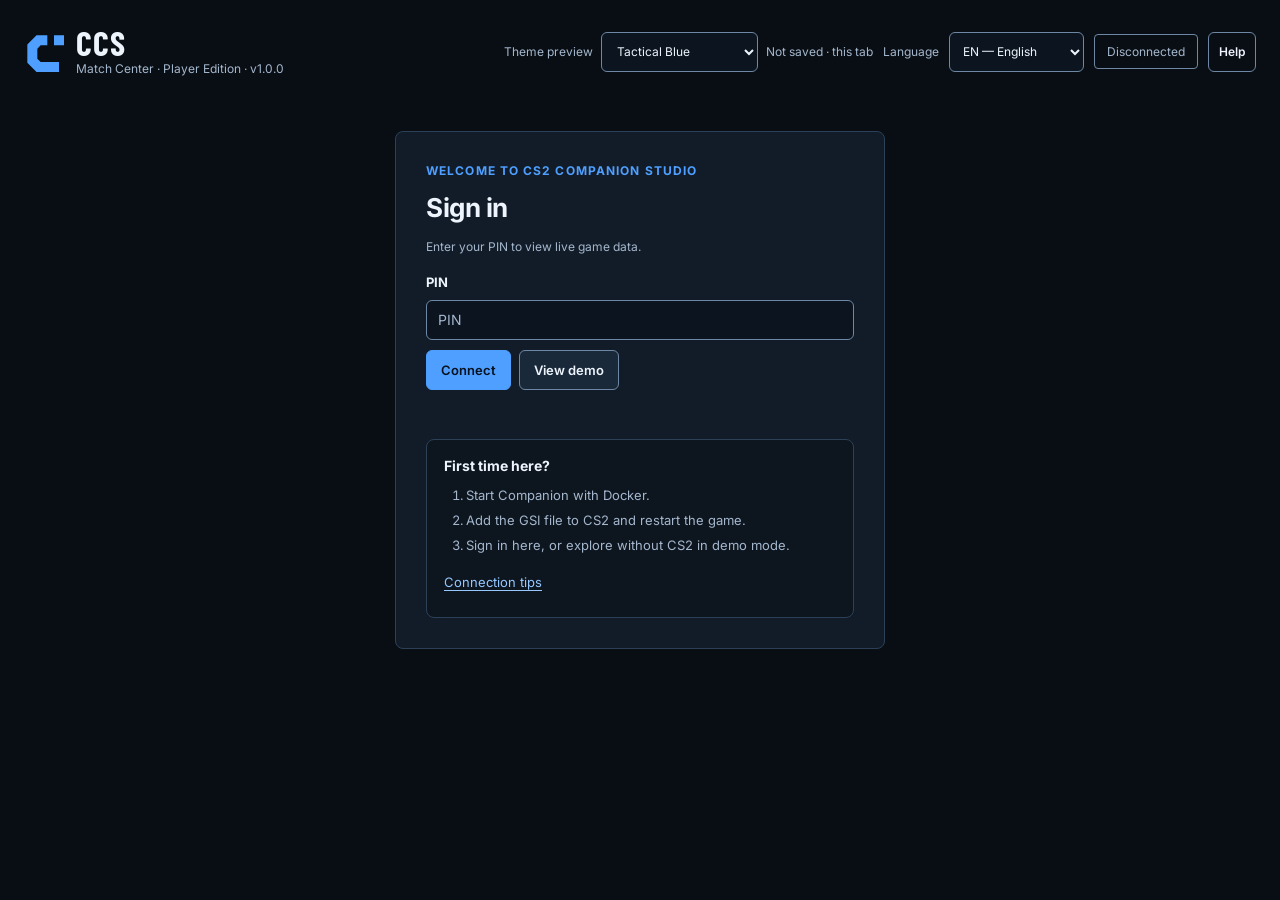
==== static/index.html @ 5b730c85 "P7: shared Standard Compact and Minimal presentations for all 29 widgets" ====
<!doctype html>
<html lang="en" data-theme="tactical-blue"><head><meta charset="utf-8"><meta name="viewport" content="width=device-width,initial-scale=1,viewport-fit=cover"><meta name="theme-color" content="#090E14"><title>CS2 Companion Studio</title>
<link rel="preload" href="/static/fonts/inter-400-700-latin.woff2" as="font" type="font/woff2" crossorigin>
<link rel="preload" href="/static/fonts/barlow-condensed-700-latin.woff2" as="font" type="font/woff2" crossorigin>
<link rel="icon" type="image/svg+xml" href="/static/branding/repere.svg">
<link rel="stylesheet" href="/static/css/tokens.css?v=1.0.0">
<link rel="stylesheet" href="/static/css/themes.css?v=1.0.0">
<link rel="stylesheet" href="/static/css/styles.css?v=1.0.0"><link rel="stylesheet" href="/static/css/dashboard.css?v=1.0.0"><link rel="stylesheet" href="/static/css/widget-presentation.css?v=1.0.0"></head>
<body><a class="skip-link" href="#main-content">Aller au contenu principal</a><main class="app" id="main-content"><header class="topbar"><div class="brand"><div class="brandmark" aria-hidden="true"></div><div><div class="brand-name" aria-label="CS2 Companion Studio" translate="no">CCS</div><div class="sub" translate="no">Match Center · Player Edition · v1.0.0</div></div></div><div class="header-controls"><div class="theme-preview"><label for="theme-preview">Thème d’aperçu</label><select id="theme-preview" class="select" aria-label="Thème d’aperçu" aria-describedby="theme-preview-hint"><option value="tactical-blue">Tactical Blue</option><option value="competitive-red">Competitive Red</option><option value="performance-green">Performance Green</option><option value="creator-purple">Creator Purple</option></select><span id="theme-preview-hint" class="tiny">Non enregistré · cet onglet</span></div><label for="locale-select" class="language-label">Language</label><select id="locale-select" class="select language-select" aria-label="Language / Langue"><option value="EN">EN — English</option><option value="FR">FR — Français</option></select><span id="status" class="badge" role="status" aria-live="polite" aria-atomic="true">Non connecté</span><button type="button" id="open-help" class="btn small ghost" aria-haspopup="dialog">Aide</button></div></header>
<section id="login" class="login" aria-labelledby="login-title"><div class="login-eyebrow">Bienvenue dans CS2 Companion Studio</div><h1 id="login-title">Connexion</h1><p class="hint" id="pin-help">Entre ton code PIN pour afficher les données du jeu.</p><label class="form-label" for="pin">Code PIN</label><input class="input" id="pin" type="password" inputmode="numeric" autocomplete="off" placeholder="Code PIN" aria-describedby="pin-help loginerror" aria-invalid="false"><div class="login-actions"><button class="btn primary" id="connect">Se connecter</button><button class="btn" id="demo">Voir la démo</button></div><p id="loginerror" class="error" role="alert"></p><div class="welcome-steps" aria-label="Pour commencer"><div class="welcome-title">Première utilisation ?</div><ol><li>Démarre le serveur Companion avec Docker.</li><li>Ajoute le fichier GSI à CS2 et redémarre le jeu.</li><li>Connecte-toi ici ou explore sans CS2 avec la démo.</li></ol><button type="button" id="help-from-login" class="text-link">Voir les conseils de connexion</button></div></section>
<div id="view" class="hidden"><div class="session-banner" id="session-banner" role="status" aria-live="polite"><div class="session-marker" aria-hidden="true">●</div><div class="session-copy"><strong id="session-title">État de la connexion</strong><span id="session-description">Chargement des données…</span></div></div><div class="workspace-head"><div class="tabs" role="tablist" aria-label="Choisir le dashboard"><button class="tab active" type="button" role="tab" id="tab-default" aria-selected="true" aria-controls="board" tabindex="0">Vue par défaut</button><button class="tab" type="button" role="tab" id="tab-custom" aria-selected="false" aria-controls="board" tabindex="-1">Mon dashboard ✦</button></div><div class="head-actions"><button class="btn small hidden" id="edit">✎ Personnaliser</button><button class="btn small hidden" id="add">＋ Widget</button><button class="btn small ghost" id="demoagain">Démo</button></div></div>
<div id="custom-tools" class="custom-tools hidden"><div class="toolgroup"><label for="profile-select">Profil</label><select class="select" id="profile-select" aria-label="Profil de dashboard"></select><button class="btn small" id="new-profile">Nouveau</button><button class="btn small" id="rename-profile">Renommer</button><button class="btn small" id="duplicate-profile">Dupliquer</button><button class="btn small danger" id="delete-profile">Supprimer</button></div><div class="toolgroup"><label for="template-select">Modèles</label><select class="select" id="template-select" aria-label="Modèles de dashboard"><option value="competitive">Compétitif compact</option><option value="mobile">Essentiel mobile</option><option value="match">Vue du match</option><option value="stream">Streaming / statistiques</option><option value="blank">Page vide</option></select><button class="btn small" id="create-template">Créer un profil</button></div><div class="toolgroup"><label for="density">Densité</label><select class="select" id="density"><option value="normal">Normale</option><option value="compact">Compacte</option></select></div><div class="toolgroup"><label for="accent">Accent</label><input id="accent" type="color" value="#f3ac52" aria-label="Couleur principale"><button class="btn small" id="export">Exporter</button><button class="btn small" id="import">Importer</button><input id="import-file" type="file" accept="application/json,.json" class="hidden"><button class="btn small ghost" id="reset">Réinitialiser</button></div></div>
<section id="catalog" class="catalog hidden"><div class="catalog-head"><h3>Bibliothèque de widgets</h3><div class="rowgap"><select class="select" id="catalog-category" aria-label="Catégorie"><option value="all">Toutes catégories</option><option value="Partie">Partie</option><option value="Armement">Armement</option><option value="Économie">Économie</option><option value="Statistiques">Statistiques</option><option value="Joueur">Joueur</option><option value="Bombe">Bombe</option><option value="Système">Système</option></select><input id="search-widgets" class="input catalog-search" type="search" placeholder="Rechercher un widget…" aria-label="Rechercher"><button id="close-catalog" class="btn small">Fermer</button></div></div><div class="catalog-grid" id="catalog-items"></div></section>
<div id="edit-hint" class="edit-hint hidden">En mode édition : déplace les cartes, tire la poignée ⇲ pour ajuster leur largeur ou utilise les flèches du clavier. Les tailles sont adaptées à l’écran ; sur mobile les cartes occupent toute la largeur.</div><div id="board" class="board" aria-label="Widgets du dashboard" aria-live="off"></div><div id="empty-board" class="empty-board hidden">Ton dashboard est vide. Ouvre Customization Studio pour ajouter des widgets.</div>
<div id="notice" class="notice hidden"></div><div class="foot-actions"><button id="logout" class="btn ghost small">Déconnexion</button><button id="demo-stop" class="btn ghost small hidden">Quitter la démo</button></div><section class="diagnostics-footer"><div class="diagnostics-footer-controls"><button type="button" class="btn small ghost" id="diagnostics-toggle" aria-expanded="false" aria-controls="diagnostics-panel">Diagnostic</button><button type="button" class="btn small ghost hidden" id="download-support">Télécharger le diagnostic</button></div><section class="diagnostics hidden" id="diagnostics-panel" aria-label="Diagnostic de connexion"><div class="diagnostics-heading"><h2>Diagnostic de connexion</h2><button type="button" class="btn small" id="diagnostics-refresh">Actualiser</button></div><div class="diagnostics-grid"><div class="diagnostic-line"><span id="diag-http-icon" aria-hidden="true">○</span><div><strong>Serveur Companion</strong><p id="diag-http">Non vérifié</p></div></div><div class="diagnostic-line"><span id="diag-ws-icon" aria-hidden="true">○</span><div><strong>Connexion en direct</strong><p id="diag-ws">En attente</p></div></div><div class="diagnostic-line"><span id="diag-gsi-icon" aria-hidden="true">○</span><div><strong>CS2 / GSI</strong><p id="diag-gsi">En attente de données</p></div></div></div><p class="diag-help">Si CS2 n'est pas détecté : vérifie le fichier GSI dans le dossier cfg du jeu et redémarre CS2. Aucun match FACEIT n'est nécessaire pour tester.</p></section></section><div class="infofoot">Profils sauvegardés dans cette instance · Connexion par PIN · Sans injection dans CS2</div></div></main><dialog id="help-dialog" class="help-dialog" aria-labelledby="help-title"><div class="help-shell"><div class="help-heading"><div><div class="help-eyebrow">CS2 COMPANION STUDIO</div><h2 id="help-title">Guide de démarrage</h2></div><button type="button" id="help-close" class="btn small" aria-label="Fermer l'aide">✕</button></div><div class="help-body"><section><h3>Comment commencer</h3><ol><li>Lance Docker et l'installation du Companion.</li><li>Installe le fichier GSI dans CS2, puis redémarre le jeu.</li><li>Sur le même Wi-Fi, ouvre l'adresse de ton PC sur ton téléphone et saisis le PIN.</li></ol><p>Tu peux aussi choisir « Voir la démo » : aucun jeu ni PIN requis.</p></section><section><h3>Personnaliser</h3><p>Ouvre Customization Studio pour ajouter, déplacer et redimensionner tes widgets avec l’éditeur actuel. La sauvegarde automatique et le partage des profils entre appareils restent actifs. Tu peux aussi exporter un JSON.</p></section><section><h3>En cas de problème</h3><ul><li>Le PIN est refusé : vérifie celui de ton installation actuelle.</li><li>Pas de données : vérifie le fichier GSI et redémarre CS2.</li><li>Le téléphone ne voit rien : vérifie que les deux appareils sont sur le même réseau privé et que l'accès LAN est autorisé.</li></ul></section><section class="help-caution"><h3>FACEIT et confidentialité</h3><p>Le Companion lit les données officielles GSI. Cela ne garantit pas que tous les widgets soient autorisés par FACEIT. Le minuteur de bombe est une estimation et nécessite une autorisation avant usage compétitif. N'ouvre pas ton port 8080 sur Internet.</p></section><section class="help-caution"><h3>Projet indépendant — non affilié</h3><p>CS2 Companion Studio est un projet indépendant, développé et partagé par une personne de la communauté. Il n’est ni créé, ni sponsorisé, ni approuvé par Valve, Counter-Strike 2 ou FACEIT. Les noms et marques appartiennent à leurs propriétaires respectifs. L’utilisation de certains modules en compétition peut être soumise aux règles des plateformes concernées.</p><p>Projet personnel réalisé avec une aide importante de ChatGPT (OpenAI) pour le code, l’interface, les tests et la documentation. Aucune affiliation avec OpenAI.</p></section></div><div class="help-footer"><button type="button" id="help-done" class="btn primary">J'ai compris</button></div></div></dialog><div id="toast" class="toast hidden" role="status" aria-live="polite"></div>
<script defer src="/static/js/theme-preview.js?v=1.0.0"></script><script defer src="/static/js/i18n.js?v=1.0.0"></script><script defer src="/static/js/widgets.js?v=1.0.0"></script><script defer src="/static/js/profile-sync.js?v=1.0.0"></script><script defer src="/static/js/reconnect.js?v=1.0.0"></script><script defer src="/static/js/display-format.js?v=1.0.0"></script><script defer src="/static/js/widget-presentation.js?v=1.0.0"></script><script defer src="/static/js/widget-renderer.js?v=1.0.0"></script><script defer src="/static/js/dashboard-client.js?v=1.0.0"></script><script defer src="/static/js/studio.js?v=1.0.0"></script><script defer src="/static/js/experience.js?v=1.0.0"></script><script defer src="/static/js/dashboard-layout.js?v=1.0.0"></script><script defer src="/static/js/dashboard-grid.js?v=1.0.0"></script><script defer src="/static/js/dashboard-shell.js?v=1.0.0"></script></body></html>
---- static/css/tokens.css ----
/* Local licensed typefaces; no network font service is used at runtime. */
@font-face {
  font-family:Inter;
  font-style:normal;
  font-weight:400 700;
  font-display:swap;
  src:url('../fonts/inter-400-700-latin.woff2') format('woff2');
}
@font-face {
  font-family:'Barlow Condensed';
  font-style:normal;
  font-weight:600;
  font-display:swap;
  src:url('../fonts/barlow-condensed-600-latin.woff2') format('woff2');
}
@font-face {
  font-family:'Barlow Condensed';
  font-style:normal;
  font-weight:700;
  font-display:swap;
  src:url('../fonts/barlow-condensed-700-latin.woff2') format('woff2');
}
:root {
  color-scheme:dark;
  --font-ui:Inter,system-ui,-apple-system,'Segoe UI',sans-serif;
  --font-brand:'Barlow Condensed','Arial Narrow',sans-serif;
  --space-1:4px;
  --space-2:8px;
  --space-3:12px;
  --space-4:16px;
  --space-6:24px;
  --space-8:32px;
  --radius-control:6px;
  --radius-card:8px;
  --radius-dialog:10px;
  --motion-fast:120ms;
  --motion-normal:160ms;
  --shadow-menu:0 8px 24px #0006;
  --shadow-dialog:0 20px 64px #0009;
  --dialog-backdrop:#000b;
  --success:#77DDAA;
  --success-bg:#153126;
  --error:#FF8E98;
  --error-bg:#361B24;
  --warning:#F2CA76;
  --warning-bg:#332A18;
  --info:#9AC8FF;
  --info-bg:#172B43;
  --team-ct:#8FC7FF;
  --team-t:#F1C66E;
  --timer-warning:#F2CA76;
  --timer-urgent:#FFAE66;
  --timer-danger:#FF8E98;
  /* Existing widget styling hooks remain distinct from the brand palette. */
  --bg:var(--ccs-bg);
  --card:var(--ccs-surface);
  --card2:var(--ccs-raised);
  --line:var(--ccs-border);
  --text:var(--ccs-text);
  --muted:var(--ccs-muted);
  --accent:var(--profile-accent,var(--ccs-accent));
  --good:var(--success);
  --red:var(--error);
  --blue:var(--team-ct);
  --yellow:var(--timer-warning);
  --orange:var(--timer-urgent);
}
---- static/css/themes.css ----
/* Approved complete palettes. Tactical Blue is the non-persistent default. */
:root,
:root[data-theme="tactical-blue"] {
  --ccs-bg:#090E14;
  --ccs-nav:#0D151F;
  --ccs-surface:#121C28;
  --ccs-raised:#1A2939;
  --ccs-input:#0B141F;
  --ccs-border:#2C4158;
  --ccs-control-border:#6D87A4;
  --ccs-text:#EDF4FC;
  --ccs-muted:#A4B7CD;
  --ccs-accent:#4E9FFF;
  --ccs-hover:#77B6FF;
  --ccs-pressed:#2C84E8;
  --ccs-on-accent:#08111E;
  --ccs-tint:#172F4D;
  --ccs-ink:#96C7FF;
  --ccs-focus:#B3D7FF;
}

:root[data-theme="competitive-red"] {
  --ccs-bg:#0B0D11;
  --ccs-nav:#101319;
  --ccs-surface:#141820;
  --ccs-raised:#1B202A;
  --ccs-input:#0E1218;
  --ccs-border:#2C3442;
  --ccs-control-border:#657387;
  --ccs-text:#F1F3F6;
  --ccs-muted:#A3ADBD;
  --ccs-accent:#EF4540;
  --ccs-hover:#FA5D58;
  --ccs-pressed:#E33D38;
  --ccs-on-accent:#0B0D11;
  --ccs-tint:#321B22;
  --ccs-ink:#FF8D88;
  --ccs-focus:#FFADA8;
}

:root[data-theme="performance-green"] {
  --ccs-bg:#0A100E;
  --ccs-nav:#0E1814;
  --ccs-surface:#14221C;
  --ccs-raised:#1D3027;
  --ccs-input:#0B1711;
  --ccs-border:#304C3E;
  --ccs-control-border:#739584;
  --ccs-text:#EEF6F0;
  --ccs-muted:#A7BEB0;
  --ccs-accent:#49D294;
  --ccs-hover:#74E3AE;
  --ccs-pressed:#29B87C;
  --ccs-on-accent:#07150F;
  --ccs-tint:#183B2C;
  --ccs-ink:#8AE4B8;
  --ccs-focus:#A8F0CD;
}

:root[data-theme="creator-purple"] {
  --ccs-bg:#100C16;
  --ccs-nav:#171220;
  --ccs-surface:#20192C;
  --ccs-raised:#2C223B;
  --ccs-input:#140F1D;
  --ccs-border:#473651;
  --ccs-control-border:#9785AB;
  --ccs-text:#F5F0FC;
  --ccs-muted:#BDB0D0;
  --ccs-accent:#B38AFB;
  --ccs-hover:#C8A8FF;
  --ccs-pressed:#9B70E5;
  --ccs-on-accent:#140C21;
  --ccs-tint:#39264F;
  --ccs-ink:#D6BFFF;
  --ccs-focus:#E2D0FF;
}
---- static/css/styles.css ----
* {
  box-sizing:border-box
}

body {
  margin:0;
  background:var(--bg);
  font:14px/1.45 var(--font-ui);
  font-optical-sizing:none;
  color:var(--text);
  min-height:100vh
}

button,input,select {
  font:inherit
}

button {
  cursor:pointer
}

button:disabled {
  opacity:.65;
  cursor:not-allowed
}

button:focus-visible,input:focus-visible,select:focus-visible {
  outline:2px solid var(--ccs-focus);
  outline-offset:2px
}

.hidden {
  display:none!important
}

.app {
  max-width:1350px;
  margin:auto;
  padding:26px var(--space-6) 80px
}

.topbar {
  display:flex;
  align-items:center;
  justify-content:space-between;
  gap:15px;
  margin-bottom:22px
}

.brand {
  display:flex;
  align-items:center;
  gap:var(--space-3)
}

.brandmark {
  width:40px;
  height:40px;
  flex:none;
  background:var(--ccs-accent);
  mask:url('../branding/repere.svg') center/contain no-repeat;
  -webkit-mask:url('../branding/repere.svg') center/contain no-repeat;
}

.brand-name {
  font:700 34px/1 var(--font-brand);
  letter-spacing:.03em;
}

.sub {
  color:var(--muted);
  font-size:12px
}

.badge {
  padding:var(--space-2) var(--space-3);
  border:1px solid var(--ccs-control-border);
  border-radius:4px;
  color:var(--muted);
  font-size:12px;
  white-space:nowrap
}

.badge.ok {
  color:var(--good);
  border-color:var(--success)
}

.badge.bad {
  color:var(--red);
  border-color:var(--error)
}

.login {
  width:min(420px,100%);
  margin:80px auto 0;
  padding:28px;
  background:var(--card);
  border:1px solid var(--line);
  border-radius:var(--radius-card)
}

.login h2 {
  font-size:23px;
  margin:0 0 var(--space-2)
}

.login input {
  width:100%;
  margin:21px 0 10px
}

.login-actions {
  display:flex;
  align-items:center;
  gap:var(--space-2)
}

.error {
  color:var(--red);
  min-height:19px;
  font-size:12px;
  margin-top:10px
}

.hint {
  color:var(--muted);
  font-size:12px
}

.btn {
  border:1px solid var(--ccs-control-border);
  border-radius:var(--radius-control);
  background:var(--ccs-raised);
  color:var(--text);
  padding:9px 14px;
  font-size:13px;
  font-weight:600;
  min-height:40px;
  transition:background-color var(--motion-fast),border-color var(--motion-fast);
}

.btn:hover {
  background:var(--ccs-tint)
}

.btn.primary {
  background:var(--ccs-accent);
  color:var(--ccs-on-accent);
  border-color:var(--ccs-accent)
}

.btn.ghost {
  background:transparent
}

.btn.small {
  padding:7px 10px;
  font-size:12px
}

.btn.danger {
  border-color:var(--error);
  color:var(--error)
}

.input,.select {
  color:var(--text);
  background:var(--ccs-input);
  border:1px solid var(--ccs-control-border);
  border-radius:var(--radius-control);
  padding:9px 11px;
  min-width:0;
  min-height:40px;
}

.select {
  max-width:100%
}

.workspace-head {
  display:flex;
  justify-content:space-between;
  gap:15px;
  align-items:center;
  flex-wrap:wrap;
  margin-bottom:18px
}

.tabs {
  display:flex;
  gap:5px;
  background:var(--ccs-nav);
  border:1px solid var(--line);
  padding:5px;
  border-radius:var(--radius-card)
}

.tab {
  padding:10px 17px;
  border-radius:var(--radius-card);
  background:transparent;
  border:0;
  color:var(--muted);
  font-weight:600;
  font-size:13px
}

.tab.active {
  background:var(--ccs-tint);
  color:var(--ccs-ink);
  box-shadow:inset 0 -2px var(--ccs-accent);
}

.head-actions {
  display:flex;
  align-items:center;
  gap:var(--space-2);
  flex-wrap:wrap
}

.section-label {
  font-size:12px;
  font-weight:650;
  letter-spacing:.8px;
  text-transform:uppercase;
  color:var(--muted);
  margin:0 0 9px
}

.custom-tools {
  border:1px solid var(--line);
  background:var(--ccs-nav);
  border-radius:var(--radius-card);
  padding:13px 15px;
  margin-bottom:15px;
  display:flex;
  gap:10px;
  align-items:center;
  justify-content:space-between;
  flex-wrap:wrap
}

.toolgroup {
  display:flex;
  gap:7px;
  align-items:center;
  flex-wrap:wrap
}

.toolgroup label {
  font-size:12px;
  color:var(--muted)
}

.custom-tools .select {
  max-width:190px
}

.catalog {
  border:1px solid var(--ccs-control-border);
  background:var(--ccs-surface);
  padding:19px;
  border-radius:var(--radius-card);
  margin-bottom:15px
}

.catalog-head {
  display:flex;
  justify-content:space-between;
  gap:10px;
  align-items:center
}

.catalog h3 {
  font-size:17px;
  margin:0
}

.catalog-search {
  width:min(280px,100%)
}

.catalog-grid {
  display:grid;
  grid-template-columns:repeat(auto-fill,minmax(175px,1fr));
  gap:9px;
  margin-top:14px
}

.catalog-item {
  display:flex;
  text-align:left;
  align-items:center;
  gap:9px;
  padding:var(--space-3);
  border:1px solid var(--line);
  border-radius:var(--radius-card);
  background:var(--ccs-raised);
  color:var(--text)
}

.catalog-item:hover {
  border-color:var(--ccs-accent)
}

.catalog-icon {
  display:grid;
  place-items:center;
  background:var(--ccs-nav);
  border-radius:var(--radius-card);
  min-width:35px;
  height:35px;
  font-size:18px
}

.catalog-item small {
  display:block;
  color:var(--muted);
  font-size:10px;
  font-weight:400
}

.cat-divider {
  grid-column:1/-1;
  margin:10px 0 0;
  font-weight:700;
  font-size:12px;
  letter-spacing:1px;
  text-transform:uppercase;
  color:var(--ccs-accent)
}

.board {
  display:grid;
  grid-template-columns:repeat(12,minmax(0,1fr));
  gap:14px;
  align-items:stretch
}

.widget {
  position:relative;
  min-width:0;
  grid-column:span var(--span,6);
  background:var(--card);
  border:1px solid var(--line);
  border-radius:var(--radius-card);
  padding:19px 20px;
  min-height:146px;
  overflow:hidden;
  display:flex;
  flex-direction:column;
  transition:border-color var(--motion-fast)
}

.widget::before {
  content:"";
  position:absolute;
  left:0;
  top:15px;
  bottom:15px;
  width:3px;
  background:var(--widget-accent,var(--accent));
  opacity:.73;
  border-radius:0 5px 5px 0
}

.widget.drag-over {
  border-color:var(--ccs-accent);
  outline:2px dashed var(--ccs-accent);
  outline-offset:-5px
}

.widget.dragging {
  opacity:.35
}

.widget.w-bomb {
  min-height:240px
}

.widget.w-score {
  min-height:130px
}

.widget.w-weapon {
  min-height:165px
}

.board[data-view="default"] .widget.w-weapon {
  width:300px;
  max-width:100%
}

.widget.empty-widget {
  border-style:dashed;
  color:var(--muted)
}

.widget-top {
  display:flex;
  justify-content:space-between;
  align-items:center;
  gap:10px;
  margin-bottom:10px
}

.widget-heading {
  font-size:12px;
  letter-spacing:1.35px;
  text-transform:uppercase;
  color:var(--ccs-muted);
  font-weight:700;
  overflow:hidden;
  text-overflow:ellipsis;
  white-space:nowrap
}

.widget-icon {
  font-size:17px;
  opacity:.85
}

.widget-body {
  flex:1;
  min-width:0
}

.widget-settings {
  display:none;
  border-top:1px solid var(--line);
  margin-top:14px;
  padding-top:var(--space-3)
}

.board.editing .widget {
  border-style:dashed;
  border-color:var(--ccs-control-border)
}

.board.editing .widget-settings {
  display:block
}

.edit-controls {
  display:flex;
  align-items:center;
  gap:5px;
  flex-wrap:wrap
}

.edit-controls button {
  border:1px solid var(--ccs-control-border);
  color:var(--text);
  border-radius:7px;
  background:var(--ccs-raised);
  padding:5px var(--space-2);
  font-size:12px
}

.edit-controls .remove {
  color:var(--error)
}

.widget-settings .details {
  display:none;
  margin-top:9px;
  gap:7px;
  flex-wrap:wrap;
  align-items:center
}

.widget-settings .details.open {
  display:flex
}

.widget-settings .details label {
  font-size:12px;
  color:var(--muted)
}

.widget-settings .details input[type=text] {
  max-width:140px;
  padding:7px
}

.widget-settings .details select {
  padding:7px
}

.widget-settings .details input[type=color] {
  width:35px;
  height:33px;
  padding:3px;
  border:1px solid var(--ccs-control-border);
  border-radius:8px;
  background:var(--ccs-input)
}

.move {
  cursor:grab;
  touch-action:none
}

.move:active {
  cursor:grabbing
}

.big {
  font-weight:700;
  font-size:clamp(32px,3.5vw,49px);
  line-height:1.1;
  letter-spacing:-1px;
  font-variant-numeric:tabular-nums
}

.medium {
  font-size:clamp(22px,2.4vw,31px);
  font-weight:700;
  letter-spacing:-.5px;
  font-variant-numeric:tabular-nums
}

.smallish {
  font-size:17px;
  font-weight:700
}

.muted {
  color:var(--muted)
}

.accent {
  color:var(--accent)
}

.good {
  color:var(--good)
}

.bad {
  color:var(--red)
}

.number {
  font-variant-numeric:tabular-nums
}

.flex {
  display:flex;
  justify-content:space-between;
  align-items:center;
  gap:var(--space-3)
}

.flex-wrap {
  flex-wrap:wrap
}

.rowgap {
  display:flex;
  gap:var(--space-3);
  align-items:center;
  flex-wrap:wrap
}

.pill {
  display:inline-block;
  border:1px solid var(--ccs-control-border);
  padding:var(--space-1) 9px;
  border-radius:99px;
  font-size:12px;
  color:var(--muted)
}

.pill.good {
  color:var(--good);
  border-color:var(--success)
}

.pill.bad {
  color:var(--red);
  border-color:var(--error)
}

.space {
  margin-top:13px
}

.divider {
  height:1px;
  background:var(--line);
  margin:11px 0
}

.tiny {
  font-size:12px;
  color:var(--muted)
}

.mono {
  font-variant-numeric:tabular-nums
}

.bar {
  width:100%;
  height:8px;
  overflow:hidden;
  border-radius:3px;
  background:var(--ccs-raised);
  margin-top:9px
}

.bar-fill {
  height:100%;
  background:var(--widget-accent,var(--accent));
  border-radius:100px;
  transition:width var(--motion-normal)
}

.widget .score-side {
  display:flex;
  gap:var(--space-3);
  align-items:baseline;
  font-size:clamp(28px,3.8vw,46px);
  font-weight:700
}

.team-ct {
  color:var(--blue)
}

.team-t {
  color:var(--team-t)
}

.widget .weapon-text {
  font-size:22px;
  font-weight:700;
  overflow:hidden;
  text-overflow:ellipsis;
  white-space:nowrap
}

.stat-tiles {
  display:flex;
  justify-content:space-between;
  gap:var(--space-3);
  flex-wrap:wrap
}

.stat-tiles>div {
  flex:1;
  min-width:48px
}

.stat-tiles b {
  display:block;
  font-size:27px;
  line-height:1.2;
  font-variant-numeric:tabular-nums
}

.tag {
  display:inline-block;
  font-size:12px;
  padding:var(--space-1) 9px;
  border-radius:8px;
  background:var(--ccs-raised);
  color:var(--ccs-text)
}

.inventory-list,.history-list,.event-list {
  display:flex;
  gap:7px;
  flex-wrap:wrap;
  margin-top:9px
}

.item {
  font-size:12px;
  line-height:1.25;
  background:var(--ccs-raised);
  border:1px solid var(--ccs-border);
  border-radius:var(--radius-card);
  padding:var(--space-2) 10px
}

.item.active {
  border-color:var(--ccs-accent);
  color:var(--ccs-ink)
}

.event-list {
  flex-direction:column
}

.event-list .item {
  display:flex;
  justify-content:space-between;
  gap:7px
}

.bomb-clock {
  font-size:clamp(44px,6vw,76px);
  font-weight:700;
  letter-spacing:-2px;
  line-height:1.1;
  font-variant-numeric:tabular-nums;
  color:var(--muted);
  margin:var(--space-3) 0
}

.bomb-clock.yellow {
  color:var(--yellow)
}

.bomb-clock.orange {
  color:var(--orange)
}

.bomb-clock.red {
  color:var(--red)
}

.bomb-track {
  height:10px;
  background:var(--ccs-raised);
  border-radius:100px;
  overflow:hidden
}

.bomb-fill {
  height:100%;
  width:0;
  background:var(--muted)
}

.bomb-fill.yellow {
  background:var(--yellow)
}

.bomb-fill.orange {
  background:var(--orange)
}

.bomb-fill.red {
  background:var(--red)
}

.bomb-legend {
  font-size:12px;
  margin-top:9px;
  color:var(--muted)
}

.demo-controls {
  display:flex;
  gap:6px;
  flex-wrap:wrap;
  margin-top:10px
}

.empty-board {
  background:var(--ccs-surface);
  border:1px dashed var(--ccs-control-border);
  border-radius:var(--radius-card);
  padding:40px;
  text-align:center;
  color:var(--muted)
}

.infofoot {
  font-size:12px;
  color:var(--muted);
  margin-top:20px
}

.foot-actions {
  display:flex;
  gap:var(--space-2);
  flex-wrap:wrap;
  margin-top:15px
}

.toast {
  position:fixed;
  bottom:20px;
  left:50%;
  transform:translateX(-50%);
  background:var(--ccs-raised);
  border:1px solid var(--ccs-control-border);
  border-radius:var(--radius-card);
  padding:11px var(--space-4);
  z-index:200;
  box-shadow:var(--shadow-menu);
  color:var(--ccs-text);
  font-size:13px
}

.notice {
  font-size:12px;
  color:var(--warning);
  border:1px solid var(--warning);
  background:var(--warning-bg);
  padding:10px 13px;
  border-radius:var(--radius-card);
  margin-top:15px
}

@media(max-width:800px) {
  .app {
    padding:var(--space-4) 13px 60px
  }
.board {
    gap:11px
  }
.widget {
    padding:var(--space-4)
  }
.board .widget {
    grid-column:span 12
  }
.topbar {
    margin-bottom:17px
  }
.custom-tools {
    padding:var(--space-3)
  }
.tab {
    padding:10px var(--space-3)
  }
.stat-tiles b {
    font-size:25px
  }
}

@media(min-width:801px) and (max-width:1020px) {
  .board .widget[style*="--span:4"] {
    grid-column:span 6
  }
}

/* Language selection. */
.header-controls {
  display:flex;
  align-items:center;
  justify-content:flex-end;
  gap:10px;
  flex-wrap:wrap
}

.language-label {
  font-size:12px;
  color:var(--ccs-muted)
}

.language-select {
  width:auto!important;
  min-width:135px;
  padding:var(--space-2) 9px;
  font-size:12px
}

@media(max-width:550px) {
  .header-controls {
    gap:6px
  }
.language-label {
    display:none
  }
}

/* Existing editor, grid snapping, presets and card styles. */
.edit-hint {
  padding:10px 13px;
  border:1px solid var(--ccs-border);
  background:var(--ccs-surface);
  color:var(--ccs-text);
  border-radius:var(--radius-card);
  margin-bottom:13px;
  font-size:12px
}

.catalog-head>.rowgap {
  flex-wrap:wrap
}

.catalog-head .select {
  max-width:165px;
  font-size:12px
}

.board[data-density="compact"] .widget {
  padding:11px 13px;
  min-height:100px;
  border-radius:var(--radius-card)
}

.board[data-density="compact"] .widget.w-bomb {
  min-height:185px
}

.board[data-density="compact"] .widget-top {
  margin-bottom:5px
}

.board[data-density="compact"] .big {
  font-size:clamp(27px,3vw,38px)
}

.board[data-density="compact"] .bomb-clock {
  font-size:clamp(34px,5vw,55px);
  margin:7px 0
}

.board[data-density="compact"] .stat-tiles b {
  font-size:22px
}

.board[data-view="custom"] .widget[data-style="solid"] {
  background:color-mix(in srgb,var(--widget-bg,var(--card)) var(--widget-opacity,100%),transparent)
}

.board[data-view="custom"] .widget[data-style="glass"] {
  background:color-mix(in srgb,var(--widget-bg,var(--card)) calc(var(--widget-opacity,100%) * .67),transparent);
  backdrop-filter:blur(10px);
  border-color:var(--ccs-control-border)
}

.board[data-view="custom"] .widget[data-style="outline"] {
  background:color-mix(in srgb,var(--widget-bg,var(--card)) calc(var(--widget-opacity,100%) * .15),transparent);
  border:1px solid var(--widget-accent,var(--accent))
}

.board.editing .widget {
  overflow:visible;
  padding-bottom:26px
}

.board.editing .widget:focus-within {
  z-index:3
}

.widget.resizing {
  outline:2px solid var(--widget-accent,var(--accent));
  z-index:5
}

.resize-grip {
  position:absolute;
  bottom:0;
  right:0;
  width:33px;
  height:33px;
  display:grid;
  place-items:center;
  touch-action:none;
  cursor:ew-resize;
  font-size:23px;
  font-weight:bold;
  color:var(--ccs-on-accent);
  background:var(--widget-accent,var(--accent));
  border:0;
  border-radius:11px 0 11px 0;
  z-index:2
}

.resize-grip:focus-visible {
  outline:3px solid var(--ccs-focus);
  outline-offset:1px
}

.widget-settings .details input[type=range] {
  width:105px;
  accent-color:var(--ccs-accent)
}

.widget-settings .details {
  align-items:center;
  row-gap:var(--space-3)
}

@media(max-width:800px) {
  .resize-grip {
    display:none
  }
.edit-hint {
    font-size:12px
  }
.catalog-head {
    align-items:flex-start;
    flex-direction:column
  }
.catalog-head>.rowgap {
    width:100%
  }
}

/* Guidance, diagnostics and accessibility. */
.skip-link {
  position:absolute;
  left:14px;
  top:-120px;
  z-index:300;
  border-radius:var(--radius-card);
  padding:var(--space-3) var(--space-4);
  background:var(--ccs-accent);
  color:var(--ccs-on-accent);
  font-weight:700
}

.skip-link:focus {
  top:10px
}

.form-label {
  font-size:13px;
  font-weight:700;
  display:block;
  margin-top:17px
}

.login {
  margin-top:clamp(22px,6vh,70px);
  width:min(490px,100%);
  padding:clamp(20px,4vw,30px)
}

.login h1 {
  font-size:26px;
  margin:0 0 var(--space-2);
  letter-spacing:-.5px
}

.login .input {
  margin:var(--space-2) 0 10px
}

.login-eyebrow,.help-eyebrow {
  font-size:12px;
  color:var(--ccs-accent);
  letter-spacing:1.1px;
  text-transform:uppercase;
  font-weight:700;
  margin-bottom:9px
}

.welcome-steps {
  background:var(--ccs-nav);
  border:1px solid var(--line);
  border-radius:var(--radius-card);
  padding:var(--space-4) 17px;
  margin-top:20px
}

.welcome-title {
  font-weight:700;
  font-size:14px
}

.welcome-steps ol {
  font-size:13px;
  color:var(--ccs-muted);
  padding-left:22px;
  margin:10px 0
}

.welcome-steps li+li {
  margin-top:6px
}

.text-link {
  background:transparent;
  border:0;
  padding:var(--space-1) 0;
  color:var(--ccs-ink);
  text-decoration:underline;
  text-underline-offset:3px;
  font-size:13px;
  text-align:left
}

.session-banner {
  margin:0 0 15px;
  display:flex;
  align-items:center;
  gap:14px;
  padding:14px 17px;
  border-radius:var(--radius-card);
  border:1px solid var(--ccs-border);
  background:var(--ccs-surface)
}

.session-banner .session-marker {
  font-size:17px;
  line-height:1;
  color:var(--warning)
}

.session-banner[data-state="live"] {
  border-color:var(--success);
  background:var(--success-bg)
}

.session-banner[data-state="live"] .session-marker {
  color:var(--success)
}

.session-banner[data-state="demo"] {
  border-color:var(--warning);
  background:var(--warning-bg)
}

.session-banner[data-state="error"] {
  border-color:var(--error);
  background:var(--error-bg)
}

.session-banner[data-state="error"] .session-marker {
  color:var(--error)
}

.session-copy {
  min-width:0;
  flex:1;
  display:grid;
  gap:2px
}

.session-copy strong {
  font-size:14px
}

.session-copy span {
  font-size:12px;
  color:var(--ccs-muted)
}

.diagnostics {
  border:1px solid var(--ccs-control-border);
  background:var(--ccs-surface);
  border-radius:var(--radius-card);
  padding:19px;
  margin:0 0 18px
}

.diagnostics-heading {
  display:flex;
  align-items:center;
  justify-content:space-between;
  gap:var(--space-3)
}

.diagnostics h2 {
  font-size:17px;
  margin:0
}

.diagnostics-grid {
  display:grid;
  grid-template-columns:repeat(3,minmax(0,1fr));
  gap:var(--space-3);
  margin-top:15px
}

.diagnostic-line {
  display:flex;
  gap:10px;
  background:var(--ccs-raised);
  border:1px solid var(--ccs-border);
  border-radius:var(--radius-card);
  padding:13px;
  min-width:0
}

.diagnostic-line>span {
  font-weight:700;
  font-size:20px;
  line-height:1.1
}

.diagnostic-line strong {
  font-size:13px
}

.diagnostic-line p {
  font-size:12px;
  color:var(--ccs-muted);
  margin:var(--space-1) 0 0
}

.diag-success {
  color:var(--success)
}

.diag-failure {
  color:var(--error)
}

.diag-unknown {
  color:var(--warning)
}

.diag-help {
  font-size:12px;
  color:var(--ccs-muted);
  margin:13px 0 0
}

.help-dialog {
  padding:0;
  background:var(--ccs-raised);
  color:var(--text);
  border:1px solid var(--ccs-control-border);
  border-radius:var(--radius-dialog);
  width:min(620px,calc(100% - 28px));
  max-height:min(88vh,900px);
  box-shadow:var(--shadow-dialog)
}

.help-dialog::backdrop {
  background:var(--dialog-backdrop);
}

.help-shell {
  padding:clamp(17px,4vw,26px)
}

.help-heading,.help-footer {
  display:flex;
  align-items:center;
  justify-content:space-between;
  gap:var(--space-3)
}

.help-heading h2 {
  font-size:23px;
  margin:0
}

.help-heading .help-eyebrow {
  margin:0 0 var(--space-1)
}

.help-body {
  max-height:60vh;
  overflow-y:auto;
  overscroll-behavior:contain;
  margin:var(--space-4) 0
}

.help-body section {
  background:var(--ccs-surface);
  border:1px solid var(--ccs-border);
  padding:13px 17px;
  border-radius:var(--radius-card);
  margin-bottom:10px
}

.help-body h3 {
  font-size:15px;
  margin:0 0 var(--space-2)
}

.help-body p,.help-body li {
  font-size:13px;
  color:var(--ccs-muted)
}

.help-body p {
  margin:6px 0
}

.help-body ol,.help-body ul {
  margin:5px 0 var(--space-2);
  padding-left:21px
}

.help-body li+li {
  margin-top:6px
}

.help-body .help-caution {
  border-color:var(--warning);
  background:var(--warning-bg)
}

[aria-invalid="true"] {
  border-color:var(--error)!important;
  outline-color:var(--error)!important
}

:where(.btn,.tab,.text-link,.catalog-item,.edit-controls button) {
  min-height:36px
}

@media(max-width:760px) {

 .topbar {
    align-items:flex-start;
    flex-direction:column
  }
.header-controls {
    width:100%;
    justify-content:space-between
  }

 .session-banner {
    padding:var(--space-3);
    flex-wrap:wrap;
    gap:10px
  }
.session-copy {
    flex-basis:calc(100% - 44px)
  }

 .session-banner #diagnostics-toggle {
    margin-left:auto
  }
.diagnostics-grid {
    grid-template-columns:1fr
  }

 .workspace-head {
    align-items:stretch
  }
.tabs {
    flex:1;
    min-width:0
  }
.tab {
    flex:1
  }

 .head-actions {
    width:100%
  }
.head-actions .btn {
    flex:1
  }

 .login-actions .btn {
    flex:1;
    min-height:44px
  }

 .catalog-grid {
    grid-template-columns:repeat(auto-fill,minmax(145px,1fr))
  }

 .help-body {
    max-height:62vh
  }

}

@media(max-width:390px) {
  .app {
    padding-left:10px;
    padding-right:10px
  }
.session-banner #diagnostics-toggle {
    width:100%
  }
.badge {
    padding:7px 9px
  }
}

@media(prefers-reduced-motion:reduce) {
  *,*::before,*::after {
    scroll-behavior:auto!important;
    animation-duration:.01ms!important;
    animation-iteration-count:1!important;
    transition-duration:.01ms!important
  }
}

/* Diagnostics remain a footer utility. */
.diagnostics-footer {
  margin-top:23px;
  padding-top:15px;
  border-top:1px solid var(--line)
}

.diagnostics-footer-controls {
  display:flex;
  gap:10px;
  flex-wrap:wrap;
  margin-bottom:var(--space-3)
}

.diagnostics-footer .diagnostics {
  margin:0 0 var(--space-2)
}

/* Shared controls use brand colors; profile colors are reserved for widgets. */
.btn.primary:hover {
  background:var(--ccs-hover);
  border-color:var(--ccs-hover);
}
.btn.primary:active {
  background:var(--ccs-pressed);
  border-color:var(--ccs-pressed);
}
.btn:disabled:hover {
  background:var(--ccs-raised);
}
.input::placeholder {
  color:var(--muted);
  opacity:1;
}
input[type=checkbox] {
  accent-color:var(--ccs-accent);
}
.theme-preview {
  display:flex;
  flex-wrap:wrap;
  align-items:center;
  gap:var(--space-2);
}
.theme-preview label {
  font-size:12px;
  color:var(--muted);
}
.theme-preview .select {
  width:auto;
  max-width:190px;
  font-size:12px;
}
:where(.login,.custom-tools,.catalog,.diagnostics,.help-dialog) {
  border-radius:var(--radius-card);
}
.help-dialog {
  border-radius:var(--radius-dialog);
}
button:disabled {
  color:var(--muted);
}
.session-banner[data-state=waiting] .session-marker {
  display:inline-block;
  width:14px;
  height:14px;
  border:2px solid var(--info);
  border-right-color:transparent;
  border-radius:50%;
  font-size:0;
  animation:connection-spin 1s linear infinite;
}
@keyframes connection-spin {
  to { transform:rotate(360deg); }
}
@media(max-width:800px) {
  .theme-preview {
    flex-basis:100%;
  }
  .input,.select,.widget-settings .details input[type=text] {
    font-size:16px;
  }
  .brand-name {
    font-size:32px;
  }
  .language-select {
    min-width:160px;
    max-width:180px;
  }
  .theme-preview .select {
    font-size:16px;
    max-width:100%;
  }
}
@media(pointer:coarse) {
  :is(.btn,.tab,.text-link,.catalog-item,.edit-controls button,.input,.select,.resize-grip,input[type=color],input[type=range]) {
    min-height:44px;
  }
  .edit-controls button,.resize-grip,input[type=color] {
    min-width:44px;
  }
}
@media(prefers-reduced-motion:reduce) {
  .session-banner .session-marker {
    animation:none;
  }
}
---- static/css/dashboard.css ----
/* Shared P6 shell. Target geometry is enabled only by the explicit X/Y adapter. */
.dashboard-navigation {position:fixed;inset:0 auto 0 0;width:76px;background:var(--ccs-nav);border-right:1px solid var(--line);padding:24px 12px;z-index:30;display:flex;flex-direction:column;gap:40px}
.dashboard-navigation[hidden],#dashboard-settings[hidden],.navigation-edge[hidden],.navigation-float[hidden],.immersive-exit[hidden] {display:none}
.nav-brand {display:flex;align-items:center;justify-content:center;gap:12px;text-decoration:none;color:var(--text)}
.nav-brand .brandmark {width:32px;height:32px}
.nav-brand strong {font:700 32px var(--font-brand);display:none}
.nav-items {display:flex;flex-direction:column;gap:8px}
.nav-item {display:flex;align-items:center;gap:12px;min-height:48px;padding:12px;border:1px solid transparent;border-radius:var(--radius-control);background:transparent;color:var(--muted);text-align:left}
.nav-item:hover:not(:disabled) {background:var(--ccs-tint)}
.nav-item[aria-current="page"] {background:var(--ccs-tint);color:var(--ccs-ink);border-color:var(--ccs-border)}
.nav-icon {font-size:22px;line-height:1;width:24px;flex-shrink:0;text-align:center}
.nav-label,.nav-edition {display:none}
.nav-bottom {margin-top:auto}
.nav-edition {font-size:10px;letter-spacing:.16em;color:var(--muted)}
html[data-shell-active="true"] .app {max-width:none;margin:0 0 0 76px;padding:24px 32px 40px}
html[data-shell-active="true"] .topbar {margin-bottom:32px;padding-bottom:20px;border-bottom:1px solid var(--line)}
html[data-shell-active="true"] .topbar .brandmark {display:none}
html[data-shell-active="true"] .brand-name {font-size:24px}
html[data-shell-active="true"] .topbar .sub {font-size:11px}
.dashboard-heading {display:flex;align-items:center;justify-content:space-between;gap:16px;margin-bottom:24px}
.dashboard-eyebrow {font-size:10px;color:var(--ccs-accent);letter-spacing:.18em;font-weight:700}
.dashboard-heading h1 {margin:6px 0 0;font:600 36px/1.1 var(--font-brand);overflow-wrap:anywhere}
.dashboard-heading p {margin:8px 0 0}
html[data-navigation="full"] .dashboard-navigation {width:240px}
html[data-navigation="full"][data-shell-active="true"] .app {margin-left:240px}
html[data-navigation="full"] .nav-label,html[data-navigation="full"] .nav-edition {display:block}
html[data-navigation="full"] .nav-brand {justify-content:flex-start;padding-left:8px}
html[data-navigation="full"] .nav-brand strong {display:block}
html[data-navigation="hidden"] .dashboard-navigation,html[data-immersive="true"] .dashboard-navigation {display:none}
html[data-navigation="hidden"][data-shell-active="true"] .app {margin-left:0}
html[data-navigation-revealed="true"] .dashboard-navigation {display:flex;width:min(280px,85vw);box-shadow:var(--shadow-menu)}
html[data-navigation-revealed="true"] .nav-label {display:block}
.navigation-edge {position:fixed;left:0;top:42%;width:24px;min-height:64px;background:var(--ccs-nav);color:var(--ccs-ink);border:1px solid var(--ccs-control-border);border-radius:0 6px 6px 0;z-index:40;font-size:24px}
.navigation-float {position:fixed;right:20px;bottom:20px;z-index:35;min-width:48px;min-height:48px}
.immersive-exit {position:fixed;right:8px;bottom:8px;z-index:40;min-width:44px;min-height:44px;opacity:.65}
.immersive-exit:hover,.immersive-exit:focus-visible {opacity:1}
#dashboard-settings {max-width:900px}
#dashboard-settings h2 {font:600 24px var(--font-brand);margin:24px 0 16px}
.display-preferences {display:flex;align-items:center;flex-wrap:wrap;gap:20px;background:var(--card);border:1px solid var(--line);border-radius:var(--radius-card);padding:20px}
.display-preferences>label:first-child {display:grid;gap:8px}
.display-preferences p {flex-basis:100%;margin:0}
.check-label {display:flex;align-items:center;gap:8px;min-height:44px}
#shell-theme-control {margin:24px 0}
.editor-transition {padding:12px 16px;border-left:2px solid var(--warning);color:var(--warning);background:var(--warning-bg)}
html[data-section="dashboard"] .custom-tools,html[data-section="dashboard"] .editor-transition,html[data-section="dashboard"] #edit,html[data-section="dashboard"] #add,html[data-section="dashboard"] #catalog,html[data-section="dashboard"] #edit-hint {display:none!important}
html[data-section="settings"] .workspace-head,html[data-section="settings"] #board,html[data-section="settings"] #empty-board,html[data-section="settings"] .custom-tools,html[data-section="settings"] .editor-transition,html[data-section="settings"] #catalog,html[data-section="settings"] #edit-hint {display:none!important}
html:not([data-section="settings"]) #dashboard-settings {display:none}
html[data-section="studio"] .workspace-head {margin-bottom:16px}
html[data-shell-active="true"] .board {gap:var(--space-2)}
html[data-shell-active="true"] .widget {padding:16px 18px}
html[data-shell-active="true"] .widget::before {width:2px;opacity:.55}
html[data-shell-active="true"] .board[data-view="default"] .widget.w-weapon {width:auto}
html[data-shell-active="true"] .foot-actions {margin-top:24px}
html[data-immersive="true"][data-shell-active="true"] .app {margin:0;padding:8px}
html[data-immersive="true"] .topbar,html[data-immersive="true"] .dashboard-heading,html[data-immersive="true"] .workspace-head,html[data-immersive="true"] .foot-actions,html[data-immersive="true"] .infofoot,html[data-immersive="true"] #notice {display:none}
html[data-immersive="true"][data-fullscreen-status="true"] .topbar {display:block;border:0;margin:0;padding:0}
html[data-immersive="true"][data-fullscreen-status="true"] .topbar .brand,html[data-immersive="true"][data-fullscreen-status="true"] .topbar .language-label,html[data-immersive="true"][data-fullscreen-status="true"] #locale-select,html[data-immersive="true"][data-fullscreen-status="true"] #open-help {display:none}
html[data-immersive="true"][data-fullscreen-status="true"] .header-controls {justify-content:flex-end;margin:0 0 8px}
html[data-immersive="true"] .navigation-edge {opacity:.65}
html[data-immersive="true"] .navigation-edge:focus-visible {opacity:1}
.xy-board {grid-template-columns:repeat(var(--grid-columns),minmax(0,1fr));grid-auto-rows:32px;gap:8px!important;align-items:stretch}
.xy-board>.widget {min-height:0!important;min-width:0;width:auto!important}
.xy-board>.widget .widget-body {min-height:0;overflow:auto;overscroll-behavior:contain;scrollbar-width:thin}
.xy-board>.widget .widget-heading {white-space:normal;letter-spacing:.06em;overflow:visible}
.xy-board>.layout-fallback {height:auto;min-height:192px!important}
@media (max-width:760px) {
  html[data-shell-active="true"] .app {padding:16px 16px 40px;margin-left:64px}
  .dashboard-navigation {width:64px;padding:20px 8px}
  html[data-navigation="full"] .dashboard-navigation {position:sticky;top:0;width:100%;height:auto;padding:8px;border-right:0;border-bottom:1px solid var(--line);gap:0}
  html[data-navigation="full"] .nav-brand,html[data-navigation="full"] .nav-bottom {display:none}
  html[data-navigation="full"] .nav-items {flex-direction:row;overflow:auto}
  html[data-navigation="full"] .nav-item {flex-shrink:0}
  html[data-navigation="full"][data-shell-active="true"] .app {margin-left:0}
  .topbar {align-items:flex-start}
  html[data-shell-active="true"] .topbar .sub {display:none}
  .dashboard-heading {align-items:flex-start}
  .dashboard-heading h1 {font-size:30px}
  .dashboard-heading>.btn {font-size:12px;padding:8px}
  html[data-shell-active="true"] .widget {padding:16px}
}
@media (max-width:480px) {
  html[data-shell-active="true"] .app {margin-left:52px;padding:12px 12px 32px}
  .dashboard-navigation {width:52px;padding:16px 4px}
  .nav-item {padding:8px;min-height:44px}
  .nav-brand .brandmark {width:28px;height:28px}
  html[data-shell-active="true"] .topbar {gap:8px;flex-wrap:wrap;margin-bottom:20px}
  .header-controls {gap:8px}
  .dashboard-heading {flex-wrap:wrap}
  html[data-navigation="hidden"][data-shell-active="true"] .app {padding-left:28px}
}

@media (max-width:480px) {
  html[data-shell-active="true"] .topbar {align-items:center;flex-wrap:nowrap}
  html[data-shell-active="true"] .topbar .language-label,html[data-shell-active="true"] .topbar #open-help {display:none}
  html[data-shell-active="true"] .topbar #locale-select {width:68px;font-size:12px;padding:8px}
  html[data-shell-active="true"] .topbar .badge {font-size:10px;padding:8px 6px}
  html[data-shell-active="true"] .header-controls {flex-wrap:nowrap}
  .dashboard-heading {gap:12px;margin-bottom:16px}
  .dashboard-heading p {font-size:11px}
  html[data-section="dashboard"] .head-actions {width:auto}
  html[data-section="dashboard"] .workspace-head {gap:8px}
  html[data-section="dashboard"] .tabs {width:100%}
  html[data-section="dashboard"] .tab {flex:1;padding:8px;font-size:12px}
}

/* The language selector must retain its complete translated label. */
@media (max-width:480px) {
  html[data-shell-active="true"] .topbar {flex-direction:row;flex-wrap:wrap}
  html[data-shell-active="true"] .topbar #locale-select {width:160px}
  html[data-shell-active="true"] .header-controls {flex-wrap:wrap}
}
html:not([data-shell-active="true"]) .dashboard-heading {display:none}
@media (prefers-reduced-motion:reduce) {
  .dashboard-navigation,.nav-item,.navigation-edge,.navigation-float {transition:none;animation:none}
}
---- static/css/widget-presentation.css ----
/* P7 representative cards opt in explicitly; legacy cards keep their current presentation. */
.presented-widget {
  container-type:inline-size;
  min-height:var(--widget-min-height)!important;
  padding:20px;
  gap:16px;
  border-radius:var(--radius-card);
}
.presented-widget::before {
  width:2px;
  top:16px;
  bottom:16px;
  opacity:.65;
}
.presented-widget .widget-top {
  margin:0;
  min-height:20px;
  gap:12px;
}
.presented-widget .widget-heading {
  white-space:normal;
  overflow:visible;
  overflow-wrap:anywhere;
  font-size:11px;
  letter-spacing:.08em;
  line-height:1.4;
}
.presented-widget .widget-icon {
  color:var(--muted);
  width:20px;
  height:20px;
  flex-shrink:0;
}
.presented-widget .widget-icon svg {
  display:block;
  width:100%;
  height:100%;
}
.presented-widget .widget-body {
  display:flex;
  flex-direction:column;
  gap:16px;
  min-width:0;
}
.presented-widget .big {
  font-size:clamp(32px,12cqi,48px);
  line-height:1;
  letter-spacing:-.045em;
}
.presented-widget .medium {
  font-size:clamp(20px,8cqi,30px);
}
.presented-widget .space {
  margin-top:0;
}
.presented-widget .widget-data-status {
  color:var(--warning);
  font-size:11px;
  line-height:1.4;
  border-top:1px solid var(--line);
  padding-top:8px;
}
.presented-widget [hidden] {
  display:none!important;
}
.presented-widget .widget-more,
.presented-widget .bomb-demo-options {
  font-size:12px;
  color:var(--muted);
  margin-top:auto;
}
.presented-widget summary {
  cursor:pointer;
  padding:8px 0;
  min-height:32px;
  color:var(--text);
}
.presented-widget summary:focus-visible {
  outline:2px solid var(--ccs-focus);
  outline-offset:2px;
  border-radius:var(--radius-control);
}
.presented-widget .widget-more-content {
  padding-top:8px;
}
.presented-widget .widget-more-content>* {
  margin:0;
}
.presented-widget .score-values {
  display:flex;
  justify-content:center;
  align-items:center;
  gap:24px;
  flex:1;
}
.presented-widget .score-team {
  display:flex;
  align-items:center;
  gap:10px;
}
.presented-widget .score-team-label {
  font:600 12px var(--font-ui);
  color:var(--muted);
  letter-spacing:.08em;
}
.presented-widget .score-context {
  display:flex;
  align-items:baseline;
  justify-content:space-between;
  flex-wrap:wrap;
  gap:8px;
}
.presented-widget .score-context .smallish {
  font-size:13px;
}
.presented-widget .score-context .muted {
  font-size:12px;
}
.presented-widget .health-reading {
  display:flex;
  align-items:baseline;
  gap:8px;
  flex:1;
}
.presented-widget .health-unit {
  color:var(--muted);
  font-size:13px;
  font-weight:600;
}
.presented-widget .bar {
  height:6px;
  margin:0;
}
.presented-widget .weapon-text {
  white-space:normal;
  overflow:visible;
  overflow-wrap:anywhere;
  font-size:clamp(18px,8cqi,26px);
}
.presented-widget .weapon-ammunition {
  margin:0;
  align-items:baseline;
  gap:8px;
}
.presented-widget .ammo-unit {
  color:var(--muted);
  font-size:11px;
  margin-left:auto;
}
.presented-widget .inventory-summary {
  display:flex;
  align-items:baseline;
  justify-content:space-between;
  flex-wrap:wrap;
  gap:8px;
}
.presented-widget .inventory-active {
  display:grid;
  gap:4px;
}
.presented-widget .inventory-current {
  overflow-wrap:anywhere;
  font-size:20px;
}
.presented-widget .inventory-count {
  color:var(--muted);
  font-size:11px;
}
.presented-widget .inventory-count b {
  color:var(--text);
}
.presented-widget .inventory-list {
  margin:0;
  display:grid;
  gap:6px;
}
.presented-widget .inventory-list .item {
  min-width:0;
  overflow-wrap:anywhere;
  padding:9px 12px;
}
.presented-widget .inventory-list .item.active {
  color:var(--text);
  border-color:var(--widget-accent,var(--accent));
}
.presented-widget .economy-values {
  gap:12px;
  flex-wrap:wrap;
}
.presented-widget .money-current,
.presented-widget .money-forecast {
  display:flex;
  flex-direction:column;
  gap:8px;
  min-width:0;
}
.presented-widget .money-current .muted,
.presented-widget .money-forecast .muted {
  font-size:11px;
}
.presented-widget .economy-source {
  color:var(--muted);
  font-size:11px;
  line-height:1.5;
}
.presented-widget.w-economy .divider {
  margin:0;
}
.presented-widget.w-economy .flex.tiny {
  display:flex;
  align-items:flex-start;
  gap:8px;
  flex-direction:column;
}
.presented-widget .stat-tiles {
  gap:12px;
  flex:1;
  align-items:center;
}
.presented-widget .stat-tiles>div {
  display:flex;
  flex-direction:column;
  gap:10px;
  min-width:0;
}
.presented-widget .stat-tiles b {
  font-size:36px;
  letter-spacing:-.04em;
}
.presented-widget .stat-short {
  display:none;
}
.presented-widget .history-summary {
  display:flex;
  gap:12px;
  align-items:baseline;
  flex-wrap:wrap;
}
.presented-widget .history-summary strong {
  margin-left:auto;
}
.presented-widget .history-list {
  margin:0;
  gap:6px;
}
.presented-widget .history-list .item {
  padding:8px 10px;
}
.presented-widget.w-round_history .tiny.space {
  font-size:11px;
  line-height:1.5;
}
.presented-widget.w-bomb .widget-body {
  gap:12px;
}
.presented-widget .bomb-clock {
  font:700 58px/1 var(--font-ui);
  letter-spacing:-.055em;
  font-variant-numeric:tabular-nums;
  margin:0;
}
.presented-widget .bomb-track {
  margin:0;
  height:6px;
}
.presented-widget .bomb-legend {
  font-size:12px;
  line-height:1.5;
  margin:0;
}
.presented-widget.w-bomb .pill {
  white-space:nowrap;
  font-size:11px;
}
.presented-widget .demo-controls {
  margin-top:8px;
}
.presented-widget.w-connection .widget-body {
  align-items:flex-start;
}
.presented-widget .connection-indicator {
  display:block;
  width:8px;
  height:8px;
  border-radius:50%;
  background:var(--success);
}
.presented-widget[data-data-state="offline"] .connection-indicator,
.presented-widget[data-data-state="demo"] .connection-indicator {
  background:var(--warning);
}

/* Compact reorganizes the same nodes rather than computing different values. */
.presented-widget[data-variant="compact"] {
  padding:16px;
  gap:12px;
}
.presented-widget[data-variant="compact"] .widget-body {
  gap:12px;
}
.presented-widget[data-variant="compact"] .widget-heading {
  font-size:10px;
}
.presented-widget[data-variant="compact"] .widget-icon {
  width:16px;
  height:16px;
}
.presented-widget[data-variant="compact"] .big {
  font-size:34px;
}
.presented-widget[data-variant="compact"] .score-values {
  justify-content:space-between;
  font-size:36px;
}
.presented-widget:is(.w-health,.w-armor)[data-variant="compact"] .widget-body {
  display:grid;
  grid-template-columns:auto minmax(0,1fr);
  align-items:center;
  gap:24px;
}
.presented-widget.w-weapon[data-variant="compact"] .weapon-presentation {
  display:grid;
  grid-template-columns:minmax(0,1fr) auto;
  align-items:center;
}
.presented-widget.w-weapon[data-variant="compact"] .weapon-ammunition {
  gap:4px;
}
.presented-widget.w-weapon[data-variant="compact"] .ammo-unit {
  display:none;
}
.presented-widget[data-variant="compact"] .inventory-list {
  display:flex;
  flex-wrap:wrap;
}
.presented-widget[data-variant="compact"] .inventory-list .item {
  padding:6px 8px;
}
.presented-widget[data-variant="compact"] .inventory-current {
  font-size:16px;
}
.presented-widget[data-variant="compact"] .stat-tiles>div {
  flex-direction:row;
  align-items:baseline;
  gap:6px;
  flex-wrap:wrap;
}
.presented-widget[data-variant="compact"] .stat-tiles b {
  order:-1;
  font-size:30px;
}
.presented-widget.w-connection[data-variant="compact"] .widget-body {
  display:grid;
  grid-template-columns:auto minmax(0,1fr);
  align-items:center;
}
.presented-widget.w-connection[data-variant="compact"] [data-v="lastpacket"] {
  grid-column:2;
  font-size:12px;
}
.presented-widget[data-variant="compact"] .bomb-clock {
  font-size:44px;
}

/* Minimal retains critical state/source text and uses native disclosure for secondary data. */
.presented-widget[data-variant="minimal"] {
  padding:12px 14px;
  gap:8px;
}
.presented-widget[data-variant="minimal"] .widget-icon {
  display:none;
}
.presented-widget[data-variant="minimal"] .widget-heading {
  font-size:10px;
  letter-spacing:.04em;
}
.presented-widget[data-variant="minimal"] .widget-body {
  gap:8px;
}
.presented-widget[data-variant="minimal"] .big {
  font-size:28px;
}
.presented-widget[data-variant="minimal"] .score-values {
  justify-content:flex-start;
  font-size:32px;
  gap:16px;
}
.presented-widget[data-variant="minimal"] .score-team {
  gap:6px;
}
.presented-widget:is(.w-health,.w-armor)[data-variant="minimal"] {
  display:grid;
  grid-template-columns:minmax(0,1fr) auto;
  align-items:center;
}
.presented-widget:is(.w-health,.w-armor)[data-variant="minimal"] .widget-top {
  grid-column:1;
  grid-row:1;
}
.presented-widget:is(.w-health,.w-armor)[data-variant="minimal"] .widget-body {
  display:contents;
}
.presented-widget:is(.w-health,.w-armor)[data-variant="minimal"] .health-reading {
  grid-column:2;
  grid-row:1;
}
.presented-widget:is(.w-health,.w-armor)[data-variant="minimal"] .bar,
.presented-widget:is(.w-health,.w-armor)[data-variant="minimal"] .widget-data-status {
  grid-column:1/-1;
}
.presented-widget:is(.w-health,.w-armor)[data-variant="minimal"] .bar {
  height:3px;
}
.presented-widget.w-weapon[data-variant="minimal"] .weapon-presentation {
  display:flex;
  flex-direction:row;
  align-items:baseline;
  flex-wrap:wrap;
}
.presented-widget.w-weapon[data-variant="minimal"] .weapon-text {
  font-size:16px;
  flex:1;
}
.presented-widget.w-weapon[data-variant="minimal"] .weapon-ammunition {
  margin-left:auto;
  gap:4px;
}
.presented-widget.w-weapon[data-variant="minimal"] .ammo-unit {
  display:none;
}
.presented-widget[data-variant="minimal"] .inventory-current {
  font-size:17px;
}
.presented-widget[data-variant="minimal"] .economy-values {
  flex-direction:column;
  align-items:flex-start;
  gap:10px;
}
.presented-widget[data-variant="minimal"] .money-current,
.presented-widget[data-variant="minimal"] .money-forecast {
  flex-direction:row;
  align-items:baseline;
  flex-wrap:wrap;
  gap:8px;
}
.presented-widget[data-variant="minimal"] .money-forecast .medium {
  font-size:20px;
}
.presented-widget[data-variant="minimal"] .stat-tiles {
  flex-wrap:nowrap;
}
.presented-widget[data-variant="minimal"] .stat-tiles>div {
  flex-direction:row;
  align-items:baseline;
  gap:6px;
}
.presented-widget[data-variant="minimal"] .stat-short {
  display:inline;
  font-size:11px;
  color:var(--muted);
}
.presented-widget[data-variant="minimal"] .stat-tiles b {
  font-size:24px;
}
.presented-widget[data-variant="minimal"] .stat-tiles .tiny {
  position:absolute;
  width:1px;
  height:1px;
  overflow:hidden;
  clip-path:inset(50%);
}
.presented-widget[data-variant="minimal"] .history-summary {
  gap:8px;
}
.presented-widget[data-variant="minimal"] .history-summary strong {
  margin-left:0;
}
.presented-widget[data-variant="minimal"] .bomb-clock {
  font-size:34px;
}
.presented-widget[data-variant="minimal"] .bomb-track {
  display:none;
}
.presented-widget.w-connection[data-variant="minimal"] .widget-body {
  display:grid;
  grid-template-columns:auto minmax(0,1fr);
  align-items:center;
}
.presented-widget.w-connection[data-variant="minimal"] [data-v="connection"] {
  font-size:16px;
}
.presented-widget.w-connection[data-variant="minimal"] [data-v="lastpacket"] {
  grid-column:2;
  font-size:11px;
}
@media (pointer:coarse) {
  .presented-widget summary {
    min-height:44px;
    padding:12px 0;
  }
}
@media (prefers-reduced-motion:reduce) {
  .presented-widget,
  .presented-widget * {
    transition:none!important;
    animation:none!important;
  }
}

/* Compact history avoids repeating the latest round already present in the list. */
.presented-widget.w-round_history[data-variant="compact"] .history-summary {
  display:none;
}

/* The remaining families reuse the same presentation grammar and shipped value nodes. */
.presented-widget .single-reading {
  overflow-wrap:anywhere;
  min-width:0;
}
.presented-widget .presentation-caption,
.presented-widget .estimate-label {
  font-size:11px;
  line-height:1.5;
}
.presented-widget .estimate-label {
  color:var(--warning);
}
.presented-widget.single-reading-widget[data-variant="compact"] .widget-body {
  flex-direction:row;
  align-items:baseline;
  flex-wrap:wrap;
}
.presented-widget.single-reading-widget[data-variant="compact"] .single-reading {
  margin-right:auto;
}
.presented-widget.single-reading-widget[data-variant="minimal"] {
  display:grid;
  grid-template-columns:minmax(0,1fr) minmax(0,2fr);
  align-items:center;
}
.presented-widget.single-reading-widget[data-variant="minimal"] .widget-top {
  grid-column:1;
  grid-row:1;
}
.presented-widget.single-reading-widget[data-variant="minimal"] .widget-body {
  display:contents;
}
.presented-widget.single-reading-widget[data-variant="minimal"] .single-reading {
  grid-column:2;
  grid-row:1;
  text-align:right;
  font-size:clamp(18px,8cqi,28px);
}
.presented-widget.single-reading-widget[data-variant="minimal"] .presentation-caption,
.presented-widget.single-reading-widget[data-variant="minimal"] .widget-more,
.presented-widget.single-reading-widget[data-variant="minimal"] .widget-data-status,
.presented-widget.single-reading-widget[data-variant="minimal"] .rowgap {
  grid-column:1/-1;
}
.presented-widget:is(.w-cash,.w-kd,.w-mvp,.w-personal_score,.w-equip_value)[data-variant="minimal"] .presentation-caption {
  position:absolute;
  width:1px;
  height:1px;
  overflow:hidden;
  clip-path:inset(50%);
}
.presented-widget.w-player[data-variant="minimal"] .single-reading {
  grid-column:1/-1;
  grid-row:auto;
  text-align:left;
  font-size:20px;
}
.presented-widget.w-ammo .ammo-reading,
.presented-widget .grenade-summary {
  display:flex;
  flex-wrap:wrap;
  align-items:baseline;
  gap:8px;
}
.presented-widget.w-ammo[data-variant="compact"] .widget-body {
  display:grid;
  grid-template-columns:minmax(0,1fr) auto;
  align-items:center;
}
.presented-widget.w-ammo[data-variant="compact"] .bar {
  grid-column:1/-1;
  grid-row:2;
}
.presented-widget.w-ammo[data-variant="minimal"] .bar {
  display:none;
}
.presented-widget .grenade-summary .muted {
  font-size:12px;
}
.presented-widget.w-grenades[data-variant="compact"] .grenade-summary {
  justify-content:space-between;
}
.presented-widget.w-grenades[data-variant="minimal"] .grenade-summary .big {
  font-size:24px;
}
.presented-widget.w-gear[data-variant="compact"] .widget-body {
  flex-direction:row;
  align-items:baseline;
  flex-wrap:wrap;
}
.presented-widget.w-gear[data-variant="minimal"] .tag {
  padding:4px 6px;
  font-size:11px;
}
.presented-widget.w-forecast[data-variant="compact"] .widget-body {
  gap:8px;
}
.presented-widget.w-effects[data-variant="minimal"] .stat-tiles {
  flex-wrap:wrap;
}
.presented-widget.w-effects[data-variant="minimal"] .stat-tiles>div {
  flex-direction:column;
  gap:4px;
}
.presented-widget.w-effects[data-variant="minimal"] .stat-tiles .stat-short {
  order:1;
}
.presented-widget .inventory-list,
.presented-widget .history-list,
.presented-widget .event-list {
  max-height:216px;
  overflow:auto;
  overscroll-behavior:contain;
  scrollbar-width:thin;
}
.presented-widget .event-list {
  display:flex;
  flex-direction:column;
  flex-wrap:nowrap;
  margin:0;
}
.presented-widget .event-list .item {
  display:flex;
  align-items:baseline;
  justify-content:space-between;
  gap:12px;
  overflow-wrap:anywhere;
}
.presented-widget .event-list .item>span:first-child {
  min-width:0;
}
.presented-widget .event-list .item>.tiny {
  white-space:nowrap;
}
.presented-widget .event-preview {
  display:none;
  overflow-wrap:anywhere;
}
.presented-widget.w-events[data-variant="compact"] .event-list .item {
  background:transparent;
  border-width:0 0 1px;
  border-radius:0;
  padding:8px 0;
}
.presented-widget.w-events[data-variant="minimal"] .event-preview {
  display:block;
  font-size:17px;
}
.presented-widget .widget-body {
  overflow-wrap:anywhere;
}
.presented-widget .widget-top,
.presented-widget .widget-data-status {
  flex-shrink:0;
}
.presented-widget .stat-tiles b {
  overflow-wrap:anywhere;
}
.presented-widget .widget-body:focus-visible,
.presented-widget [data-list]:focus-visible {
  outline:2px solid var(--ccs-focus);
  outline-offset:2px;
}
.presented-widget[data-data-state="stale"] .connection-indicator,
.presented-widget[data-data-state="waiting"] .connection-indicator {
  background:var(--warning);
}
.xy-board>.presented-widget .widget-body {
  flex:none;
}
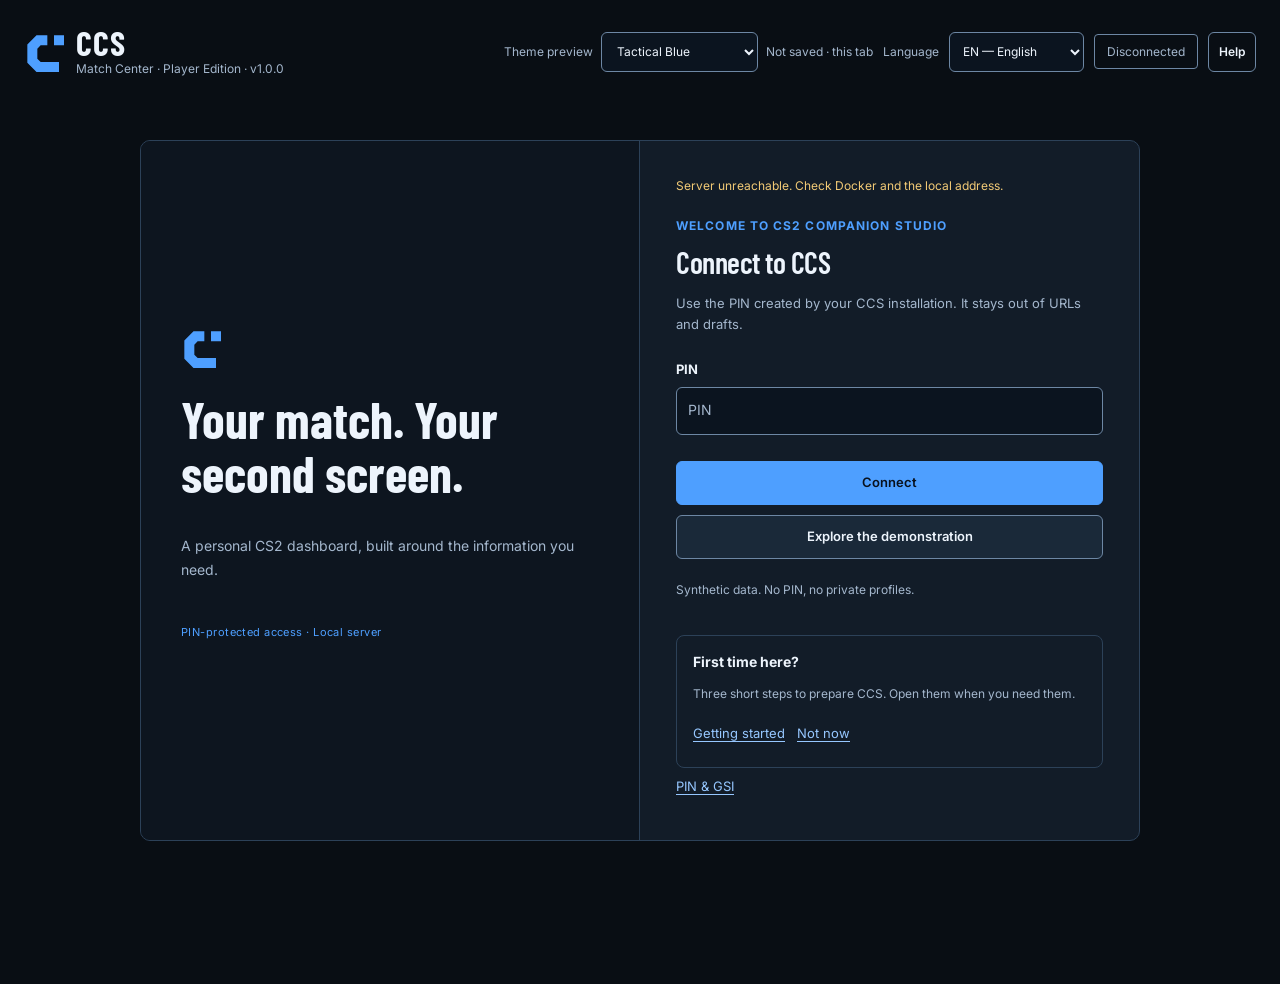
==== commit 3bcce344: "feat(ux): unify sign-in, settings, help and diagnostic feedback" ====
--- a/static/index.html
+++ b/static/index.html
@@ -1,16 +1,16 @@
-<!doctype html>
-<html lang="en" data-theme="tactical-blue"><head><meta charset="utf-8"><meta name="viewport" content="width=device-width,initial-scale=1,viewport-fit=cover"><meta name="theme-color" content="#090E14"><title>CS2 Companion Studio</title>
-<link rel="preload" href="/static/fonts/inter-400-700-latin.woff2" as="font" type="font/woff2" crossorigin>
-<link rel="preload" href="/static/fonts/barlow-condensed-700-latin.woff2" as="font" type="font/woff2" crossorigin>
-<link rel="icon" type="image/svg+xml" href="/static/branding/repere.svg">
-<link rel="stylesheet" href="/static/css/tokens.css?v=1.0.0">
-<link rel="stylesheet" href="/static/css/themes.css?v=1.0.0">
-<link rel="stylesheet" href="/static/css/styles.css?v=1.0.0"><link rel="stylesheet" href="/static/css/dashboard.css?v=1.0.0"><link rel="stylesheet" href="/static/css/widget-presentation.css?v=1.0.0"></head>
-<body><a class="skip-link" href="#main-content">Aller au contenu principal</a><main class="app" id="main-content"><header class="topbar"><div class="brand"><div class="brandmark" aria-hidden="true"></div><div><div class="brand-name" aria-label="CS2 Companion Studio" translate="no">CCS</div><div class="sub" translate="no">Match Center · Player Edition · v1.0.0</div></div></div><div class="header-controls"><div class="theme-preview"><label for="theme-preview">Thème d’aperçu</label><select id="theme-preview" class="select" aria-label="Thème d’aperçu" aria-describedby="theme-preview-hint"><option value="tactical-blue">Tactical Blue</option><option value="competitive-red">Competitive Red</option><option value="performance-green">Performance Green</option><option value="creator-purple">Creator Purple</option></select><span id="theme-preview-hint" class="tiny">Non enregistré · cet onglet</span></div><label for="locale-select" class="language-label">Language</label><select id="locale-select" class="select language-select" aria-label="Language / Langue"><option value="EN">EN — English</option><option value="FR">FR — Français</option></select><span id="status" class="badge" role="status" aria-live="polite" aria-atomic="true">Non connecté</span><button type="button" id="open-help" class="btn small ghost" aria-haspopup="dialog">Aide</button></div></header>
-<section id="login" class="login" aria-labelledby="login-title"><div class="login-eyebrow">Bienvenue dans CS2 Companion Studio</div><h1 id="login-title">Connexion</h1><p class="hint" id="pin-help">Entre ton code PIN pour afficher les données du jeu.</p><label class="form-label" for="pin">Code PIN</label><input class="input" id="pin" type="password" inputmode="numeric" autocomplete="off" placeholder="Code PIN" aria-describedby="pin-help loginerror" aria-invalid="false"><div class="login-actions"><button class="btn primary" id="connect">Se connecter</button><button class="btn" id="demo">Voir la démo</button></div><p id="loginerror" class="error" role="alert"></p><div class="welcome-steps" aria-label="Pour commencer"><div class="welcome-title">Première utilisation ?</div><ol><li>Démarre le serveur Companion avec Docker.</li><li>Ajoute le fichier GSI à CS2 et redémarre le jeu.</li><li>Connecte-toi ici ou explore sans CS2 avec la démo.</li></ol><button type="button" id="help-from-login" class="text-link">Voir les conseils de connexion</button></div></section>
-<div id="view" class="hidden"><div class="session-banner" id="session-banner" role="status" aria-live="polite"><div class="session-marker" aria-hidden="true">●</div><div class="session-copy"><strong id="session-title">État de la connexion</strong><span id="session-description">Chargement des données…</span></div></div><div class="workspace-head"><div class="tabs" role="tablist" aria-label="Choisir le dashboard"><button class="tab active" type="button" role="tab" id="tab-default" aria-selected="true" aria-controls="board" tabindex="0">Vue par défaut</button><button class="tab" type="button" role="tab" id="tab-custom" aria-selected="false" aria-controls="board" tabindex="-1">Mon dashboard ✦</button></div><div class="head-actions"><button class="btn small hidden" id="edit">✎ Personnaliser</button><button class="btn small hidden" id="add">＋ Widget</button><button class="btn small ghost" id="demoagain">Démo</button></div></div>
-<div id="custom-tools" class="custom-tools hidden"><div class="toolgroup"><label for="profile-select">Profil</label><select class="select" id="profile-select" aria-label="Profil de dashboard"></select><button class="btn small" id="new-profile">Nouveau</button><button class="btn small" id="rename-profile">Renommer</button><button class="btn small" id="duplicate-profile">Dupliquer</button><button class="btn small danger" id="delete-profile">Supprimer</button></div><div class="toolgroup"><label for="template-select">Modèles</label><select class="select" id="template-select" aria-label="Modèles de dashboard"><option value="competitive">Compétitif compact</option><option value="mobile">Essentiel mobile</option><option value="match">Vue du match</option><option value="stream">Streaming / statistiques</option><option value="blank">Page vide</option></select><button class="btn small" id="create-template">Créer un profil</button></div><div class="toolgroup"><label for="density">Densité</label><select class="select" id="density"><option value="normal">Normale</option><option value="compact">Compacte</option></select></div><div class="toolgroup"><label for="accent">Accent</label><input id="accent" type="color" value="#f3ac52" aria-label="Couleur principale"><button class="btn small" id="export">Exporter</button><button class="btn small" id="import">Importer</button><input id="import-file" type="file" accept="application/json,.json" class="hidden"><button class="btn small ghost" id="reset">Réinitialiser</button></div></div>
-<section id="catalog" class="catalog hidden"><div class="catalog-head"><h3>Bibliothèque de widgets</h3><div class="rowgap"><select class="select" id="catalog-category" aria-label="Catégorie"><option value="all">Toutes catégories</option><option value="Partie">Partie</option><option value="Armement">Armement</option><option value="Économie">Économie</option><option value="Statistiques">Statistiques</option><option value="Joueur">Joueur</option><option value="Bombe">Bombe</option><option value="Système">Système</option></select><input id="search-widgets" class="input catalog-search" type="search" placeholder="Rechercher un widget…" aria-label="Rechercher"><button id="close-catalog" class="btn small">Fermer</button></div></div><div class="catalog-grid" id="catalog-items"></div></section>
-<div id="edit-hint" class="edit-hint hidden">En mode édition : déplace les cartes, tire la poignée ⇲ pour ajuster leur largeur ou utilise les flèches du clavier. Les tailles sont adaptées à l’écran ; sur mobile les cartes occupent toute la largeur.</div><div id="board" class="board" aria-label="Widgets du dashboard" aria-live="off"></div><div id="empty-board" class="empty-board hidden">Ton dashboard est vide. Ouvre Customization Studio pour ajouter des widgets.</div>
-<div id="notice" class="notice hidden"></div><div class="foot-actions"><button id="logout" class="btn ghost small">Déconnexion</button><button id="demo-stop" class="btn ghost small hidden">Quitter la démo</button></div><section class="diagnostics-footer"><div class="diagnostics-footer-controls"><button type="button" class="btn small ghost" id="diagnostics-toggle" aria-expanded="false" aria-controls="diagnostics-panel">Diagnostic</button><button type="button" class="btn small ghost hidden" id="download-support">Télécharger le diagnostic</button></div><section class="diagnostics hidden" id="diagnostics-panel" aria-label="Diagnostic de connexion"><div class="diagnostics-heading"><h2>Diagnostic de connexion</h2><button type="button" class="btn small" id="diagnostics-refresh">Actualiser</button></div><div class="diagnostics-grid"><div class="diagnostic-line"><span id="diag-http-icon" aria-hidden="true">○</span><div><strong>Serveur Companion</strong><p id="diag-http">Non vérifié</p></div></div><div class="diagnostic-line"><span id="diag-ws-icon" aria-hidden="true">○</span><div><strong>Connexion en direct</strong><p id="diag-ws">En attente</p></div></div><div class="diagnostic-line"><span id="diag-gsi-icon" aria-hidden="true">○</span><div><strong>CS2 / GSI</strong><p id="diag-gsi">En attente de données</p></div></div></div><p class="diag-help">Si CS2 n'est pas détecté : vérifie le fichier GSI dans le dossier cfg du jeu et redémarre CS2. Aucun match FACEIT n'est nécessaire pour tester.</p></section></section><div class="infofoot">Profils sauvegardés dans cette instance · Connexion par PIN · Sans injection dans CS2</div></div></main><dialog id="help-dialog" class="help-dialog" aria-labelledby="help-title"><div class="help-shell"><div class="help-heading"><div><div class="help-eyebrow">CS2 COMPANION STUDIO</div><h2 id="help-title">Guide de démarrage</h2></div><button type="button" id="help-close" class="btn small" aria-label="Fermer l'aide">✕</button></div><div class="help-body"><section><h3>Comment commencer</h3><ol><li>Lance Docker et l'installation du Companion.</li><li>Installe le fichier GSI dans CS2, puis redémarre le jeu.</li><li>Sur le même Wi-Fi, ouvre l'adresse de ton PC sur ton téléphone et saisis le PIN.</li></ol><p>Tu peux aussi choisir « Voir la démo » : aucun jeu ni PIN requis.</p></section><section><h3>Personnaliser</h3><p>Ouvre Customization Studio pour ajouter, déplacer et redimensionner tes widgets avec l’éditeur actuel. La sauvegarde automatique et le partage des profils entre appareils restent actifs. Tu peux aussi exporter un JSON.</p></section><section><h3>En cas de problème</h3><ul><li>Le PIN est refusé : vérifie celui de ton installation actuelle.</li><li>Pas de données : vérifie le fichier GSI et redémarre CS2.</li><li>Le téléphone ne voit rien : vérifie que les deux appareils sont sur le même réseau privé et que l'accès LAN est autorisé.</li></ul></section><section class="help-caution"><h3>FACEIT et confidentialité</h3><p>Le Companion lit les données officielles GSI. Cela ne garantit pas que tous les widgets soient autorisés par FACEIT. Le minuteur de bombe est une estimation et nécessite une autorisation avant usage compétitif. N'ouvre pas ton port 8080 sur Internet.</p></section><section class="help-caution"><h3>Projet indépendant — non affilié</h3><p>CS2 Companion Studio est un projet indépendant, développé et partagé par une personne de la communauté. Il n’est ni créé, ni sponsorisé, ni approuvé par Valve, Counter-Strike 2 ou FACEIT. Les noms et marques appartiennent à leurs propriétaires respectifs. L’utilisation de certains modules en compétition peut être soumise aux règles des plateformes concernées.</p><p>Projet personnel réalisé avec une aide importante de ChatGPT (OpenAI) pour le code, l’interface, les tests et la documentation. Aucune affiliation avec OpenAI.</p></section></div><div class="help-footer"><button type="button" id="help-done" class="btn primary">J'ai compris</button></div></div></dialog><div id="toast" class="toast hidden" role="status" aria-live="polite"></div>
-<script defer src="/static/js/theme-preview.js?v=1.0.0"></script><script defer src="/static/js/i18n.js?v=1.0.0"></script><script defer src="/static/js/widgets.js?v=1.0.0"></script><script defer src="/static/js/profile-sync.js?v=1.0.0"></script><script defer src="/static/js/reconnect.js?v=1.0.0"></script><script defer src="/static/js/display-format.js?v=1.0.0"></script><script defer src="/static/js/widget-presentation.js?v=1.0.0"></script><script defer src="/static/js/widget-renderer.js?v=1.0.0"></script><script defer src="/static/js/dashboard-client.js?v=1.0.0"></script><script defer src="/static/js/studio.js?v=1.0.0"></script><script defer src="/static/js/experience.js?v=1.0.0"></script><script defer src="/static/js/dashboard-layout.js?v=1.0.0"></script><script defer src="/static/js/dashboard-grid.js?v=1.0.0"></script><script defer src="/static/js/dashboard-shell.js?v=1.0.0"></script></body></html>
+<!doctype html>
+<html lang="en" data-theme="tactical-blue"><head><meta charset="utf-8"><meta name="viewport" content="width=device-width,initial-scale=1,viewport-fit=cover"><meta name="theme-color" content="#090E14"><title>CS2 Companion Studio</title>
+<link rel="preload" href="/static/fonts/inter-400-700-latin.woff2" as="font" type="font/woff2" crossorigin>
+<link rel="preload" href="/static/fonts/barlow-condensed-700-latin.woff2" as="font" type="font/woff2" crossorigin>
+<link rel="icon" type="image/svg+xml" href="/static/branding/repere.svg">
+<link rel="stylesheet" href="/static/css/tokens.css?v=1.0.0">
+<link rel="stylesheet" href="/static/css/themes.css?v=1.0.0">
+<link rel="stylesheet" href="/static/css/styles.css?v=1.0.0"><link rel="stylesheet" href="/static/css/dashboard.css?v=1.0.0"><link rel="stylesheet" href="/static/css/widget-presentation.css?v=1.0.0"><link rel="stylesheet" href="/static/css/experience.css?v=1.0.0"></head>
+<body><a class="skip-link" href="#main-content">Aller au contenu principal</a><main class="app" id="main-content"><header class="topbar"><div class="brand"><div class="brandmark" aria-hidden="true"></div><div><div class="brand-name" aria-label="CS2 Companion Studio" translate="no">CCS</div><div class="sub" translate="no">Match Center · Player Edition · v1.0.0</div></div></div><div class="header-controls"><div class="theme-preview"><label for="theme-preview">Thème d’aperçu</label><select id="theme-preview" class="select" aria-label="Thème d’aperçu" aria-describedby="theme-preview-hint"><option value="tactical-blue">Tactical Blue</option><option value="competitive-red">Competitive Red</option><option value="performance-green">Performance Green</option><option value="creator-purple">Creator Purple</option></select><span id="theme-preview-hint" class="tiny">Non enregistré · cet onglet</span></div><label for="locale-select" class="language-label">Language</label><select id="locale-select" class="select language-select" aria-label="Language / Langue"><option value="EN">EN — English</option><option value="FR">FR — Français</option></select><span id="status" class="badge" role="status" aria-live="polite" aria-atomic="true">Non connecté</span><button type="button" id="open-help" class="btn small ghost" aria-haspopup="dialog">Aide</button></div></header>
+<section id="login" class="login" aria-labelledby="login-title"><div class="login-eyebrow">Bienvenue dans CS2 Companion Studio</div><h1 id="login-title">Connexion</h1><p class="hint" id="pin-help">Entre ton code PIN pour afficher les données du jeu.</p><label class="form-label" for="pin">Code PIN</label><input class="input" id="pin" type="password" inputmode="numeric" autocomplete="off" placeholder="Code PIN" aria-describedby="pin-help loginerror" aria-invalid="false"><div class="login-actions"><button class="btn primary" id="connect">Se connecter</button><button class="btn" id="demo">Voir la démo</button></div><p id="loginerror" class="error" role="alert"></p><div class="welcome-steps" aria-label="Pour commencer"><div class="welcome-title">Première utilisation ?</div><ol><li>Démarre le serveur Companion avec Docker.</li><li>Ajoute le fichier GSI à CS2 et redémarre le jeu.</li><li>Connecte-toi ici ou explore sans CS2 avec la démo.</li></ol><button type="button" id="help-from-login" class="text-link">Voir les conseils de connexion</button></div></section>
+<div id="view" class="hidden"><div class="session-banner" id="session-banner" role="status" aria-live="polite"><div class="session-marker" aria-hidden="true">●</div><div class="session-copy"><strong id="session-title">État de la connexion</strong><span id="session-description">Chargement des données…</span></div></div><div class="workspace-head"><div class="tabs" role="tablist" aria-label="Choisir le dashboard"><button class="tab active" type="button" role="tab" id="tab-default" aria-selected="true" aria-controls="board" tabindex="0">Vue par défaut</button><button class="tab" type="button" role="tab" id="tab-custom" aria-selected="false" aria-controls="board" tabindex="-1">Mon dashboard ✦</button></div><div class="head-actions"><button class="btn small hidden" id="edit">✎ Personnaliser</button><button class="btn small hidden" id="add">＋ Widget</button><button class="btn small ghost" id="demoagain">Démo</button></div></div>
+<div id="custom-tools" class="custom-tools hidden"><div class="toolgroup"><label for="profile-select">Profil</label><select class="select" id="profile-select" aria-label="Profil de dashboard"></select><button class="btn small" id="new-profile">Nouveau</button><button class="btn small" id="rename-profile">Renommer</button><button class="btn small" id="duplicate-profile">Dupliquer</button><button class="btn small danger" id="delete-profile">Supprimer</button></div><div class="toolgroup"><label for="template-select">Modèles</label><select class="select" id="template-select" aria-label="Modèles de dashboard"><option value="competitive">Compétitif compact</option><option value="mobile">Essentiel mobile</option><option value="match">Vue du match</option><option value="stream">Streaming / statistiques</option><option value="blank">Page vide</option></select><button class="btn small" id="create-template">Créer un profil</button></div><div class="toolgroup"><label for="density">Densité</label><select class="select" id="density"><option value="normal">Normale</option><option value="compact">Compacte</option></select></div><div class="toolgroup"><label for="accent">Accent</label><input id="accent" type="color" value="#f3ac52" aria-label="Couleur principale"><button class="btn small" id="export">Exporter</button><button class="btn small" id="import">Importer</button><input id="import-file" type="file" accept="application/json,.json" class="hidden"><button class="btn small ghost" id="reset">Réinitialiser</button></div></div>
+<section id="catalog" class="catalog hidden"><div class="catalog-head"><h3>Bibliothèque de widgets</h3><div class="rowgap"><select class="select" id="catalog-category" aria-label="Catégorie"><option value="all">Toutes catégories</option><option value="Partie">Partie</option><option value="Armement">Armement</option><option value="Économie">Économie</option><option value="Statistiques">Statistiques</option><option value="Joueur">Joueur</option><option value="Bombe">Bombe</option><option value="Système">Système</option></select><input id="search-widgets" class="input catalog-search" type="search" placeholder="Rechercher un widget…" aria-label="Rechercher"><button id="close-catalog" class="btn small">Fermer</button></div></div><div class="catalog-grid" id="catalog-items"></div></section>
+<div id="edit-hint" class="edit-hint hidden">En mode édition : déplace les cartes, tire la poignée ⇲ pour ajuster leur largeur ou utilise les flèches du clavier. Les tailles sont adaptées à l’écran ; sur mobile les cartes occupent toute la largeur.</div><div id="board" class="board" aria-label="Widgets du dashboard" aria-live="off"></div><div id="empty-board" class="empty-board hidden">Ton dashboard est vide. Ouvre Customization Studio pour ajouter des widgets.</div>
+<div id="notice" class="notice hidden"></div><div class="foot-actions"><button id="logout" class="btn ghost small">Déconnexion</button><button id="demo-stop" class="btn ghost small hidden">Quitter la démo</button></div><section class="diagnostics-footer"><div class="diagnostics-footer-controls"><button type="button" class="btn small ghost" id="diagnostics-toggle" aria-expanded="false" aria-controls="diagnostics-panel">Diagnostic</button><button type="button" class="btn small ghost hidden" id="download-support">Télécharger le diagnostic</button></div><section class="diagnostics hidden" id="diagnostics-panel" aria-label="Diagnostic de connexion"><div class="diagnostics-heading"><h2>Diagnostic de connexion</h2><button type="button" class="btn small" id="diagnostics-refresh">Actualiser</button></div><div class="diagnostics-grid"><div class="diagnostic-line"><span id="diag-http-icon" aria-hidden="true">○</span><div><strong>Serveur Companion</strong><p id="diag-http">Non vérifié</p></div></div><div class="diagnostic-line"><span id="diag-ws-icon" aria-hidden="true">○</span><div><strong>Connexion en direct</strong><p id="diag-ws">En attente</p></div></div><div class="diagnostic-line"><span id="diag-gsi-icon" aria-hidden="true">○</span><div><strong>CS2 / GSI</strong><p id="diag-gsi">En attente de données</p></div></div></div><p class="diag-help">Si CS2 n'est pas détecté : vérifie le fichier GSI dans le dossier cfg du jeu et redémarre CS2. Aucun match FACEIT n'est nécessaire pour tester.</p></section></section><div class="infofoot">Profils sauvegardés dans cette instance · Connexion par PIN · Sans injection dans CS2</div></div></main><dialog id="help-dialog" class="help-dialog" aria-labelledby="help-title"><div class="help-shell"><div class="help-heading"><div><div class="help-eyebrow">CS2 COMPANION STUDIO</div><h2 id="help-title">Guide de démarrage</h2></div><button type="button" id="help-close" class="btn small" aria-label="Fermer l'aide">✕</button></div><div class="help-body"><section><h3>Comment commencer</h3><ol><li>Lance Docker et l'installation du Companion.</li><li>Installe le fichier GSI dans CS2, puis redémarre le jeu.</li><li>Sur le même Wi-Fi, ouvre l'adresse de ton PC sur ton téléphone et saisis le PIN.</li></ol><p>Tu peux aussi choisir « Voir la démo » : aucun jeu ni PIN requis.</p></section><section><h3>Personnaliser</h3><p>Ouvre Customization Studio pour ajouter, déplacer et redimensionner tes widgets avec l’éditeur actuel. La sauvegarde automatique et le partage des profils entre appareils restent actifs. Tu peux aussi exporter un JSON.</p></section><section><h3>En cas de problème</h3><ul><li>Le PIN est refusé : vérifie celui de ton installation actuelle.</li><li>Pas de données : vérifie le fichier GSI et redémarre CS2.</li><li>Le téléphone ne voit rien : vérifie que les deux appareils sont sur le même réseau privé et que l'accès LAN est autorisé.</li></ul></section><section class="help-caution"><h3>FACEIT et confidentialité</h3><p>Le Companion lit les données officielles GSI. Cela ne garantit pas que tous les widgets soient autorisés par FACEIT. Le minuteur de bombe est une estimation et nécessite une autorisation avant usage compétitif. N'ouvre pas ton port 8080 sur Internet.</p></section><section class="help-caution"><h3>Projet indépendant — non affilié</h3><p>CS2 Companion Studio est un projet indépendant, développé et partagé par une personne de la communauté. Il n’est ni créé, ni sponsorisé, ni approuvé par Valve, Counter-Strike 2 ou FACEIT. Les noms et marques appartiennent à leurs propriétaires respectifs. L’utilisation de certains modules en compétition peut être soumise aux règles des plateformes concernées.</p><p>Projet personnel réalisé avec une aide importante de ChatGPT (OpenAI) pour le code, l’interface, les tests et la documentation. Aucune affiliation avec OpenAI.</p></section></div><div class="help-footer"><button type="button" id="help-done" class="btn primary">J'ai compris</button></div></div></dialog><div id="toast" class="toast hidden" role="status" aria-live="polite"></div>
+<script defer src="/static/js/theme-preview.js?v=1.0.0"></script><script defer src="/static/js/i18n.js?v=1.0.0"></script><script defer src="/static/js/widgets.js?v=1.0.0"></script><script defer src="/static/js/profile-sync.js?v=1.0.0"></script><script defer src="/static/js/reconnect.js?v=1.0.0"></script><script defer src="/static/js/display-format.js?v=1.0.0"></script><script defer src="/static/js/widget-presentation.js?v=1.0.0"></script><script defer src="/static/js/widget-renderer.js?v=1.0.0"></script><script defer src="/static/js/dashboard-client.js?v=1.0.0"></script><script defer src="/static/js/experience-copy.js?v=1.0.0"></script><script defer src="/static/js/notifications.js?v=1.0.0"></script><script defer src="/static/js/studio.js?v=1.0.0"></script><script defer src="/static/js/experience.js?v=1.0.0"></script><script defer src="/static/js/dashboard-layout.js?v=1.0.0"></script><script defer src="/static/js/dashboard-grid.js?v=1.0.0"></script><script defer src="/static/js/dashboard-shell.js?v=1.0.0"></script></body></html>
--- a/static/css/experience.css
+++ b/static/css/experience.css
@@ -0,0 +1,92 @@
+/* P9 secondary screens share P2 tokens; no storage or widget geometry changes. */
+.login {width:min(100%,1000px);box-sizing:border-box;max-width:1000px;margin:clamp(24px,7vh,88px) auto;padding:0;display:grid;grid-template-columns:1fr 1fr;overflow:hidden;background:var(--ccs-surface);border:1px solid var(--ccs-border);border-radius:var(--radius-dialog)}
+.login.hidden {display:none}
+.login-story {padding:40px;display:flex;flex-direction:column;justify-content:center;background:var(--ccs-nav);border-right:1px solid var(--ccs-border)}
+.login-story .brandmark {width:40px;height:40px;margin-bottom:24px}
+.login-story h2 {font:700 clamp(36px,4vw,52px)/1.05 var(--font-brand);margin:0 0 20px;max-width:330px}
+.login-story p {color:var(--ccs-muted);line-height:1.7;font-size:14px}
+.login-story .login-proof {font-size:11px;letter-spacing:.04em;margin-top:28px;color:var(--ccs-accent)}
+.login-form {padding:36px;min-width:0}
+.login-form h1 {font:600 30px var(--font-brand);margin:8px 0 12px}
+.login-form .hint {font-size:13px;line-height:1.65;margin-bottom:24px}
+.login-form .input {width:100%;min-height:48px;box-sizing:border-box}
+.login-form .login-actions {display:grid;grid-template-columns:1fr;margin-top:16px;gap:10px}
+.login-form .login-actions .btn {min-height:44px;margin:0}
+.login-demo-help {font-size:12px;color:var(--ccs-muted);line-height:1.5}
+.login-service {font-size:12px;min-height:20px;color:var(--ccs-muted);margin:0 0 20px}
+.login-service[data-state="ok"] {color:var(--success)}
+.login-service[data-state="bad"] {color:var(--warning)}
+.welcome-steps {margin-top:24px;padding:16px;border:1px solid var(--ccs-border);border-radius:var(--radius-card);background:transparent}
+.welcome-steps p {font-size:12px;color:var(--ccs-muted);line-height:1.6}
+.welcome-steps .welcome-actions {display:flex;gap:12px;flex-wrap:wrap}
+#dashboard-settings {max-width:1120px;width:100%;min-width:0}
+.settings-intro {color:var(--ccs-muted);font-size:13px;line-height:1.7;max-width:760px;margin-bottom:24px}
+.settings-card {padding:24px;margin-bottom:16px;border:1px solid var(--ccs-border);border-radius:var(--radius-card);background:var(--ccs-surface);min-width:0}
+#dashboard-settings .settings-card h2 {margin:0 0 14px;font-size:24px}
+.settings-card .display-preferences {padding:0;border:0;background:transparent}
+.settings-card .theme-preview {margin:18px 0 0;flex-wrap:wrap}
+.settings-explainer {display:grid;grid-template-columns:repeat(3,minmax(0,1fr));gap:16px;margin:20px 0 0}
+.settings-explainer div {border-top:1px solid var(--ccs-border);padding-top:16px}
+.settings-explainer dt {font-size:13px;font-weight:600;margin-bottom:8px}
+.settings-explainer dd {font-size:12px;line-height:1.7;color:var(--ccs-muted);margin:0}
+.settings-about {display:flex;justify-content:space-between;gap:20px;align-items:flex-start}
+.settings-about p {font-size:12px;line-height:1.7;color:var(--ccs-muted);max-width:720px}
+.settings-version {color:var(--ccs-accent);white-space:nowrap;font:600 22px var(--font-brand)}
+.diagnostics-grid {grid-template-columns:repeat(3,minmax(0,1fr));gap:12px}
+.diagnostics-heading {flex-wrap:wrap;gap:12px}
+.diagnostic-line {background:var(--ccs-input);border:1px solid var(--ccs-border);border-radius:var(--radius-control);padding:16px;align-items:flex-start;min-width:0}
+.diagnostic-line strong {font-size:12px}
+.diagnostic-line p {font-size:12px;line-height:1.6;overflow-wrap:anywhere}
+.diagnostic-line[data-condition="warning"] {border-color:var(--warning)}
+.help-dialog {width:min(1000px,calc(100vw - 32px));max-width:1000px;padding:0}
+.help-body {display:grid;grid-template-columns:210px minmax(0,1fr);padding:0;max-height:min(66vh,680px);overflow:auto}
+.help-topics {display:flex;flex-direction:column;gap:6px;padding:20px;background:var(--ccs-nav);border-right:1px solid var(--ccs-border)}
+.help-topics button {background:transparent;color:var(--ccs-muted);border:1px solid transparent;border-radius:var(--radius-control);text-align:left;padding:12px;font:500 13px var(--font-ui);min-height:44px;cursor:pointer}
+.help-topics button[aria-pressed="true"] {background:var(--ccs-tint);color:var(--ccs-text);border-color:var(--ccs-border)}
+.help-topic-content {padding:28px;min-width:0}
+.help-body .help-topic-content section {padding:0;border:0;background:transparent;margin:0}
+.help-body .help-topic-content p {font-size:13px;line-height:1.8;color:var(--ccs-muted)}
+.help-body .help-topic-content h3 {font:600 28px var(--font-brand);margin:0 0 16px}
+.quick-progress {font:600 12px var(--font-ui);color:var(--ccs-accent);letter-spacing:.05em}
+.quick-actions {display:flex;gap:10px;margin-top:24px;flex-wrap:wrap}
+.help-footer {flex-wrap:wrap}
+.help-footer .text-link {margin-right:auto}
+#loginerror:empty {display:none}
+#loginerror {padding:12px;background:var(--error-bg);border-left:3px solid var(--error);color:var(--error);font-size:13px;line-height:1.6;overflow-wrap:anywhere}
+.toast {max-width:min(480px,calc(100vw - 32px));overflow-wrap:anywhere}
+.toast:not(.hidden) {display:flex;align-items:center;gap:12px;background:var(--ccs-raised);border:1px solid var(--ccs-control-border)}
+.toast[data-kind="error"] {border-color:var(--error);color:var(--error)}
+.toast[data-kind="warning"] {border-color:var(--warning);color:var(--warning)}
+.toast[data-kind="success"] {border-color:var(--success)}
+.toast .btn {flex-shrink:0;min-width:44px;min-height:44px}
+.studio-alert,.studio-save-status {overflow-wrap:anywhere}
+@media(max-width:800px) {
+  .login {max-width:520px;grid-template-columns:1fr;margin:20px auto}
+  .login-story {padding:24px;border-right:0;border-bottom:1px solid var(--ccs-border)}
+  .login-story .brandmark {width:28px;height:28px;margin-bottom:16px}
+  .login-story h2 {font-size:34px;max-width:none;margin-bottom:12px}
+  .login-story .login-proof {margin:8px 0 0}
+  .login-form {padding:24px}
+  .settings-explainer {grid-template-columns:1fr}
+  .diagnostics-grid {grid-template-columns:repeat(2,minmax(0,1fr))}
+  .settings-about {flex-direction:column}
+  .help-body {grid-template-columns:1fr}
+  .help-topics {flex-direction:row;overflow:auto;padding:12px;border-right:0;border-bottom:1px solid var(--ccs-border);flex-wrap:wrap}
+  .help-topics button {flex:1 1 130px}
+  .help-topic-content {padding:20px}
+}
+@media(max-width:450px) {
+  .settings-card {padding:16px}
+  .diagnostics-grid {grid-template-columns:1fr}
+  .login-story p {font-size:13px}
+  .login-story {padding:20px}
+  .login-story .brandmark,.login-story p {display:none}
+  .login-story h2 {font-size:30px;margin:0}
+  .login-form {padding:20px}
+  .help-dialog {width:calc(100vw - 16px);max-height:calc(100dvh - 16px)}
+}
+
+.welcome-steps[hidden] {display:none}
+@media(pointer:coarse) {
+  .text-link,#help-close {min-height:44px;min-width:44px}
+}
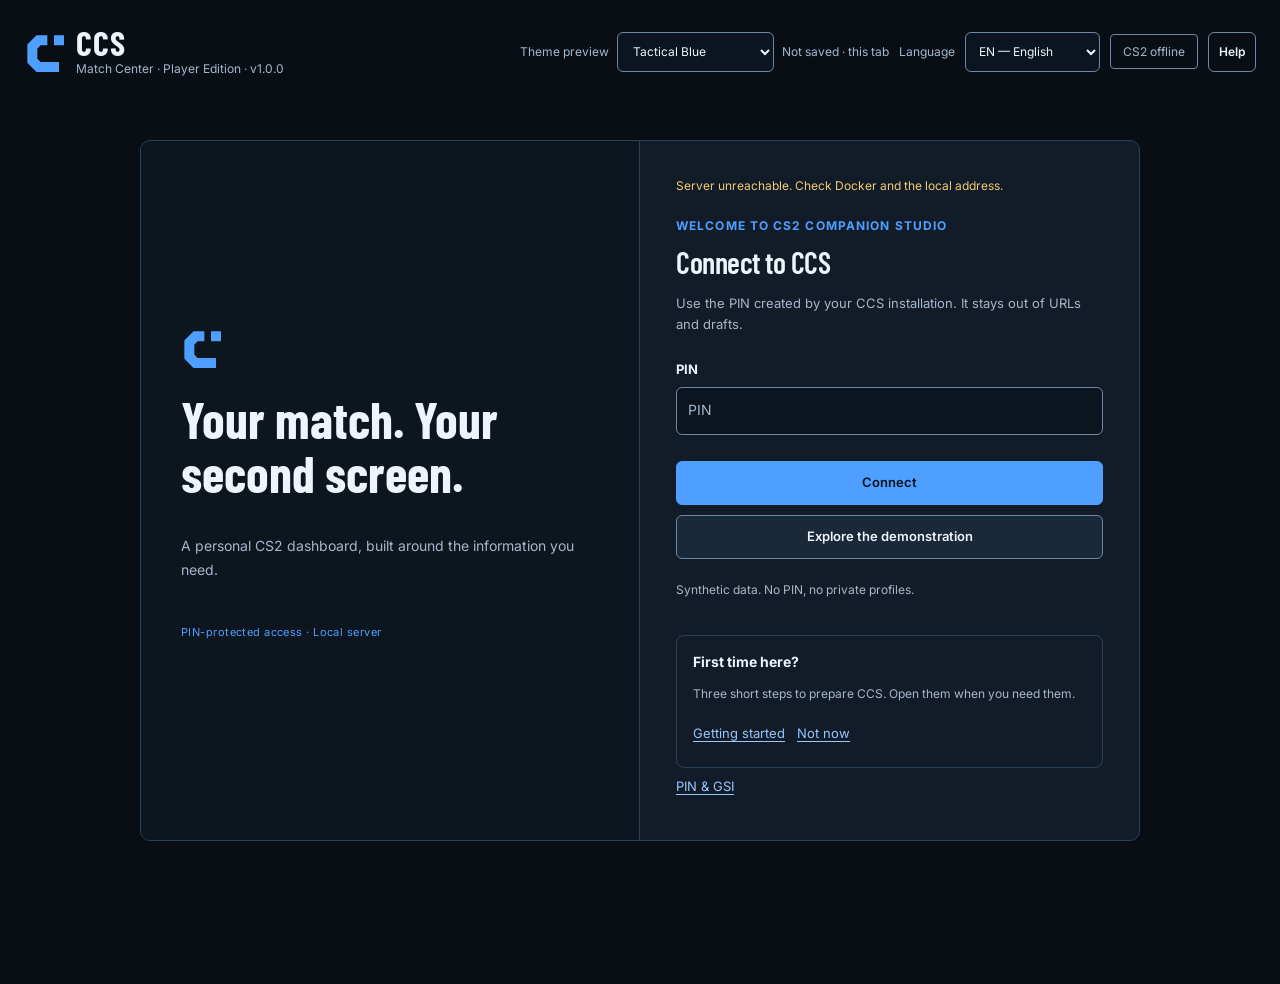
==== commit 965ce4da: "feat: integrate production dashboard and customization studio (P9.5)" ====
--- a/static/index.html
+++ b/static/index.html
@@ -5,12 +5,33 @@
 <link rel="icon" type="image/svg+xml" href="/static/branding/repere.svg">
 <link rel="stylesheet" href="/static/css/tokens.css?v=1.0.0">
 <link rel="stylesheet" href="/static/css/themes.css?v=1.0.0">
-<link rel="stylesheet" href="/static/css/styles.css?v=1.0.0"><link rel="stylesheet" href="/static/css/dashboard.css?v=1.0.0"><link rel="stylesheet" href="/static/css/widget-presentation.css?v=1.0.0"><link rel="stylesheet" href="/static/css/experience.css?v=1.0.0"></head>
-<body><a class="skip-link" href="#main-content">Aller au contenu principal</a><main class="app" id="main-content"><header class="topbar"><div class="brand"><div class="brandmark" aria-hidden="true"></div><div><div class="brand-name" aria-label="CS2 Companion Studio" translate="no">CCS</div><div class="sub" translate="no">Match Center · Player Edition · v1.0.0</div></div></div><div class="header-controls"><div class="theme-preview"><label for="theme-preview">Thème d’aperçu</label><select id="theme-preview" class="select" aria-label="Thème d’aperçu" aria-describedby="theme-preview-hint"><option value="tactical-blue">Tactical Blue</option><option value="competitive-red">Competitive Red</option><option value="performance-green">Performance Green</option><option value="creator-purple">Creator Purple</option></select><span id="theme-preview-hint" class="tiny">Non enregistré · cet onglet</span></div><label for="locale-select" class="language-label">Language</label><select id="locale-select" class="select language-select" aria-label="Language / Langue"><option value="EN">EN — English</option><option value="FR">FR — Français</option></select><span id="status" class="badge" role="status" aria-live="polite" aria-atomic="true">Non connecté</span><button type="button" id="open-help" class="btn small ghost" aria-haspopup="dialog">Aide</button></div></header>
+<link rel="stylesheet" href="/static/css/styles.css?v=1.0.0"><link rel="stylesheet" href="/static/css/dashboard.css?v=1.0.0"><link rel="stylesheet" href="/static/css/widget-presentation.css?v=1.0.0"><link rel="stylesheet" href="/static/css/experience.css?v=1.0.0"><link rel="stylesheet" href="/static/css/customization-studio.css?app=p95"><link rel="stylesheet" href="/static/css/studio-density.css?app=p95"><link rel="stylesheet" href="/static/css/application.css?app=p95"></head>
+<body><a class="skip-link" href="#main-content">Aller au contenu principal</a><main class="app" id="main-content"><header class="topbar"><a class="brand" href="#main-content" data-dashboard-home><div class="brandmark" aria-hidden="true"></div><div><div class="brand-name" aria-label="CS2 Companion Studio" translate="no">CCS</div><div class="sub" translate="no">Match Center · Player Edition · v1.0.0</div></div></a><div class="header-controls"><div class="theme-preview"><label for="theme-preview">Thème d’aperçu</label><select id="theme-preview" class="select" aria-label="Thème d’aperçu" aria-describedby="theme-preview-hint"><option value="tactical-blue">Tactical Blue</option><option value="competitive-red">Competitive Red</option><option value="performance-green">Performance Green</option><option value="creator-purple">Creator Purple</option></select><span id="theme-preview-hint" class="tiny">Non enregistré · cet onglet</span></div><label for="locale-select" class="language-label">Language</label><select id="locale-select" class="select language-select" aria-label="Language / Langue"><option value="EN">EN — English</option><option value="FR">FR — Français</option></select><span id="status" class="badge" role="status" aria-live="polite" aria-atomic="true">Non connecté</span><button type="button" id="open-help" class="btn small ghost" aria-haspopup="dialog">Aide</button></div></header>
 <section id="login" class="login" aria-labelledby="login-title"><div class="login-eyebrow">Bienvenue dans CS2 Companion Studio</div><h1 id="login-title">Connexion</h1><p class="hint" id="pin-help">Entre ton code PIN pour afficher les données du jeu.</p><label class="form-label" for="pin">Code PIN</label><input class="input" id="pin" type="password" inputmode="numeric" autocomplete="off" placeholder="Code PIN" aria-describedby="pin-help loginerror" aria-invalid="false"><div class="login-actions"><button class="btn primary" id="connect">Se connecter</button><button class="btn" id="demo">Voir la démo</button></div><p id="loginerror" class="error" role="alert"></p><div class="welcome-steps" aria-label="Pour commencer"><div class="welcome-title">Première utilisation ?</div><ol><li>Démarre le serveur Companion avec Docker.</li><li>Ajoute le fichier GSI à CS2 et redémarre le jeu.</li><li>Connecte-toi ici ou explore sans CS2 avec la démo.</li></ol><button type="button" id="help-from-login" class="text-link">Voir les conseils de connexion</button></div></section>
 <div id="view" class="hidden"><div class="session-banner" id="session-banner" role="status" aria-live="polite"><div class="session-marker" aria-hidden="true">●</div><div class="session-copy"><strong id="session-title">État de la connexion</strong><span id="session-description">Chargement des données…</span></div></div><div class="workspace-head"><div class="tabs" role="tablist" aria-label="Choisir le dashboard"><button class="tab active" type="button" role="tab" id="tab-default" aria-selected="true" aria-controls="board" tabindex="0">Vue par défaut</button><button class="tab" type="button" role="tab" id="tab-custom" aria-selected="false" aria-controls="board" tabindex="-1">Mon dashboard ✦</button></div><div class="head-actions"><button class="btn small hidden" id="edit">✎ Personnaliser</button><button class="btn small hidden" id="add">＋ Widget</button><button class="btn small ghost" id="demoagain">Démo</button></div></div>
 <div id="custom-tools" class="custom-tools hidden"><div class="toolgroup"><label for="profile-select">Profil</label><select class="select" id="profile-select" aria-label="Profil de dashboard"></select><button class="btn small" id="new-profile">Nouveau</button><button class="btn small" id="rename-profile">Renommer</button><button class="btn small" id="duplicate-profile">Dupliquer</button><button class="btn small danger" id="delete-profile">Supprimer</button></div><div class="toolgroup"><label for="template-select">Modèles</label><select class="select" id="template-select" aria-label="Modèles de dashboard"><option value="competitive">Compétitif compact</option><option value="mobile">Essentiel mobile</option><option value="match">Vue du match</option><option value="stream">Streaming / statistiques</option><option value="blank">Page vide</option></select><button class="btn small" id="create-template">Créer un profil</button></div><div class="toolgroup"><label for="density">Densité</label><select class="select" id="density"><option value="normal">Normale</option><option value="compact">Compacte</option></select></div><div class="toolgroup"><label for="accent">Accent</label><input id="accent" type="color" value="#f3ac52" aria-label="Couleur principale"><button class="btn small" id="export">Exporter</button><button class="btn small" id="import">Importer</button><input id="import-file" type="file" accept="application/json,.json" class="hidden"><button class="btn small ghost" id="reset">Réinitialiser</button></div></div>
 <section id="catalog" class="catalog hidden"><div class="catalog-head"><h3>Bibliothèque de widgets</h3><div class="rowgap"><select class="select" id="catalog-category" aria-label="Catégorie"><option value="all">Toutes catégories</option><option value="Partie">Partie</option><option value="Armement">Armement</option><option value="Économie">Économie</option><option value="Statistiques">Statistiques</option><option value="Joueur">Joueur</option><option value="Bombe">Bombe</option><option value="Système">Système</option></select><input id="search-widgets" class="input catalog-search" type="search" placeholder="Rechercher un widget…" aria-label="Rechercher"><button id="close-catalog" class="btn small">Fermer</button></div></div><div class="catalog-grid" id="catalog-items"></div></section>
-<div id="edit-hint" class="edit-hint hidden">En mode édition : déplace les cartes, tire la poignée ⇲ pour ajuster leur largeur ou utilise les flèches du clavier. Les tailles sont adaptées à l’écran ; sur mobile les cartes occupent toute la largeur.</div><div id="board" class="board" aria-label="Widgets du dashboard" aria-live="off"></div><div id="empty-board" class="empty-board hidden">Ton dashboard est vide. Ouvre Customization Studio pour ajouter des widgets.</div>
-<div id="notice" class="notice hidden"></div><div class="foot-actions"><button id="logout" class="btn ghost small">Déconnexion</button><button id="demo-stop" class="btn ghost small hidden">Quitter la démo</button></div><section class="diagnostics-footer"><div class="diagnostics-footer-controls"><button type="button" class="btn small ghost" id="diagnostics-toggle" aria-expanded="false" aria-controls="diagnostics-panel">Diagnostic</button><button type="button" class="btn small ghost hidden" id="download-support">Télécharger le diagnostic</button></div><section class="diagnostics hidden" id="diagnostics-panel" aria-label="Diagnostic de connexion"><div class="diagnostics-heading"><h2>Diagnostic de connexion</h2><button type="button" class="btn small" id="diagnostics-refresh">Actualiser</button></div><div class="diagnostics-grid"><div class="diagnostic-line"><span id="diag-http-icon" aria-hidden="true">○</span><div><strong>Serveur Companion</strong><p id="diag-http">Non vérifié</p></div></div><div class="diagnostic-line"><span id="diag-ws-icon" aria-hidden="true">○</span><div><strong>Connexion en direct</strong><p id="diag-ws">En attente</p></div></div><div class="diagnostic-line"><span id="diag-gsi-icon" aria-hidden="true">○</span><div><strong>CS2 / GSI</strong><p id="diag-gsi">En attente de données</p></div></div></div><p class="diag-help">Si CS2 n'est pas détecté : vérifie le fichier GSI dans le dossier cfg du jeu et redémarre CS2. Aucun match FACEIT n'est nécessaire pour tester.</p></section></section><div class="infofoot">Profils sauvegardés dans cette instance · Connexion par PIN · Sans injection dans CS2</div></div></main><dialog id="help-dialog" class="help-dialog" aria-labelledby="help-title"><div class="help-shell"><div class="help-heading"><div><div class="help-eyebrow">CS2 COMPANION STUDIO</div><h2 id="help-title">Guide de démarrage</h2></div><button type="button" id="help-close" class="btn small" aria-label="Fermer l'aide">✕</button></div><div class="help-body"><section><h3>Comment commencer</h3><ol><li>Lance Docker et l'installation du Companion.</li><li>Installe le fichier GSI dans CS2, puis redémarre le jeu.</li><li>Sur le même Wi-Fi, ouvre l'adresse de ton PC sur ton téléphone et saisis le PIN.</li></ol><p>Tu peux aussi choisir « Voir la démo » : aucun jeu ni PIN requis.</p></section><section><h3>Personnaliser</h3><p>Ouvre Customization Studio pour ajouter, déplacer et redimensionner tes widgets avec l’éditeur actuel. La sauvegarde automatique et le partage des profils entre appareils restent actifs. Tu peux aussi exporter un JSON.</p></section><section><h3>En cas de problème</h3><ul><li>Le PIN est refusé : vérifie celui de ton installation actuelle.</li><li>Pas de données : vérifie le fichier GSI et redémarre CS2.</li><li>Le téléphone ne voit rien : vérifie que les deux appareils sont sur le même réseau privé et que l'accès LAN est autorisé.</li></ul></section><section class="help-caution"><h3>FACEIT et confidentialité</h3><p>Le Companion lit les données officielles GSI. Cela ne garantit pas que tous les widgets soient autorisés par FACEIT. Le minuteur de bombe est une estimation et nécessite une autorisation avant usage compétitif. N'ouvre pas ton port 8080 sur Internet.</p></section><section class="help-caution"><h3>Projet indépendant — non affilié</h3><p>CS2 Companion Studio est un projet indépendant, développé et partagé par une personne de la communauté. Il n’est ni créé, ni sponsorisé, ni approuvé par Valve, Counter-Strike 2 ou FACEIT. Les noms et marques appartiennent à leurs propriétaires respectifs. L’utilisation de certains modules en compétition peut être soumise aux règles des plateformes concernées.</p><p>Projet personnel réalisé avec une aide importante de ChatGPT (OpenAI) pour le code, l’interface, les tests et la documentation. Aucune affiliation avec OpenAI.</p></section></div><div class="help-footer"><button type="button" id="help-done" class="btn primary">J'ai compris</button></div></div></dialog><div id="toast" class="toast hidden" role="status" aria-live="polite"></div>
-<script defer src="/static/js/theme-preview.js?v=1.0.0"></script><script defer src="/static/js/i18n.js?v=1.0.0"></script><script defer src="/static/js/widgets.js?v=1.0.0"></script><script defer src="/static/js/profile-sync.js?v=1.0.0"></script><script defer src="/static/js/reconnect.js?v=1.0.0"></script><script defer src="/static/js/display-format.js?v=1.0.0"></script><script defer src="/static/js/widget-presentation.js?v=1.0.0"></script><script defer src="/static/js/widget-renderer.js?v=1.0.0"></script><script defer src="/static/js/dashboard-client.js?v=1.0.0"></script><script defer src="/static/js/experience-copy.js?v=1.0.0"></script><script defer src="/static/js/notifications.js?v=1.0.0"></script><script defer src="/static/js/studio.js?v=1.0.0"></script><script defer src="/static/js/experience.js?v=1.0.0"></script><script defer src="/static/js/dashboard-layout.js?v=1.0.0"></script><script defer src="/static/js/dashboard-grid.js?v=1.0.0"></script><script defer src="/static/js/dashboard-shell.js?v=1.0.0"></script></body></html>
+<div id="edit-hint" class="edit-hint hidden">En mode édition : déplace les cartes, tire la poignée ⇲ pour ajuster leur largeur ou utilise les flèches du clavier. Les tailles sont adaptées à l’écran ; sur mobile les cartes occupent toute la largeur.</div><section id="studio-app" hidden><header class="studio-header"><a class="studio-brand" href="#main-content" data-dashboard-home><span class="brand-mark" aria-hidden="true"></span><span><b>CCS</b><small>MATCH CENTER / PLAYER EDITION</small></span></a><nav aria-label="Workspace"><span aria-current="page">Customization Studio</span></nav><button id="studio-help" type="button" data-copy="help">Help</button><button id="studio-logout" type="button">Log out</button></header>
+    <div class="studio-heading"><div><p class="studio-eyebrow" data-copy="eyebrow">PERSONAL WORKSPACE</p><h1>Customization Studio</h1><p data-copy="intro">Your layout. Your way to read the match.</p></div></div>
+    <div class="studio-commandbar">
+      <label class="studio-profile-label"><span data-copy="profile">Profile</span><select id="studio-profile" translate="no"></select></label>
+      <details class="studio-profile-actions"><summary data-copy="manage">Manage</summary><div><button id="studio-create" data-copy="newProfile">New profile</button><button id="studio-copy-profile" data-copy="copyProfile">Duplicate profile</button><button id="studio-delete-profile" data-copy="deleteProfile">Delete published profile…</button><button id="studio-local-drafts" data-copy="drafts">Local drafts</button></div></details><div class="studio-history"><button id="studio-undo" type="button" aria-label="Undo">↶</button><button id="studio-redo" type="button" aria-label="Redo">↷</button></div>
+      <div class="studio-save-status" role="status" aria-live="polite"><span class="studio-status-dot" aria-hidden="true"></span><span id="studio-save-state"></span></div>
+      <button id="studio-leave" type="button" data-copy="keep">Keep draft and leave</button><button id="studio-publish" type="button" class="primary" data-copy="publish">Save and apply</button>
+    </div>
+    <div class="studio-recovery-actions"><button id="studio-retry" hidden data-copy="retry">Verify / retry</button><button id="studio-discard-draft" hidden data-copy="discardDraft">Discard local draft…</button><button id="studio-recover-copy" hidden data-copy="recoverCopy">Recover as a new profile</button></div><div id="studio-alert" class="studio-alert" role="status" hidden></div>
+    <div id="studio-conflict" class="studio-conflict" hidden><div><h2 data-copy="conflictTitle">A newer version is published</h2><p id="studio-conflict-description"></p><details><summary data-copy="compare">Compare local / published</summary><pre id="studio-remote-review" tabindex="0"></pre></details></div><div class="studio-conflict-actions"><button id="studio-conflict-keep" data-copy="keepDraft">Keep my draft</button><button id="studio-conflict-server" data-copy="server">Use server version</button><button id="studio-conflict-local" data-copy="replace">Publish my version…</button></div></div>
+    <nav class="studio-panel-tabs" aria-label="Studio panels"><button data-panel="library" data-copy="library">Library</button><button data-panel="canvas" aria-pressed="true" data-copy="canvas">Canvas</button><button data-panel="inspector" data-copy="properties">Properties</button></nav>
+    <div class="studio-workspace" data-panel="canvas">
+      <aside class="studio-library" aria-labelledby="library-title"><div class="studio-panel-title"><h2 id="library-title" data-copy="library">Widget library</h2><span>29</span></div><label class="studio-search"><span class="sr-only" data-copy="search">Search widgets</span><input id="studio-search" type="search" placeholder="Search widgets" autocomplete="off"></label><select id="studio-category" aria-label="Category"></select><div id="studio-library-items"></div></aside>
+      <section class="studio-center" aria-labelledby="canvas-title"><div class="studio-canvas-toolbar"><div><h2 id="canvas-title" data-copy="canvas">Canvas</h2><span id="studio-grid-caption"></span></div><label><span data-copy="preview">Preview</span><button id="studio-open-preview" data-copy="openPreview">Open preview</button><select id="studio-preview-mode"><option value="edit">Edit</option><option value="dashboard">Dashboard</option></select></label></div><div class="studio-canvas-note"><span data-copy="synthetic">Synthetic data · not live GSI</span><span data-copy="localOnly">Local edits only</span></div><div class="studio-canvas-scroll"><div id="studio-board" class="studio-board"></div><div id="studio-empty" hidden><h3 data-copy="empty">Make room for your game.</h3><p data-copy="emptyHelp">Add a widget from the library to get started.</p></div></div><div class="studio-canvas-footer"><span id="studio-geometry-state" role="status"></span><span data-copy="gestureHelp">Snap to grid · Escape cancels · No neighbour is pushed</span></div></section>
+      <aside class="studio-inspector" aria-labelledby="inspector-title"><div class="studio-panel-title"><h2 id="inspector-title" data-copy="properties">Properties</h2></div><div class="studio-inspector-tabs"><button id="studio-widget-tab" aria-pressed="true" data-copy="widget">Widget</button><button id="studio-profile-tab" aria-pressed="false" data-copy="profile">Profile</button></div>
+        <div id="studio-widget-properties"><p id="studio-selection-label"></p><div id="studio-widget-fields"><label><span data-copy="title">Title</span><input id="studio-title" maxlength="36" autocomplete="off"></label><label><span data-copy="presentation">Widget presentation</span><select id="studio-variant"><option value="standard">Standard</option><option value="compact">Compact</option><option value="minimal">Minimal</option></select></label><p id="studio-minimum" class="studio-hint"></p><fieldset><legend data-copy="geometry">Dimensions & position · cells</legend><div class="studio-number-grid"><label>X<input id="studio-x" type="number" min="0" max="63"></label><label>Y<input id="studio-y" type="number" min="0" max="4095"></label><label><span data-copy="width">Width</span><input id="studio-width" type="number" min="1" max="64"></label><label><span data-copy="height">Height</span><input id="studio-height" type="number" min="1" max="4096"></label></div><div class="studio-nudge"><button data-nudge="-1,0" aria-label="Move left">←</button><button data-nudge="0,-1" aria-label="Move up">↑</button><button data-nudge="0,1" aria-label="Move down">↓</button><button data-nudge="1,0" aria-label="Move right">→</button></div></fieldset><fieldset><legend data-copy="appearance">Appearance</legend><label><span data-copy="accent">Accent · empty means automatic</span><input id="studio-color" placeholder="#76BBFD" maxlength="7" spellcheck="false"></label><label><span data-copy="background">Background · automatic when empty</span><input id="studio-background" placeholder="#141820" maxlength="7" spellcheck="false"></label><label><span data-copy="opacity">Opacity</span><input id="studio-opacity" type="range" min="60" max="100" step="5"><output id="studio-opacity-value"></output></label><label><span data-copy="surface">Card surface</span><select id="studio-style"><option value="solid">Solid</option><option value="glass">Glass</option><option value="outline">Outline</option></select></label></fieldset><div class="studio-widget-actions"><button id="studio-duplicate" data-copy="duplicate">Duplicate</button><button id="studio-remove" class="studio-danger" data-copy="remove">Remove…</button></div></div></div>
+        <div id="studio-profile-properties" hidden><label><span data-copy="profileName">Profile name</span><input id="studio-profile-name" maxlength="32" translate="no"></label><label><span data-copy="theme">Profile theme</span><select id="studio-theme"><option value="tactical-blue">Tactical Blue</option><option value="competitive-red">Competitive Red</option><option value="performance-green">Performance Green</option><option value="creator-purple">Creator Purple</option></select></label><label><span data-copy="density">Dashboard density</span><select id="studio-density"><option value="normal">Normal</option><option value="compact">Compact spacing</option></select></label><p class="studio-hint" data-copy="densityHelp">Spacing across the dashboard, independent of widget presentation and dimensions.</p><label><span data-copy="navigation">Navigation</span><select id="studio-navigation"><option value="full">Full</option><option value="compact">Compact</option><option value="hidden">Hidden</option></select></label><label class="studio-check"><input id="studio-floating" type="checkbox"><span data-copy="floating">Floating navigation button</span></label><label class="studio-check"><input id="studio-connection" type="checkbox"><span data-copy="fullscreenStatus">Connection status in fullscreen</span></label><p class="studio-hint" data-copy="profileLocal">These settings belong to the draft until Save and apply.</p></div>
+      </aside>
+    </div>
+  </section>
+<div id="board" class="board" aria-label="Widgets du dashboard" aria-live="off"></div><div id="empty-board" class="empty-board hidden">Ton dashboard est vide. Ouvre Customization Studio pour ajouter des widgets.</div>
+<div id="notice" class="notice hidden"></div><div class="foot-actions"><button id="logout" class="btn ghost small">Déconnexion</button><button id="demo-stop" class="btn ghost small hidden">Quitter la démo</button></div><section class="diagnostics-footer"><div class="diagnostics-footer-controls"><button type="button" class="btn small ghost" id="diagnostics-toggle" aria-expanded="false" aria-controls="diagnostics-panel">Diagnostic</button><button type="button" class="btn small ghost hidden" id="download-support">Télécharger le diagnostic</button></div><section class="diagnostics hidden" id="diagnostics-panel" aria-label="Diagnostic de connexion"><div class="diagnostics-heading"><h2>Diagnostic de connexion</h2><button type="button" class="btn small" id="diagnostics-refresh">Actualiser</button></div><div class="diagnostics-grid"><div class="diagnostic-line"><span id="diag-http-icon" aria-hidden="true">○</span><div><strong>Serveur Companion</strong><p id="diag-http">Non vérifié</p></div></div><div class="diagnostic-line"><span id="diag-ws-icon" aria-hidden="true">○</span><div><strong>Connexion en direct</strong><p id="diag-ws">En attente</p></div></div><div class="diagnostic-line"><span id="diag-gsi-icon" aria-hidden="true">○</span><div><strong>CS2 / GSI</strong><p id="diag-gsi">En attente de données</p></div></div></div><p class="diag-help">Si CS2 n'est pas détecté : vérifie le fichier GSI dans le dossier cfg du jeu et redémarre CS2. Aucun match FACEIT n'est nécessaire pour tester.</p></section></section><div class="infofoot">Profils sauvegardés dans cette instance · Connexion par PIN · Sans injection dans CS2</div></div></main><dialog id="help-dialog" class="help-dialog" aria-labelledby="help-title"><div class="help-shell"><div class="help-heading"><div><a class="help-eyebrow" href="#main-content" data-dashboard-home>CS2 COMPANION STUDIO</a><h2 id="help-title">Guide de démarrage</h2></div><button type="button" id="help-close" class="btn small" aria-label="Fermer l'aide">✕</button></div><div class="help-body"><section><h3>Comment commencer</h3><ol><li>Lance Docker et l'installation du Companion.</li><li>Installe le fichier GSI dans CS2, puis redémarre le jeu.</li><li>Sur le même Wi-Fi, ouvre l'adresse de ton PC sur ton téléphone et saisis le PIN.</li></ol><p>Tu peux aussi choisir « Voir la démo » : aucun jeu ni PIN requis.</p></section><section><h3>Personnaliser</h3><p>Ouvre Customization Studio pour ajouter, déplacer et redimensionner tes widgets avec l’éditeur actuel. La sauvegarde automatique et le partage des profils entre appareils restent actifs. Tu peux aussi exporter un JSON.</p></section><section><h3>En cas de problème</h3><ul><li>Le PIN est refusé : vérifie celui de ton installation actuelle.</li><li>Pas de données : vérifie le fichier GSI et redémarre CS2.</li><li>Le téléphone ne voit rien : vérifie que les deux appareils sont sur le même réseau privé et que l'accès LAN est autorisé.</li></ul></section><section class="help-caution"><h3>FACEIT et confidentialité</h3><p>Le Companion lit les données officielles GSI. Cela ne garantit pas que tous les widgets soient autorisés par FACEIT. Le minuteur de bombe est une estimation et nécessite une autorisation avant usage compétitif. N'ouvre pas ton port 8080 sur Internet.</p></section><section class="help-caution"><h3>Projet indépendant — non affilié</h3><p>CS2 Companion Studio est un projet indépendant, développé et partagé par une personne de la communauté. Il n’est ni créé, ni sponsorisé, ni approuvé par Valve, Counter-Strike 2 ou FACEIT. Les noms et marques appartiennent à leurs propriétaires respectifs. L’utilisation de certains modules en compétition peut être soumise aux règles des plateformes concernées.</p><p>Projet personnel réalisé avec une aide importante de ChatGPT (OpenAI) pour le code, l’interface, les tests et la documentation. Aucune affiliation avec OpenAI.</p></section></div><div class="help-footer"><button type="button" id="help-done" class="btn primary">J'ai compris</button></div></div></dialog><div id="toast" class="toast hidden" role="status" aria-live="polite"></div>
+<script defer src="/static/js/theme-preview.js?v=1.0.0"></script><script defer src="/static/js/i18n.js?v=1.0.0"></script><script defer src="/static/js/widgets.js?v=1.0.0"></script><script defer src="/static/js/reconnect.js?v=1.0.0"></script><script defer src="/static/js/display-format.js?v=1.0.0"></script><script defer src="/static/js/widget-presentation.js?v=1.0.0"></script><script defer src="/static/js/widget-renderer.js?v=1.0.0"></script><script defer src="/static/js/dashboard-client.js?v=1.0.0"></script><script defer src="/static/js/experience-copy.js?v=1.0.0"></script><script defer src="/static/js/notifications.js?v=1.0.0"></script><script defer src="/static/js/experience.js?v=1.0.0"></script><script defer src="/static/js/dashboard-layout.js?v=1.0.0"></script><script defer src="/static/js/dashboard-grid.js?v=1.0.0"></script><script defer src="/static/js/dashboard-shell.js?v=1.0.0"></script>  <dialog id="studio-dialog" aria-labelledby="studio-dialog-title" aria-describedby="studio-dialog-message"><form method="dialog"><h2 id="studio-dialog-title"></h2><p id="studio-dialog-message"></p><div id="studio-dialog-actions"></div></form></dialog>
+<script defer src="/static/js/draft-schema.js?app=p95"></script><script defer src="/static/js/draft-contract.js?app=p95"></script><script defer src="/static/js/edit-history.js?app=p95"></script><script defer src="/static/js/draft-publications.js?app=p95"></script><script defer src="/static/js/draft-store.js?app=p95"></script><script defer src="/static/js/draft-session.js?app=p95"></script><script defer src="/static/js/profile-selection.js?app=p95"></script><script defer src="/static/js/published-profiles.js?app=p95"></script><script defer src="/static/js/profile-publication.js?app=p95"></script><script defer src="/static/js/studio-model.js?app=p95"></script><script defer src="/static/js/studio-data.js?app=p95"></script><script defer src="/static/js/studio-canvas.js?app=p95"></script><script defer src="/static/js/studio-workspace.js?app=p95"></script><script defer src="/static/js/studio-lifecycle.js?app=p95"></script><script defer src="/static/js/profile-transfer.js?app=p95"></script><script defer src="/static/js/demo-state.js?app=p95"></script><script defer src="/static/js/studio-preview.js?app=p95"></script><script defer src="/static/js/application.js?app=p95"></script></body></html>
--- a/static/css/dashboard.css
+++ b/static/css/dashboard.css
@@ -1,115 +1,119 @@
-/* Shared P6 shell. Target geometry is enabled only by the explicit X/Y adapter. */
-.dashboard-navigation {position:fixed;inset:0 auto 0 0;width:76px;background:var(--ccs-nav);border-right:1px solid var(--line);padding:24px 12px;z-index:30;display:flex;flex-direction:column;gap:40px}
-.dashboard-navigation[hidden],#dashboard-settings[hidden],.navigation-edge[hidden],.navigation-float[hidden],.immersive-exit[hidden] {display:none}
-.nav-brand {display:flex;align-items:center;justify-content:center;gap:12px;text-decoration:none;color:var(--text)}
-.nav-brand .brandmark {width:32px;height:32px}
-.nav-brand strong {font:700 32px var(--font-brand);display:none}
-.nav-items {display:flex;flex-direction:column;gap:8px}
-.nav-item {display:flex;align-items:center;gap:12px;min-height:48px;padding:12px;border:1px solid transparent;border-radius:var(--radius-control);background:transparent;color:var(--muted);text-align:left}
-.nav-item:hover:not(:disabled) {background:var(--ccs-tint)}
-.nav-item[aria-current="page"] {background:var(--ccs-tint);color:var(--ccs-ink);border-color:var(--ccs-border)}
-.nav-icon {font-size:22px;line-height:1;width:24px;flex-shrink:0;text-align:center}
-.nav-label,.nav-edition {display:none}
-.nav-bottom {margin-top:auto}
-.nav-edition {font-size:10px;letter-spacing:.16em;color:var(--muted)}
-html[data-shell-active="true"] .app {max-width:none;margin:0 0 0 76px;padding:24px 32px 40px}
-html[data-shell-active="true"] .topbar {margin-bottom:32px;padding-bottom:20px;border-bottom:1px solid var(--line)}
-html[data-shell-active="true"] .topbar .brandmark {display:none}
-html[data-shell-active="true"] .brand-name {font-size:24px}
-html[data-shell-active="true"] .topbar .sub {font-size:11px}
-.dashboard-heading {display:flex;align-items:center;justify-content:space-between;gap:16px;margin-bottom:24px}
-.dashboard-eyebrow {font-size:10px;color:var(--ccs-accent);letter-spacing:.18em;font-weight:700}
-.dashboard-heading h1 {margin:6px 0 0;font:600 36px/1.1 var(--font-brand);overflow-wrap:anywhere}
-.dashboard-heading p {margin:8px 0 0}
-html[data-navigation="full"] .dashboard-navigation {width:240px}
-html[data-navigation="full"][data-shell-active="true"] .app {margin-left:240px}
-html[data-navigation="full"] .nav-label,html[data-navigation="full"] .nav-edition {display:block}
-html[data-navigation="full"] .nav-brand {justify-content:flex-start;padding-left:8px}
-html[data-navigation="full"] .nav-brand strong {display:block}
-html[data-navigation="hidden"] .dashboard-navigation,html[data-immersive="true"] .dashboard-navigation {display:none}
-html[data-navigation="hidden"][data-shell-active="true"] .app {margin-left:0}
-html[data-navigation-revealed="true"] .dashboard-navigation {display:flex;width:min(280px,85vw);box-shadow:var(--shadow-menu)}
-html[data-navigation-revealed="true"] .nav-label {display:block}
-.navigation-edge {position:fixed;left:0;top:42%;width:24px;min-height:64px;background:var(--ccs-nav);color:var(--ccs-ink);border:1px solid var(--ccs-control-border);border-radius:0 6px 6px 0;z-index:40;font-size:24px}
-.navigation-float {position:fixed;right:20px;bottom:20px;z-index:35;min-width:48px;min-height:48px}
-.immersive-exit {position:fixed;right:8px;bottom:8px;z-index:40;min-width:44px;min-height:44px;opacity:.65}
-.immersive-exit:hover,.immersive-exit:focus-visible {opacity:1}
-#dashboard-settings {max-width:900px}
-#dashboard-settings h2 {font:600 24px var(--font-brand);margin:24px 0 16px}
-.display-preferences {display:flex;align-items:center;flex-wrap:wrap;gap:20px;background:var(--card);border:1px solid var(--line);border-radius:var(--radius-card);padding:20px}
-.display-preferences>label:first-child {display:grid;gap:8px}
-.display-preferences p {flex-basis:100%;margin:0}
-.check-label {display:flex;align-items:center;gap:8px;min-height:44px}
-#shell-theme-control {margin:24px 0}
-.editor-transition {padding:12px 16px;border-left:2px solid var(--warning);color:var(--warning);background:var(--warning-bg)}
-html[data-section="dashboard"] .custom-tools,html[data-section="dashboard"] .editor-transition,html[data-section="dashboard"] #edit,html[data-section="dashboard"] #add,html[data-section="dashboard"] #catalog,html[data-section="dashboard"] #edit-hint {display:none!important}
-html[data-section="settings"] .workspace-head,html[data-section="settings"] #board,html[data-section="settings"] #empty-board,html[data-section="settings"] .custom-tools,html[data-section="settings"] .editor-transition,html[data-section="settings"] #catalog,html[data-section="settings"] #edit-hint {display:none!important}
-html:not([data-section="settings"]) #dashboard-settings {display:none}
-html[data-section="studio"] .workspace-head {margin-bottom:16px}
-html[data-shell-active="true"] .board {gap:var(--space-2)}
-html[data-shell-active="true"] .widget {padding:16px 18px}
-html[data-shell-active="true"] .widget::before {width:2px;opacity:.55}
-html[data-shell-active="true"] .board[data-view="default"] .widget.w-weapon {width:auto}
-html[data-shell-active="true"] .foot-actions {margin-top:24px}
-html[data-immersive="true"][data-shell-active="true"] .app {margin:0;padding:8px}
-html[data-immersive="true"] .topbar,html[data-immersive="true"] .dashboard-heading,html[data-immersive="true"] .workspace-head,html[data-immersive="true"] .foot-actions,html[data-immersive="true"] .infofoot,html[data-immersive="true"] #notice {display:none}
-html[data-immersive="true"][data-fullscreen-status="true"] .topbar {display:block;border:0;margin:0;padding:0}
-html[data-immersive="true"][data-fullscreen-status="true"] .topbar .brand,html[data-immersive="true"][data-fullscreen-status="true"] .topbar .language-label,html[data-immersive="true"][data-fullscreen-status="true"] #locale-select,html[data-immersive="true"][data-fullscreen-status="true"] #open-help {display:none}
-html[data-immersive="true"][data-fullscreen-status="true"] .header-controls {justify-content:flex-end;margin:0 0 8px}
-html[data-immersive="true"] .navigation-edge {opacity:.65}
-html[data-immersive="true"] .navigation-edge:focus-visible {opacity:1}
-.xy-board {grid-template-columns:repeat(var(--grid-columns),minmax(0,1fr));grid-auto-rows:32px;gap:8px!important;align-items:stretch}
-.xy-board>.widget {min-height:0!important;min-width:0;width:auto!important}
-.xy-board>.widget .widget-body {min-height:0;overflow:auto;overscroll-behavior:contain;scrollbar-width:thin}
-.xy-board>.widget .widget-heading {white-space:normal;letter-spacing:.06em;overflow:visible}
-.xy-board>.layout-fallback {height:auto;min-height:192px!important}
-@media (max-width:760px) {
-  html[data-shell-active="true"] .app {padding:16px 16px 40px;margin-left:64px}
-  .dashboard-navigation {width:64px;padding:20px 8px}
-  html[data-navigation="full"] .dashboard-navigation {position:sticky;top:0;width:100%;height:auto;padding:8px;border-right:0;border-bottom:1px solid var(--line);gap:0}
-  html[data-navigation="full"] .nav-brand,html[data-navigation="full"] .nav-bottom {display:none}
-  html[data-navigation="full"] .nav-items {flex-direction:row;overflow:auto}
-  html[data-navigation="full"] .nav-item {flex-shrink:0}
-  html[data-navigation="full"][data-shell-active="true"] .app {margin-left:0}
-  .topbar {align-items:flex-start}
-  html[data-shell-active="true"] .topbar .sub {display:none}
-  .dashboard-heading {align-items:flex-start}
-  .dashboard-heading h1 {font-size:30px}
-  .dashboard-heading>.btn {font-size:12px;padding:8px}
-  html[data-shell-active="true"] .widget {padding:16px}
-}
-@media (max-width:480px) {
-  html[data-shell-active="true"] .app {margin-left:52px;padding:12px 12px 32px}
-  .dashboard-navigation {width:52px;padding:16px 4px}
-  .nav-item {padding:8px;min-height:44px}
-  .nav-brand .brandmark {width:28px;height:28px}
-  html[data-shell-active="true"] .topbar {gap:8px;flex-wrap:wrap;margin-bottom:20px}
-  .header-controls {gap:8px}
-  .dashboard-heading {flex-wrap:wrap}
-  html[data-navigation="hidden"][data-shell-active="true"] .app {padding-left:28px}
-}
-
-@media (max-width:480px) {
-  html[data-shell-active="true"] .topbar {align-items:center;flex-wrap:nowrap}
-  html[data-shell-active="true"] .topbar .language-label,html[data-shell-active="true"] .topbar #open-help {display:none}
-  html[data-shell-active="true"] .topbar #locale-select {width:68px;font-size:12px;padding:8px}
-  html[data-shell-active="true"] .topbar .badge {font-size:10px;padding:8px 6px}
-  html[data-shell-active="true"] .header-controls {flex-wrap:nowrap}
-  .dashboard-heading {gap:12px;margin-bottom:16px}
-  .dashboard-heading p {font-size:11px}
-  html[data-section="dashboard"] .head-actions {width:auto}
-  html[data-section="dashboard"] .workspace-head {gap:8px}
-  html[data-section="dashboard"] .tabs {width:100%}
-  html[data-section="dashboard"] .tab {flex:1;padding:8px;font-size:12px}
-}
-
-/* The language selector must retain its complete translated label. */
-@media (max-width:480px) {
-  html[data-shell-active="true"] .topbar {flex-direction:row;flex-wrap:wrap}
-  html[data-shell-active="true"] .topbar #locale-select {width:160px}
-  html[data-shell-active="true"] .header-controls {flex-wrap:wrap}
-}
-html:not([data-shell-active="true"]) .dashboard-heading {display:none}
-@media (prefers-reduced-motion:reduce) {
-  .dashboard-navigation,.nav-item,.navigation-edge,.navigation-float {transition:none;animation:none}
-}
+/* Shared P6 shell. Target geometry is enabled only by the explicit X/Y adapter. */
+.dashboard-navigation {position:fixed;inset:0 auto 0 0;width:76px;background:var(--ccs-nav);border-right:1px solid var(--line);padding:24px 12px;z-index:30;display:flex;flex-direction:column;gap:40px}
+.dashboard-navigation[hidden],#dashboard-settings[hidden],.navigation-edge[hidden],.navigation-float[hidden],.immersive-exit[hidden] {display:none}
+.nav-brand {display:flex;align-items:center;justify-content:center;gap:12px;text-decoration:none;color:var(--text)}
+.nav-brand .brandmark {width:32px;height:32px}
+.nav-brand strong {font:700 32px var(--font-brand);display:none}
+.nav-items {display:flex;flex-direction:column;gap:8px}
+.nav-item {display:flex;align-items:center;gap:12px;min-height:48px;padding:12px;border:1px solid transparent;border-radius:var(--radius-control);background:transparent;color:var(--muted);text-align:left}
+.nav-item:hover:not(:disabled) {background:var(--ccs-tint)}
+.nav-item[aria-current="page"] {background:var(--ccs-tint);color:var(--ccs-ink);border-color:var(--ccs-border)}
+.nav-icon {font-size:22px;line-height:1;width:24px;flex-shrink:0;text-align:center}
+.nav-label,.nav-edition {display:none}
+.nav-bottom {margin-top:auto}
+.nav-edition {font-size:10px;letter-spacing:.16em;color:var(--muted)}
+html[data-shell-active="true"] .app {max-width:none;margin:0 0 0 76px;padding:24px 32px 40px}
+html[data-shell-active="true"] .topbar {margin-bottom:32px;padding-bottom:20px;border-bottom:1px solid var(--line)}
+html[data-shell-active="true"] .topbar .brandmark {display:none}
+html[data-shell-active="true"] .brand-name {font-size:24px}
+html[data-shell-active="true"] .topbar .sub {font-size:11px}
+.dashboard-heading {display:flex;align-items:center;justify-content:space-between;gap:16px;margin-bottom:24px}
+.dashboard-eyebrow {font-size:10px;color:var(--ccs-accent);letter-spacing:.18em;font-weight:700}
+.dashboard-heading h1 {margin:6px 0 0;font:600 36px/1.1 var(--font-brand);overflow-wrap:anywhere}
+.dashboard-heading p {margin:8px 0 0}
+html[data-navigation="full"] .dashboard-navigation {width:240px}
+html[data-navigation="full"][data-shell-active="true"] .app {margin-left:240px}
+html[data-navigation="full"] .nav-label,html[data-navigation="full"] .nav-edition {display:block}
+html[data-navigation="full"] .nav-brand {justify-content:flex-start;padding-left:8px}
+html[data-navigation="full"] .nav-brand strong {display:block}
+html[data-navigation="hidden"] .dashboard-navigation,html[data-immersive="true"] .dashboard-navigation {display:none}
+html[data-navigation="hidden"][data-shell-active="true"] .app {margin-left:0}
+html[data-navigation-revealed="true"] .dashboard-navigation {display:flex;width:min(280px,85vw);box-shadow:var(--shadow-menu)}
+html[data-navigation-revealed="true"] .nav-label {display:block}
+.navigation-edge {position:fixed;left:0;top:42%;width:24px;min-height:64px;background:var(--ccs-nav);color:var(--ccs-ink);border:1px solid var(--ccs-control-border);border-radius:0 6px 6px 0;z-index:40;font-size:24px}
+.navigation-float {position:fixed;right:20px;bottom:20px;z-index:35;min-width:48px;min-height:48px}
+.immersive-exit {position:fixed;right:8px;bottom:8px;z-index:40;min-width:44px;min-height:44px;opacity:.65}
+.immersive-exit:hover,.immersive-exit:focus-visible {opacity:1}
+#dashboard-settings {max-width:900px}
+#dashboard-settings h2 {font:600 24px var(--font-brand);margin:24px 0 16px}
+.display-preferences {display:flex;align-items:center;flex-wrap:wrap;gap:20px;background:var(--card);border:1px solid var(--line);border-radius:var(--radius-card);padding:20px}
+.display-preferences>label:first-child {display:grid;gap:8px}
+.display-preferences p {flex-basis:100%;margin:0}
+.check-label {display:flex;align-items:center;gap:8px;min-height:44px}
+#shell-theme-control {margin:24px 0}
+.editor-transition {padding:12px 16px;border-left:2px solid var(--warning);color:var(--warning);background:var(--warning-bg)}
+html[data-section="dashboard"] .custom-tools,html[data-section="dashboard"] .editor-transition,html[data-section="dashboard"] #edit,html[data-section="dashboard"] #add,html[data-section="dashboard"] #catalog,html[data-section="dashboard"] #edit-hint {display:none!important}
+html[data-section="settings"] .workspace-head,html[data-section="settings"] #board,html[data-section="settings"] #empty-board,html[data-section="settings"] .custom-tools,html[data-section="settings"] .editor-transition,html[data-section="settings"] #catalog,html[data-section="settings"] #edit-hint {display:none!important}
+html:not([data-section="settings"]) #dashboard-settings {display:none}
+html[data-section="studio"] .workspace-head {margin-bottom:16px}
+html[data-shell-active="true"] .board {gap:var(--space-2)}
+html[data-shell-active="true"] .widget {padding:16px 18px}
+html[data-shell-active="true"] .widget::before {width:2px;opacity:.55}
+html[data-shell-active="true"] .board[data-view="default"] .widget.w-weapon {width:auto}
+html[data-shell-active="true"] .foot-actions {margin-top:24px}
+html[data-immersive="true"][data-shell-active="true"] .app {margin:0;padding:8px}
+html[data-immersive="true"] .topbar,html[data-immersive="true"] .dashboard-heading,html[data-immersive="true"] .workspace-head,html[data-immersive="true"] .foot-actions,html[data-immersive="true"] .infofoot,html[data-immersive="true"] #notice {display:none}
+html[data-immersive="true"][data-fullscreen-status="true"] .topbar {display:block;border:0;margin:0;padding:0}
+html[data-immersive="true"][data-fullscreen-status="true"] .topbar .brand,html[data-immersive="true"][data-fullscreen-status="true"] .topbar .language-label,html[data-immersive="true"][data-fullscreen-status="true"] #locale-select,html[data-immersive="true"][data-fullscreen-status="true"] #open-help {display:none}
+html[data-immersive="true"][data-fullscreen-status="true"] .header-controls {justify-content:flex-end;margin:0 0 8px}
+html[data-immersive="true"] .navigation-edge {opacity:.65}
+html[data-immersive="true"] .navigation-edge:focus-visible {opacity:1}
+.xy-board {grid-template-columns:repeat(var(--grid-columns),minmax(0,1fr));grid-auto-rows:32px;gap:8px!important;align-items:stretch}
+.xy-board>.widget {min-height:0!important;min-width:0;width:auto!important}
+.xy-board>.widget .widget-body {min-height:0;overflow:auto;overscroll-behavior:contain;scrollbar-width:thin}
+.xy-board>.widget .widget-heading {white-space:normal;letter-spacing:.06em;overflow:visible}
+.xy-board>.layout-fallback {height:auto;min-height:192px!important}
+@media (max-width:760px) {
+  html[data-shell-active="true"] .app {padding:16px 16px 40px;margin-left:64px}
+  .dashboard-navigation {width:64px;padding:20px 8px}
+  html[data-navigation="full"] .dashboard-navigation {position:sticky;top:0;width:100%;height:auto;padding:8px;border-right:0;border-bottom:1px solid var(--line);gap:0}
+  html[data-navigation="full"] .nav-brand,html[data-navigation="full"] .nav-bottom {display:none}
+  html[data-navigation="full"] .nav-items {flex-direction:row;overflow:auto}
+  html[data-navigation="full"] .nav-item {flex-shrink:0}
+  html[data-navigation="full"][data-shell-active="true"] .app {margin-left:0}
+  .topbar {align-items:flex-start}
+  html[data-shell-active="true"] .topbar .sub {display:none}
+  .dashboard-heading {align-items:flex-start}
+  .dashboard-heading h1 {font-size:30px}
+  .dashboard-heading>.btn {font-size:12px;padding:8px}
+  html[data-shell-active="true"] .widget {padding:16px}
+}
+@media (max-width:480px) {
+  html[data-shell-active="true"] .app {margin-left:52px;padding:12px 12px 32px}
+  .dashboard-navigation {width:52px;padding:16px 4px}
+  .nav-item {padding:8px;min-height:44px}
+  .nav-brand .brandmark {width:28px;height:28px}
+  html[data-shell-active="true"] .topbar {gap:8px;flex-wrap:wrap;margin-bottom:20px}
+  .header-controls {gap:8px}
+  .dashboard-heading {flex-wrap:wrap}
+  html[data-navigation="hidden"][data-shell-active="true"] .app {padding-left:28px}
+}
+
+@media (max-width:480px) {
+  html[data-shell-active="true"] .topbar {align-items:center;flex-wrap:nowrap}
+  html[data-shell-active="true"] .topbar .language-label,html[data-shell-active="true"] .topbar #open-help {display:none}
+  html[data-shell-active="true"] .topbar #locale-select {width:68px;font-size:12px;padding:8px}
+  html[data-shell-active="true"] .topbar .badge {font-size:10px;padding:8px 6px}
+  html[data-shell-active="true"] .header-controls {flex-wrap:nowrap}
+  .dashboard-heading {gap:12px;margin-bottom:16px}
+  .dashboard-heading p {font-size:11px}
+  html[data-section="dashboard"] .head-actions {width:auto}
+  html[data-section="dashboard"] .workspace-head {gap:8px}
+  html[data-section="dashboard"] .tabs {width:100%}
+  html[data-section="dashboard"] .tab {flex:1;padding:8px;font-size:12px}
+}
+
+/* The language selector must retain its complete translated label. */
+@media (max-width:480px) {
+  html[data-shell-active="true"] .topbar {flex-direction:row;flex-wrap:wrap}
+  html[data-shell-active="true"] .topbar #locale-select {width:160px}
+  html[data-shell-active="true"] .header-controls {flex-wrap:wrap}
+}
+html:not([data-shell-active="true"]) .dashboard-heading {display:none}
+@media (prefers-reduced-motion:reduce) {
+  .dashboard-navigation,.nav-item,.navigation-edge,.navigation-float {transition:none;animation:none}
+}
+
+/* Home links preserve the existing brand treatment and native keyboard semantics. */
+a.brand,a.help-eyebrow {color:inherit;text-decoration:none}
+a.brand {flex-shrink:0}
--- a/static/css/customization-studio.css
+++ b/static/css/customization-studio.css
@@ -0,0 +1,129 @@
+/* Isolated target Studio, sharing the existing design tokens and widget renderer. */
+.studio-page { margin:0; background:var(--ccs-bg); font-family:var(--font-ui); color:var(--ccs-text); }
+.studio-page [hidden] { display:none !important; }
+.studio-page button,.studio-page input,.studio-page select { font:inherit; font-size:12px; border:1px solid var(--ccs-border); border-radius:var(--radius-control); background:var(--ccs-input); color:var(--ccs-text); min-height:36px; padding:8px 10px; }
+.studio-page button { cursor:pointer; font-weight:600; }
+.studio-page button:hover { background:var(--ccs-tint); border-color:var(--ccs-accent); }
+.studio-page button:disabled { cursor:not-allowed; opacity:.45; }
+.studio-page .primary { background:var(--ccs-accent); color:var(--ccs-on-accent); border-color:var(--ccs-accent); }
+.studio-page :is(button,a,input,select,summary):focus-visible { outline:2px solid var(--ccs-focus); outline-offset:3px; }
+.studio-header { display:flex; align-items:center; gap:24px; padding:14px 24px; border-bottom:1px solid var(--ccs-border); background:var(--ccs-nav); }
+.studio-brand { display:flex; align-items:center; gap:10px; text-decoration:none; color:var(--ccs-text); }
+.studio-brand .brand-mark { width:30px; height:30px; display:block; background:var(--ccs-accent); mask:url('../branding/repere.svg') center/contain no-repeat; }
+.studio-brand b { font:700 29px/.9 var(--font-brand); letter-spacing:.02em; display:block; }
+.studio-brand small { display:block; font-size:8px; letter-spacing:.045em; margin-top:6px; color:var(--ccs-muted); }
+.studio-header nav { display:flex; align-items:center; gap:20px; font-size:12px; margin-left:28px; }
+.studio-header nav a { text-decoration:none; color:var(--ccs-muted); }
+.studio-header nav [aria-current] { color:var(--ccs-text); padding:10px 0; border-bottom:2px solid var(--ccs-accent); }
+.studio-language { margin-left:auto; display:flex; gap:8px; align-items:center; font-size:11px; color:var(--ccs-muted); }
+.studio-heading { display:flex; justify-content:space-between; gap:16px; align-items:center; padding:22px 24px 18px; }
+.studio-eyebrow { color:var(--ccs-accent); font-size:9px; font-weight:700; letter-spacing:.16em; margin:0 0 7px; }
+.studio-heading h1 { font:600 30px/1.1 var(--font-brand); margin:0; }
+.studio-heading p:not(.studio-eyebrow) { color:var(--ccs-muted); font-size:12px; margin:7px 0 0; }
+.studio-test-note { border:1px solid var(--ccs-border); border-radius:4px; font-size:10px; padding:7px 10px; color:var(--warning); }
+.studio-commandbar { display:flex; gap:10px; align-items:center; border-block:1px solid var(--ccs-border); padding:10px 24px; background:var(--ccs-surface); }
+.studio-profile-label { display:flex; align-items:center; gap:10px; font-size:11px; color:var(--ccs-muted); }
+#studio-profile { min-width:180px; }
+.studio-history { display:flex; gap:4px; padding-left:14px; margin-left:6px; border-left:1px solid var(--ccs-border); }
+.studio-history button { font-size:20px; padding:2px 12px; }
+.studio-save-status { display:flex; gap:7px; align-items:center; font-size:11px; color:var(--ccs-muted); margin-right:auto; }
+.studio-status-dot { width:5px; height:5px; border-radius:50%; background:var(--success); flex-shrink:0; }
+.studio-save-status[data-state="pending"] .studio-status-dot,.studio-save-status[data-state="saving"] .studio-status-dot { background:var(--warning); }
+.studio-save-status[data-state="error"] .studio-status-dot { background:var(--error); }
+.studio-workspace { display:grid; grid-template-columns:228px minmax(0,1fr) 278px; min-height:calc(100vh - 250px); }
+.studio-library,.studio-inspector { padding:18px 16px; background:var(--ccs-surface); min-width:0; }
+.studio-library { border-right:1px solid var(--ccs-border); }
+.studio-inspector { border-left:1px solid var(--ccs-border); }
+.studio-panel-title { display:flex; align-items:center; justify-content:space-between; margin-bottom:15px; }
+.studio-panel-title h2 { font:600 20px/1 var(--font-brand); margin:0; }
+.studio-panel-title>span { font-size:10px; color:var(--ccs-muted); border:1px solid var(--ccs-border); border-radius:4px; padding:3px 5px; }
+.studio-search input,#studio-category { width:100%; margin-bottom:8px; }
+#studio-library-items { display:flex; flex-direction:column; gap:7px; padding-top:10px; }
+.studio-library-group { margin:12px 0 3px; font-size:9px; text-transform:uppercase; color:var(--ccs-muted); font-weight:700; letter-spacing:.12em; }
+.studio-library-item { display:grid; grid-template-columns:minmax(0,1fr) 30px; gap:4px; align-items:center; border:1px solid var(--ccs-border); border-radius:6px; padding:10px; background:var(--ccs-bg); }
+.studio-library-item h3 { font:600 12px/1.4 var(--font-ui); margin:0 0 3px; }
+.studio-library-item p { color:var(--ccs-muted); font-size:10px; line-height:1.45; margin:0; }
+.studio-library-item button { padding:0; min-height:30px; font-size:20px; color:var(--ccs-accent); }
+.studio-center { min-width:0; display:flex; flex-direction:column; background:var(--ccs-bg); }
+.studio-canvas-toolbar { display:flex; gap:8px; justify-content:space-between; align-items:center; padding:14px 18px; }
+.studio-canvas-toolbar>div { display:flex; gap:10px; align-items:baseline; }
+.studio-canvas-toolbar h2 { margin:0; font:600 19px var(--font-brand); }
+#studio-grid-caption { font-size:10px; color:var(--ccs-muted); }
+.studio-canvas-toolbar label { display:flex; align-items:center; gap:8px; font-size:10px; color:var(--ccs-muted); }
+.studio-canvas-toolbar select { min-height:30px; padding:4px 8px; }
+.studio-canvas-note { display:flex; justify-content:space-between; gap:10px; padding:0 18px 12px; color:var(--ccs-muted); font-size:9px; }
+.studio-canvas-note span:first-child { color:var(--warning); }
+.studio-canvas-scroll { padding:18px; flex:1; min-height:400px; overflow:auto; border-block:1px solid var(--ccs-border); background-image:radial-gradient(var(--ccs-border) .6px,transparent .6px); background-size:16px 16px; }
+.studio-board { display:grid; position:relative; isolation:isolate; min-width:0; min-height:450px; }
+.studio-board .widget { position:relative; min-width:0; margin:0; }
+.studio-board .widget[data-selected="true"] { outline:1px solid var(--ccs-accent); outline-offset:3px; }
+.studio-board .widget-top { padding-right:40px; }
+.studio-edit-tools { position:absolute; z-index:4; right:5px; top:5px; display:flex; gap:2px; }
+.studio-edit-tools button { padding:0; width:26px; height:26px; min-height:26px; background:var(--ccs-bg); color:var(--ccs-muted); border-color:var(--ccs-border); touch-action:none; font-size:13px; }
+.studio-edit-tools [data-studio-gesture="move"] { cursor:grab; }
+.studio-edit-tools [data-studio-gesture="resize"] { cursor:nwse-resize; }
+.studio-board[data-preview="dashboard"] .studio-edit-tools { display:none; }
+.studio-board[data-preview="dashboard"] .widget { outline:none; }
+.studio-board .studio-placement-ghost { position:absolute; pointer-events:none; z-index:5; background:color-mix(in srgb,var(--ccs-accent) 14%,transparent); border:1px dashed var(--ccs-accent); border-radius:6px; }
+.studio-placement-ghost[data-valid="false"] { border-color:var(--error); background:color-mix(in srgb,var(--error) 16%,transparent); }
+.studio-canvas-footer { padding:10px 18px; font-size:9px; color:var(--ccs-muted); display:flex; justify-content:space-between; gap:10px; }
+#studio-geometry-state { color:var(--ccs-accent); font-variant-numeric:tabular-nums; }
+.studio-inspector-tabs { display:grid; grid-template-columns:1fr 1fr; gap:4px; margin-bottom:18px; }
+.studio-inspector-tabs [aria-pressed="true"],.studio-panel-tabs [aria-pressed="true"] { background:var(--ccs-tint); color:var(--ccs-accent); border-color:var(--ccs-accent); }
+#studio-selection-label { font-size:11px; color:var(--ccs-muted); margin:0 0 16px; }
+.studio-inspector label { display:flex; flex-direction:column; gap:6px; font-size:10px; color:var(--ccs-muted); margin-bottom:13px; }
+.studio-inspector input,.studio-inspector select { width:100%; min-width:0; }
+.studio-inspector fieldset { border:0; border-top:1px solid var(--ccs-border); padding:16px 0 0; margin:16px 0 0; }
+.studio-inspector legend { font-size:10px; padding-right:8px; font-weight:600; color:var(--ccs-text); }
+.studio-number-grid { display:grid; grid-template-columns:1fr 1fr; gap:0 12px; }
+.studio-number-grid input { font-variant-numeric:tabular-nums; }
+.studio-nudge { display:flex; gap:6px; }
+.studio-nudge button { flex:1; padding:4px; }
+.studio-hint { color:var(--ccs-muted); font-size:10px; line-height:1.6; }
+.studio-check { flex-direction:row !important; align-items:center; }
+.studio-check input { width:auto; min-height:24px; }
+.studio-widget-actions { display:flex; gap:8px; margin-top:20px; }
+.studio-widget-actions button { flex:1; }
+.studio-danger { color:var(--error) !important; }
+.studio-alert { margin:12px 24px; padding:12px; border:1px solid var(--warning); border-radius:6px; color:var(--warning); font-size:12px; }
+.studio-conflict { margin:12px 24px; border:1px solid var(--warning); border-radius:8px; padding:16px; background:var(--warning-bg); display:flex; align-items:center; gap:20px; }
+.studio-conflict h2 { font:600 22px var(--font-brand); margin:0 0 4px; }
+.studio-conflict p { font-size:12px; margin:0; color:var(--ccs-muted); }
+.studio-conflict-actions { display:flex; gap:8px; margin-left:auto; }
+.studio-panel-tabs { display:none; }
+.studio-login { max-width:420px; margin:80px auto; padding:24px; border:1px solid var(--ccs-border); background:var(--ccs-surface); border-radius:8px; }
+.studio-login label { display:flex; flex-direction:column; gap:8px; margin:24px 0 12px; }
+.studio-page dialog { max-width:520px; width:calc(100% - 32px); background:var(--ccs-raised); color:var(--ccs-text); padding:24px; border:1px solid var(--ccs-border); border-radius:10px; }
+.studio-page dialog::backdrop { background:var(--dialog-backdrop); }
+.studio-page dialog h2 { font:600 26px var(--font-brand); margin:0 0 12px; }
+.studio-page dialog p { font-size:13px; line-height:1.7; color:var(--ccs-muted); }
+#studio-dialog-actions { display:flex; flex-wrap:wrap; gap:8px; margin-top:24px; justify-content:flex-end; }
+.studio-page .sr-only { position:absolute; width:1px; height:1px; padding:0; overflow:hidden; clip-path:inset(50%); white-space:nowrap; }
+#studio-empty { text-align:center; padding:80px 20px; color:var(--ccs-muted); }
+#studio-empty h3 { font:600 28px var(--font-brand); color:var(--ccs-text); }
+@media(min-width:1700px) { .studio-workspace { grid-template-columns:260px minmax(0,1fr) 300px; } .studio-library,.studio-inspector { padding-inline:20px; } .studio-canvas-scroll { padding:24px; } }
+@media(max-width:1100px) { .studio-workspace { grid-template-columns:210px minmax(0,1fr); } .studio-inspector { display:none; } .studio-workspace[data-panel="inspector"] { grid-template-columns:minmax(0,1fr) 280px; } .studio-workspace[data-panel="inspector"] .studio-library { display:none; } .studio-workspace[data-panel="inspector"] .studio-inspector { display:block; } .studio-panel-tabs { display:flex; gap:6px; padding:10px 18px; border-bottom:1px solid var(--ccs-border); } .studio-header nav { margin-left:0; } .studio-save-status { max-width:160px; } }
+@media(max-width:700px) { .studio-header { gap:10px; padding:12px; flex-wrap:wrap; } .studio-header nav { order:3; width:100%; font-size:11px; gap:24px; } .studio-brand small { font-size:7px; } .studio-language { font-size:0; } .studio-heading { padding:18px 12px 14px; align-items:start; } .studio-heading h1 { font-size:28px; } .studio-test-note { max-width:110px; font-size:8px; line-height:1.5; } .studio-commandbar { flex-wrap:wrap; padding:10px 12px; gap:8px; position:sticky; top:0; z-index:10; } .studio-profile-label { flex:1; } #studio-profile { min-width:0; width:100%; } .studio-history { margin:0; padding-left:8px; } .studio-save-status { order:3; max-width:none; width:100%; margin:0; } #studio-leave,#studio-publish { flex:1; } .studio-workspace,.studio-workspace[data-panel="inspector"] { display:block; } .studio-workspace .studio-library,.studio-workspace .studio-inspector,.studio-workspace .studio-center { display:none; } .studio-workspace[data-panel="canvas"] .studio-center,.studio-workspace[data-panel="library"] .studio-library,.studio-workspace[data-panel="inspector"] .studio-inspector { display:flex; flex-direction:column; border:0; } .studio-panel-tabs { padding-inline:12px; } .studio-panel-tabs button { flex:1; } .studio-canvas-toolbar { padding-inline:12px; } .studio-canvas-toolbar label { font-size:0; } .studio-canvas-scroll { padding:12px; } .studio-canvas-note { padding-inline:12px; } .studio-canvas-footer { flex-direction:column; line-height:1.6; } .studio-inspector,.studio-library { padding:18px 16px; } .studio-conflict { flex-direction:column; align-items:start; margin:12px; } .studio-conflict-actions { margin:0; flex-wrap:wrap; } .studio-alert { margin:12px; } }
+@media(pointer:coarse) { .studio-page :is(button,select,input:not([type="checkbox"]):not([type="range"])) { min-height:44px; } .studio-page input,.studio-page select { font-size:16px; } .studio-edit-tools button { min-height:32px; width:32px; } }
+@media(prefers-reduced-motion:reduce) { .studio-page *, .studio-page *::before, .studio-page *::after { transition:none !important; animation:none !important; } }
+
+@media(min-width:1101px) { .studio-board[data-preview="edit"] { min-width:960px; } }
+
+
+
+.studio-placement-ghost::before { content:""; position:absolute; top:-16px; bottom:-16px; left:-1px; border-left:1px dashed var(--ccs-accent); }
+.studio-placement-ghost::after { content:""; position:absolute; top:-1px; left:-16px; right:-16px; border-top:1px dashed var(--ccs-accent); }
+@media(max-width:700px) { .studio-profile-label { flex:1 1 calc(100% - 100px); min-width:0; } .studio-history { flex:0 0 84px; } #studio-leave,#studio-publish { flex:1 1 calc(50% - 4px); min-width:0; } .studio-save-status { order:4; } }
+
+.studio-profile-actions { position:relative; font-size:11px; }
+.studio-profile-actions summary { padding:9px; border:1px solid var(--ccs-border); border-radius:6px; cursor:pointer; }
+.studio-profile-actions>div { position:absolute; z-index:20; top:100%; margin-top:6px; min-width:230px; padding:8px; background:var(--ccs-raised); border:1px solid var(--ccs-border); border-radius:6px; display:grid; gap:6px; box-shadow:var(--shadow-menu); }
+.studio-recovery-actions { display:flex; gap:8px; padding-inline:24px; }
+.studio-recovery-actions:has(button:not([hidden])) { padding-block:10px; }
+.studio-conflict details { margin-top:8px; font-size:11px; }
+.studio-conflict pre,#studio-dialog pre { max-width:100%; max-height:300px; overflow:auto; white-space:pre-wrap; overflow-wrap:anywhere; font-size:11px; }
+#studio-dialog input { width:100%; margin-block:12px; }
+@media(max-width:700px) { .studio-profile-actions { order:4; } .studio-profile-actions>div { bottom:100%; top:auto; } .studio-recovery-actions { padding-inline:12px; flex-wrap:wrap; } }
+
+.studio-board:not([data-layout-mode="desktop"]) .studio-edit-tools { display:none; }
+@media(pointer:coarse) { .studio-edit-tools button { min-height:44px; width:44px; } .studio-board .widget-top { padding-right:82px; } }
--- a/static/css/studio-density.css
+++ b/static/css/studio-density.css
@@ -0,0 +1,2 @@
+/* Target density affects card spacing, independently of widget presentation. */
+.xy-board[data-studio-density="compact"] > .widget { padding:12px; }
--- a/static/css/application.css
+++ b/static/css/application.css
@@ -0,0 +1,35 @@
+/* Unified target composition reuses the approved shell and Studio panels. */
+#studio-app[hidden] {display:none!important}
+html[data-section="studio"] #board,html[data-section="studio"] #empty-board,
+html[data-section="studio"] .workspace-head,html[data-section="studio"] .foot-actions,
+html[data-section="studio"] #notice,html[data-section="studio"] .infofoot {display:none!important}
+html[data-production="target"] #custom-tools,html[data-production="target"] #edit-hint,
+html[data-production="target"] #catalog,html[data-production="target"] .editor-transition,
+html[data-production="target"] .workspace-head {display:none!important}
+html[data-production="target"][data-section="studio"] .app {max-width:none;padding:16px}
+#studio-app .studio-header {position:static;padding:12px 0}
+#studio-app .studio-workspace {min-height:600px}
+.production-transfer {display:flex;gap:8px;flex-wrap:wrap;margin:16px 0}
+.production-transfer input[type=file] {max-width:100%;font-size:14px}
+#dashboard-profile-menu {max-width:min(260px,100%)}
+html[data-section="studio"] #dashboard-profile-menu {display:none}
+html[data-production="target"] #settings-appearance .display-preferences,
+html[data-production="target"] #shell-theme-control {display:none}
+@media(max-width:800px) {
+  #studio-app .studio-header {flex-wrap:wrap;gap:12px}
+  #studio-app .studio-commandbar {position:static}
+  #studio-app .studio-workspace {min-height:480px}
+}
+html[data-production="target"][data-section="studio"] .dashboard-heading { display:none; }
+html[data-production="target"] #studio-app .studio-workspace { min-height:500px; align-items:stretch; }
+html[data-production="target"] #studio-app .studio-library { max-height:calc(100dvh - 250px); overflow:auto; }
+html[data-production="target"] #studio-app .studio-inspector { align-self:start; }
+@media (max-width:700px) {
+  html[data-production="target"] #studio-app .studio-library { max-height:none; }
+  html[data-production="target"] #studio-app .studio-canvas-toolbar { flex-wrap:wrap; }
+  html[data-production="target"] #studio-app .studio-canvas-toolbar label { flex:1 1 100%; min-width:0; max-width:100%; }
+  html[data-production="target"] #studio-app .studio-canvas-toolbar select { min-width:0; max-width:100%; flex:1; }
+  html[data-production="target"] #studio-app .studio-profile-actions { max-width:100%; }
+  html[data-production="target"] #studio-app .studio-profile-actions>div { right:0; left:auto; min-width:180px; max-width:calc(100vw - 90px); }
+  html[data-production="target"] #studio-app .studio-profile-actions button { white-space:normal; overflow-wrap:anywhere; }
+}
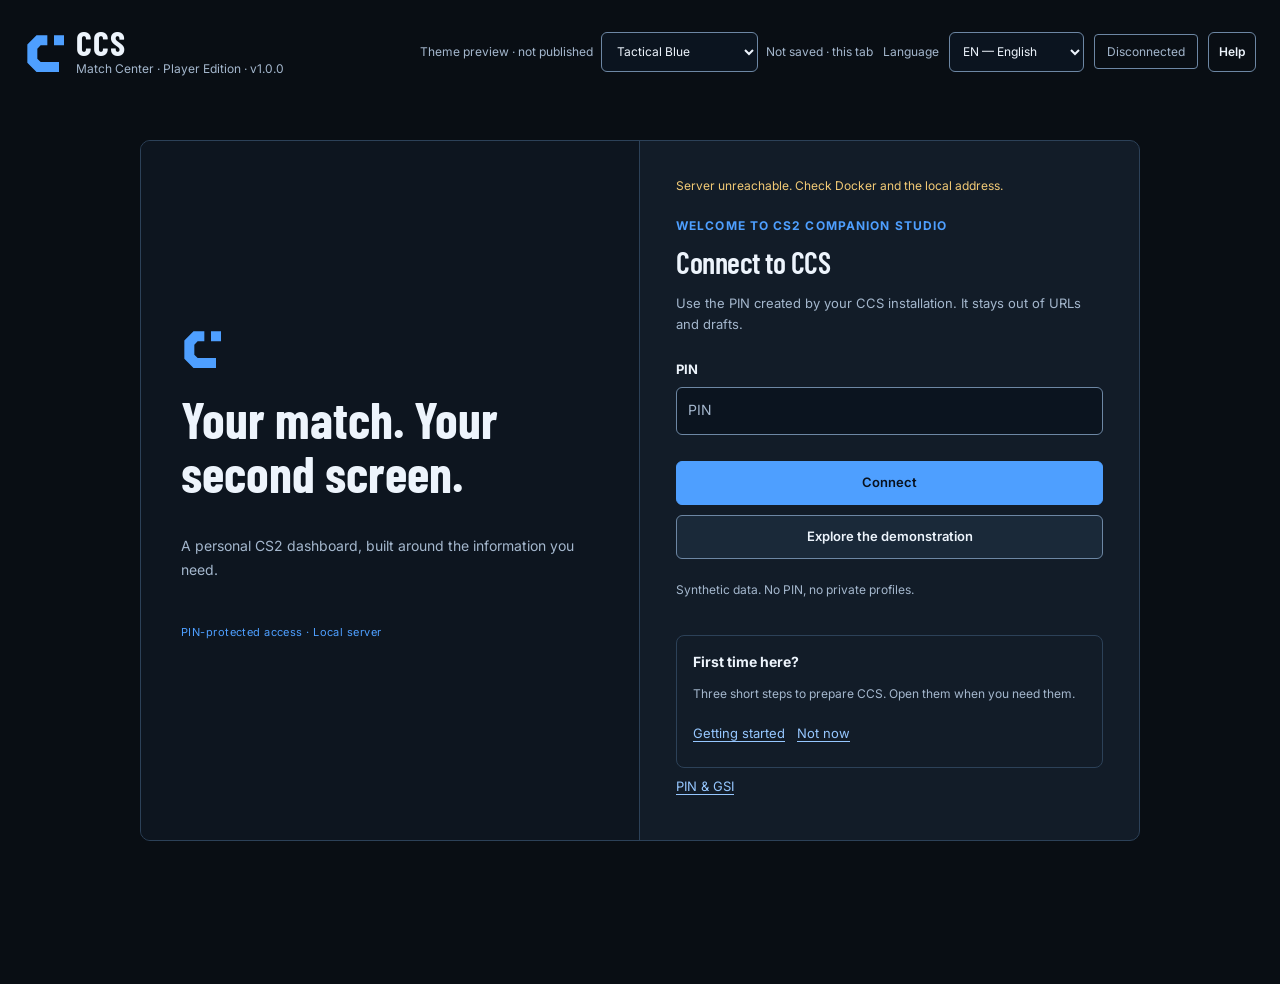
==== commit cae4690c: "Centralize shared localization catalogs and revise FR/EN copy (V1-03)" ====
--- a/static/index.html
+++ b/static/index.html
@@ -6,32 +6,30 @@
 <link rel="stylesheet" href="/static/css/tokens.css?v=1.0.0">
 <link rel="stylesheet" href="/static/css/themes.css?v=1.0.0">
 <link rel="stylesheet" href="/static/css/styles.css?v=1.0.0"><link rel="stylesheet" href="/static/css/dashboard.css?v=1.0.0"><link rel="stylesheet" href="/static/css/widget-presentation.css?v=1.0.0"><link rel="stylesheet" href="/static/css/experience.css?v=1.0.0"><link rel="stylesheet" href="/static/css/customization-studio.css?app=p95"><link rel="stylesheet" href="/static/css/studio-density.css?app=p95"><link rel="stylesheet" href="/static/css/application.css?app=p95"></head>
-<body><a class="skip-link" href="#main-content">Aller au contenu principal</a><main class="app" id="main-content"><header class="topbar"><a class="brand" href="#main-content" data-dashboard-home><div class="brandmark" aria-hidden="true"></div><div><div class="brand-name" aria-label="CS2 Companion Studio" translate="no">CCS</div><div class="sub" translate="no">Match Center · Player Edition · v1.0.0</div></div></a><div class="header-controls"><div class="theme-preview"><label for="theme-preview">Thème d’aperçu</label><select id="theme-preview" class="select" aria-label="Thème d’aperçu" aria-describedby="theme-preview-hint"><option value="tactical-blue">Tactical Blue</option><option value="competitive-red">Competitive Red</option><option value="performance-green">Performance Green</option><option value="creator-purple">Creator Purple</option></select><span id="theme-preview-hint" class="tiny">Non enregistré · cet onglet</span></div><label for="locale-select" class="language-label">Language</label><select id="locale-select" class="select language-select" aria-label="Language / Langue"><option value="EN">EN — English</option><option value="FR">FR — Français</option></select><span id="status" class="badge" role="status" aria-live="polite" aria-atomic="true">Non connecté</span><button type="button" id="open-help" class="btn small ghost" aria-haspopup="dialog">Aide</button></div></header>
-<section id="login" class="login" aria-labelledby="login-title"><div class="login-eyebrow">Bienvenue dans CS2 Companion Studio</div><h1 id="login-title">Connexion</h1><p class="hint" id="pin-help">Entre ton code PIN pour afficher les données du jeu.</p><label class="form-label" for="pin">Code PIN</label><input class="input" id="pin" type="password" inputmode="numeric" autocomplete="off" placeholder="Code PIN" aria-describedby="pin-help loginerror" aria-invalid="false"><div class="login-actions"><button class="btn primary" id="connect">Se connecter</button><button class="btn" id="demo">Voir la démo</button></div><p id="loginerror" class="error" role="alert"></p><div class="welcome-steps" aria-label="Pour commencer"><div class="welcome-title">Première utilisation ?</div><ol><li>Démarre le serveur Companion avec Docker.</li><li>Ajoute le fichier GSI à CS2 et redémarre le jeu.</li><li>Connecte-toi ici ou explore sans CS2 avec la démo.</li></ol><button type="button" id="help-from-login" class="text-link">Voir les conseils de connexion</button></div></section>
-<div id="view" class="hidden"><div class="session-banner" id="session-banner" role="status" aria-live="polite"><div class="session-marker" aria-hidden="true">●</div><div class="session-copy"><strong id="session-title">État de la connexion</strong><span id="session-description">Chargement des données…</span></div></div><div class="workspace-head"><div class="tabs" role="tablist" aria-label="Choisir le dashboard"><button class="tab active" type="button" role="tab" id="tab-default" aria-selected="true" aria-controls="board" tabindex="0">Vue par défaut</button><button class="tab" type="button" role="tab" id="tab-custom" aria-selected="false" aria-controls="board" tabindex="-1">Mon dashboard ✦</button></div><div class="head-actions"><button class="btn small hidden" id="edit">✎ Personnaliser</button><button class="btn small hidden" id="add">＋ Widget</button><button class="btn small ghost" id="demoagain">Démo</button></div></div>
-<div id="custom-tools" class="custom-tools hidden"><div class="toolgroup"><label for="profile-select">Profil</label><select class="select" id="profile-select" aria-label="Profil de dashboard"></select><button class="btn small" id="new-profile">Nouveau</button><button class="btn small" id="rename-profile">Renommer</button><button class="btn small" id="duplicate-profile">Dupliquer</button><button class="btn small danger" id="delete-profile">Supprimer</button></div><div class="toolgroup"><label for="template-select">Modèles</label><select class="select" id="template-select" aria-label="Modèles de dashboard"><option value="competitive">Compétitif compact</option><option value="mobile">Essentiel mobile</option><option value="match">Vue du match</option><option value="stream">Streaming / statistiques</option><option value="blank">Page vide</option></select><button class="btn small" id="create-template">Créer un profil</button></div><div class="toolgroup"><label for="density">Densité</label><select class="select" id="density"><option value="normal">Normale</option><option value="compact">Compacte</option></select></div><div class="toolgroup"><label for="accent">Accent</label><input id="accent" type="color" value="#f3ac52" aria-label="Couleur principale"><button class="btn small" id="export">Exporter</button><button class="btn small" id="import">Importer</button><input id="import-file" type="file" accept="application/json,.json" class="hidden"><button class="btn small ghost" id="reset">Réinitialiser</button></div></div>
-<section id="catalog" class="catalog hidden"><div class="catalog-head"><h3>Bibliothèque de widgets</h3><div class="rowgap"><select class="select" id="catalog-category" aria-label="Catégorie"><option value="all">Toutes catégories</option><option value="Partie">Partie</option><option value="Armement">Armement</option><option value="Économie">Économie</option><option value="Statistiques">Statistiques</option><option value="Joueur">Joueur</option><option value="Bombe">Bombe</option><option value="Système">Système</option></select><input id="search-widgets" class="input catalog-search" type="search" placeholder="Rechercher un widget…" aria-label="Rechercher"><button id="close-catalog" class="btn small">Fermer</button></div></div><div class="catalog-grid" id="catalog-items"></div></section>
-<div id="edit-hint" class="edit-hint hidden">En mode édition : déplace les cartes, tire la poignée ⇲ pour ajuster leur largeur ou utilise les flèches du clavier. Les tailles sont adaptées à l’écran ; sur mobile les cartes occupent toute la largeur.</div><section id="studio-app" hidden><header class="studio-header"><a class="studio-brand" href="#main-content" data-dashboard-home><span class="brand-mark" aria-hidden="true"></span><span><b>CCS</b><small>MATCH CENTER / PLAYER EDITION</small></span></a><nav aria-label="Workspace"><span aria-current="page">Customization Studio</span></nav><button id="studio-help" type="button" data-copy="help">Help</button><button id="studio-logout" type="button">Log out</button></header>
+<body><a class="skip-link" href="#main-content" data-i18n="app.label.skipToMainContent">Skip to main content</a><main class="app" id="main-content"><header class="topbar"><a class="brand" href="#main-content" data-dashboard-home><div class="brandmark" aria-hidden="true"></div><div><div class="brand-name" aria-label="CS2 Companion Studio" translate="no">CCS</div><div class="sub" translate="no">Match Center · Player Edition · v1.0.0</div></div></a><div class="header-controls"><div class="theme-preview"><label for="theme-preview" data-i18n="app.label.themePreview">Theme preview</label><select id="theme-preview" class="select" aria-label="Theme preview" data-i18n-aria-label="app.label.themePreview" aria-describedby="theme-preview-hint"><option value="tactical-blue">Tactical Blue</option><option value="competitive-red">Competitive Red</option><option value="performance-green">Performance Green</option><option value="creator-purple">Creator Purple</option></select><span id="theme-preview-hint" class="tiny" data-i18n="app.label.notSavedThisTab">Not saved · this tab</span></div><label for="locale-select" class="language-label" data-i18n="app.label.language">Language</label><select id="locale-select" class="select language-select" aria-label="Language / Langue"><option value="EN" data-i18n="app.label.enEnglish">EN — English</option><option value="FR" data-i18n="app.label.frFrancais">FR — Français</option></select><span id="status" class="badge" role="status" aria-live="polite" aria-atomic="true" data-i18n="app.label.disconnected">Disconnected</span><button type="button" id="open-help" class="btn small ghost" aria-haspopup="dialog" data-i18n="studio.help">Help</button></div></header>
+<section id="login" class="login" aria-labelledby="login-title"><div class="login-eyebrow" data-i18n="app.label.welcomeToCs2CompanionStudio">Welcome to CS2 Companion Studio</div><h1 id="login-title" data-i18n="app.label.signIn">Sign in</h1><p class="hint" id="pin-help" data-i18n="app.label.enterYourPinToViewLiveGame">Enter your PIN to view live game data.</p><label class="form-label" for="pin" data-i18n="app.label.pin">PIN</label><input class="input" id="pin" type="password" inputmode="numeric" autocomplete="off" placeholder="PIN" data-i18n-placeholder="app.label.pin" aria-describedby="pin-help loginerror" aria-invalid="false"><div class="login-actions"><button class="btn primary" id="connect" data-i18n="experience.connect">Connect</button><button class="btn" id="demo" data-i18n="app.label.viewDemo">View demo</button></div><p id="loginerror" class="error" role="alert"></p><div class="welcome-steps" aria-label="Pour commencer" data-i18n-aria-label="app.accessibility.pourCommencer"><div class="welcome-title" data-i18n="experience.first">First time here?</div><ol><li data-i18n="app.label.startCompanionWithDocker">Start Companion with Docker.</li><li data-i18n="app.label.addTheGsiFileToCs2And">Add the GSI file to CS2 and restart the game.</li><li data-i18n="app.label.signInHereOrExploreWithoutCs2">Sign in here, or explore without CS2 in demo mode.</li></ol><button type="button" id="help-from-login" class="text-link" data-i18n="app.label.connectionTips">Connection tips</button></div></section>
+<div id="view" class="hidden"><div class="session-banner" id="session-banner" role="status" aria-live="polite"><div class="session-marker" aria-hidden="true">●</div><div class="session-copy"><strong id="session-title" data-i18n="app.label.connectionStatus">Connection status</strong><span id="session-description" data-i18n="app.label.loadingData">Loading data…</span></div></div><div class="head-actions"><button class="btn small ghost" id="demoagain" data-i18n="app.label.demo">Demo</button></div>
+<section id="studio-app" hidden><header class="studio-header"><a class="studio-brand" href="#main-content" data-dashboard-home><span class="brand-mark" aria-hidden="true"></span><span><b>CCS</b><small>MATCH CENTER / PLAYER EDITION</small></span></a><nav aria-label="Workspace" data-i18n-aria-label="app.accessibility.workspace"><span aria-current="page">Customization Studio</span></nav><button id="studio-help" type="button" data-copy="help">Help</button><button id="studio-logout" type="button" data-i18n="experience.logout">Log out</button></header>
     <div class="studio-heading"><div><p class="studio-eyebrow" data-copy="eyebrow">PERSONAL WORKSPACE</p><h1>Customization Studio</h1><p data-copy="intro">Your layout. Your way to read the match.</p></div></div>
     <div class="studio-commandbar">
       <label class="studio-profile-label"><span data-copy="profile">Profile</span><select id="studio-profile" translate="no"></select></label>
-      <details class="studio-profile-actions"><summary data-copy="manage">Manage</summary><div><button id="studio-create" data-copy="newProfile">New profile</button><button id="studio-copy-profile" data-copy="copyProfile">Duplicate profile</button><button id="studio-delete-profile" data-copy="deleteProfile">Delete published profile…</button><button id="studio-local-drafts" data-copy="drafts">Local drafts</button></div></details><div class="studio-history"><button id="studio-undo" type="button" aria-label="Undo">↶</button><button id="studio-redo" type="button" aria-label="Redo">↷</button></div>
+      <details class="studio-profile-actions"><summary data-copy="manage">Manage</summary><div><button id="studio-create" data-copy="newProfile">New profile</button><button id="studio-copy-profile" data-copy="copyProfile">Duplicate profile</button><button id="studio-delete-profile" data-copy="deleteProfile">Delete published profile…</button><button id="studio-local-drafts" data-copy="drafts">Local drafts</button></div></details><div class="studio-history"><button id="studio-undo" type="button" aria-label="Undo" data-i18n-aria-label="app.accessibility.undo">↶</button><button id="studio-redo" type="button" aria-label="Redo" data-i18n-aria-label="app.accessibility.redo">↷</button></div>
       <div class="studio-save-status" role="status" aria-live="polite"><span class="studio-status-dot" aria-hidden="true"></span><span id="studio-save-state"></span></div>
       <button id="studio-leave" type="button" data-copy="keep">Keep draft and leave</button><button id="studio-publish" type="button" class="primary" data-copy="publish">Save and apply</button>
     </div>
     <div class="studio-recovery-actions"><button id="studio-retry" hidden data-copy="retry">Verify / retry</button><button id="studio-discard-draft" hidden data-copy="discardDraft">Discard local draft…</button><button id="studio-recover-copy" hidden data-copy="recoverCopy">Recover as a new profile</button></div><div id="studio-alert" class="studio-alert" role="status" hidden></div>
     <div id="studio-conflict" class="studio-conflict" hidden><div><h2 data-copy="conflictTitle">A newer version is published</h2><p id="studio-conflict-description"></p><details><summary data-copy="compare">Compare local / published</summary><pre id="studio-remote-review" tabindex="0"></pre></details></div><div class="studio-conflict-actions"><button id="studio-conflict-keep" data-copy="keepDraft">Keep my draft</button><button id="studio-conflict-server" data-copy="server">Use server version</button><button id="studio-conflict-local" data-copy="replace">Publish my version…</button></div></div>
-    <nav class="studio-panel-tabs" aria-label="Studio panels"><button data-panel="library" data-copy="library">Library</button><button data-panel="canvas" aria-pressed="true" data-copy="canvas">Canvas</button><button data-panel="inspector" data-copy="properties">Properties</button></nav>
+    <nav class="studio-panel-tabs" aria-label="Studio panels" data-i18n-aria-label="app.accessibility.studioPanels"><button data-panel="library" data-copy="libraryTab">Library</button><button data-panel="canvas" aria-pressed="true" data-copy="canvas">Canvas</button><button data-panel="inspector" data-copy="properties">Properties</button></nav>
     <div class="studio-workspace" data-panel="canvas">
-      <aside class="studio-library" aria-labelledby="library-title"><div class="studio-panel-title"><h2 id="library-title" data-copy="library">Widget library</h2><span>29</span></div><label class="studio-search"><span class="sr-only" data-copy="search">Search widgets</span><input id="studio-search" type="search" placeholder="Search widgets" autocomplete="off"></label><select id="studio-category" aria-label="Category"></select><div id="studio-library-items"></div></aside>
-      <section class="studio-center" aria-labelledby="canvas-title"><div class="studio-canvas-toolbar"><div><h2 id="canvas-title" data-copy="canvas">Canvas</h2><span id="studio-grid-caption"></span></div><label><span data-copy="preview">Preview</span><button id="studio-open-preview" data-copy="openPreview">Open preview</button><select id="studio-preview-mode"><option value="edit">Edit</option><option value="dashboard">Dashboard</option></select></label></div><div class="studio-canvas-note"><span data-copy="synthetic">Synthetic data · not live GSI</span><span data-copy="localOnly">Local edits only</span></div><div class="studio-canvas-scroll"><div id="studio-board" class="studio-board"></div><div id="studio-empty" hidden><h3 data-copy="empty">Make room for your game.</h3><p data-copy="emptyHelp">Add a widget from the library to get started.</p></div></div><div class="studio-canvas-footer"><span id="studio-geometry-state" role="status"></span><span data-copy="gestureHelp">Snap to grid · Escape cancels · No neighbour is pushed</span></div></section>
+      <aside class="studio-library" aria-labelledby="library-title"><div class="studio-panel-title"><h2 id="library-title" data-copy="library">Widget library</h2><span>29</span></div><label class="studio-search"><span class="sr-only" data-copy="search">Search widgets</span><input id="studio-search" type="search" placeholder="Search widgets" data-i18n-placeholder="app.accessibility.searchWidgets" autocomplete="off"></label><select id="studio-category" aria-label="Category" data-i18n-aria-label="studio.workspace.category"></select><div id="studio-library-items"></div></aside>
+      <section class="studio-center" aria-labelledby="canvas-title"><div class="studio-canvas-toolbar"><div><h2 id="canvas-title" data-copy="canvas">Canvas</h2><span id="studio-grid-caption"></span></div><label><span data-copy="preview">Preview</span><button id="studio-open-preview" data-copy="openPreview">Open preview</button><select id="studio-preview-mode"><option value="edit" data-i18n="app.label.edit">Edit</option><option value="dashboard" data-i18n="navigation.dashboard">Dashboard</option></select></label></div><div class="studio-canvas-note"><span data-copy="synthetic">Synthetic data · not live GSI</span><span data-copy="localOnly">Local edits only</span></div><div class="studio-canvas-scroll"><div id="studio-board" class="studio-board"></div><div id="studio-empty" hidden><h3 data-copy="empty">Make room for your game.</h3><p data-copy="emptyHelp">Add a widget from the library to get started.</p></div></div><div class="studio-canvas-footer"><span id="studio-geometry-state" role="status"></span><span data-copy="gestureHelp">Snap to grid · Escape cancels · No neighbour is pushed</span></div></section>
       <aside class="studio-inspector" aria-labelledby="inspector-title"><div class="studio-panel-title"><h2 id="inspector-title" data-copy="properties">Properties</h2></div><div class="studio-inspector-tabs"><button id="studio-widget-tab" aria-pressed="true" data-copy="widget">Widget</button><button id="studio-profile-tab" aria-pressed="false" data-copy="profile">Profile</button></div>
-        <div id="studio-widget-properties"><p id="studio-selection-label"></p><div id="studio-widget-fields"><label><span data-copy="title">Title</span><input id="studio-title" maxlength="36" autocomplete="off"></label><label><span data-copy="presentation">Widget presentation</span><select id="studio-variant"><option value="standard">Standard</option><option value="compact">Compact</option><option value="minimal">Minimal</option></select></label><p id="studio-minimum" class="studio-hint"></p><fieldset><legend data-copy="geometry">Dimensions & position · cells</legend><div class="studio-number-grid"><label>X<input id="studio-x" type="number" min="0" max="63"></label><label>Y<input id="studio-y" type="number" min="0" max="4095"></label><label><span data-copy="width">Width</span><input id="studio-width" type="number" min="1" max="64"></label><label><span data-copy="height">Height</span><input id="studio-height" type="number" min="1" max="4096"></label></div><div class="studio-nudge"><button data-nudge="-1,0" aria-label="Move left">←</button><button data-nudge="0,-1" aria-label="Move up">↑</button><button data-nudge="0,1" aria-label="Move down">↓</button><button data-nudge="1,0" aria-label="Move right">→</button></div></fieldset><fieldset><legend data-copy="appearance">Appearance</legend><label><span data-copy="accent">Accent · empty means automatic</span><input id="studio-color" placeholder="#76BBFD" maxlength="7" spellcheck="false"></label><label><span data-copy="background">Background · automatic when empty</span><input id="studio-background" placeholder="#141820" maxlength="7" spellcheck="false"></label><label><span data-copy="opacity">Opacity</span><input id="studio-opacity" type="range" min="60" max="100" step="5"><output id="studio-opacity-value"></output></label><label><span data-copy="surface">Card surface</span><select id="studio-style"><option value="solid">Solid</option><option value="glass">Glass</option><option value="outline">Outline</option></select></label></fieldset><div class="studio-widget-actions"><button id="studio-duplicate" data-copy="duplicate">Duplicate</button><button id="studio-remove" class="studio-danger" data-copy="remove">Remove…</button></div></div></div>
-        <div id="studio-profile-properties" hidden><label><span data-copy="profileName">Profile name</span><input id="studio-profile-name" maxlength="32" translate="no"></label><label><span data-copy="theme">Profile theme</span><select id="studio-theme"><option value="tactical-blue">Tactical Blue</option><option value="competitive-red">Competitive Red</option><option value="performance-green">Performance Green</option><option value="creator-purple">Creator Purple</option></select></label><label><span data-copy="density">Dashboard density</span><select id="studio-density"><option value="normal">Normal</option><option value="compact">Compact spacing</option></select></label><p class="studio-hint" data-copy="densityHelp">Spacing across the dashboard, independent of widget presentation and dimensions.</p><label><span data-copy="navigation">Navigation</span><select id="studio-navigation"><option value="full">Full</option><option value="compact">Compact</option><option value="hidden">Hidden</option></select></label><label class="studio-check"><input id="studio-floating" type="checkbox"><span data-copy="floating">Floating navigation button</span></label><label class="studio-check"><input id="studio-connection" type="checkbox"><span data-copy="fullscreenStatus">Connection status in fullscreen</span></label><p class="studio-hint" data-copy="profileLocal">These settings belong to the draft until Save and apply.</p></div>
+        <div id="studio-widget-properties"><p id="studio-selection-label"></p><div id="studio-widget-fields"><label><span data-copy="title">Title</span><input id="studio-title" maxlength="36" autocomplete="off"></label><label><span data-copy="presentation">Widget presentation</span><select id="studio-variant"><option value="standard" data-i18n="studio.variant.standard">Standard</option><option value="compact" data-i18n="studio.variant.compact">Compact</option><option value="minimal" data-i18n="studio.variant.minimal">Minimal</option></select></label><p id="studio-minimum" class="studio-hint"></p><fieldset><legend data-copy="geometry">Dimensions & position · cells</legend><div class="studio-number-grid"><label>X<input id="studio-x" type="number" min="0" max="63"></label><label>Y<input id="studio-y" type="number" min="0" max="4095"></label><label><span data-copy="width">Width</span><input id="studio-width" type="number" min="1" max="64"></label><label><span data-copy="height">Height</span><input id="studio-height" type="number" min="1" max="4096"></label></div><div class="studio-nudge"><button data-nudge="-1,0" aria-label="Move left" data-i18n-aria-label="app.accessibility.moveLeft">←</button><button data-nudge="0,-1" aria-label="Move up" data-i18n-aria-label="app.accessibility.moveUp">↑</button><button data-nudge="0,1" aria-label="Move down" data-i18n-aria-label="app.accessibility.moveDown">↓</button><button data-nudge="1,0" aria-label="Move right" data-i18n-aria-label="app.accessibility.moveRight">→</button></div></fieldset><fieldset><legend data-copy="appearance">Appearance</legend><label><span data-copy="accent">Accent · empty means automatic</span><input id="studio-color" placeholder="#76BBFD" maxlength="7" spellcheck="false"></label><label><span data-copy="background">Background · automatic when empty</span><input id="studio-background" placeholder="#141820" maxlength="7" spellcheck="false"></label><label><span data-copy="opacity">Opacity</span><input id="studio-opacity" type="range" min="60" max="100" step="5"><output id="studio-opacity-value"></output></label><label><span data-copy="surface">Card surface</span><select id="studio-style"><option value="solid" data-i18n="app.label.solid">Solid</option><option value="glass" data-i18n="studio.surface.glass">Glass</option><option value="outline" data-i18n="studio.surface.outline">Outline</option></select></label></fieldset><div class="studio-widget-actions"><button id="studio-duplicate" data-copy="duplicate">Duplicate</button><button id="studio-remove" class="studio-danger" data-copy="remove">Remove…</button></div></div></div>
+        <div id="studio-profile-properties" hidden><label><span data-copy="profileName">Profile name</span><input id="studio-profile-name" maxlength="32" translate="no"></label><label><span data-copy="theme">Profile theme</span><select id="studio-theme"><option value="tactical-blue">Tactical Blue</option><option value="competitive-red">Competitive Red</option><option value="performance-green">Performance Green</option><option value="creator-purple">Creator Purple</option></select></label><label><span data-copy="density">Dashboard density</span><select id="studio-density"><option value="normal" data-i18n="application.normal">Normal</option><option value="compact" data-i18n="app.label.compactSpacing">Compact spacing</option></select></label><p class="studio-hint" data-copy="densityHelp">Spacing across the dashboard, independent of widget presentation and dimensions.</p><label><span data-copy="navigation">Navigation</span><select id="studio-navigation"><option value="full" data-i18n="app.label.full">Full</option><option value="compact" data-i18n="studio.variant.compact">Compact</option><option value="hidden" data-i18n="app.label.hidden">Hidden</option></select></label><label class="studio-check"><input id="studio-floating" type="checkbox"><span data-copy="floating">Floating navigation button</span></label><label class="studio-check"><input id="studio-connection" type="checkbox"><span data-copy="fullscreenStatus">Connection status in fullscreen</span></label><p class="studio-hint" data-copy="profileLocal">These settings belong to the draft until Save and apply.</p></div>
       </aside>
     </div>
   </section>
-<div id="board" class="board" aria-label="Widgets du dashboard" aria-live="off"></div><div id="empty-board" class="empty-board hidden">Ton dashboard est vide. Ouvre Customization Studio pour ajouter des widgets.</div>
-<div id="notice" class="notice hidden"></div><div class="foot-actions"><button id="logout" class="btn ghost small">Déconnexion</button><button id="demo-stop" class="btn ghost small hidden">Quitter la démo</button></div><section class="diagnostics-footer"><div class="diagnostics-footer-controls"><button type="button" class="btn small ghost" id="diagnostics-toggle" aria-expanded="false" aria-controls="diagnostics-panel">Diagnostic</button><button type="button" class="btn small ghost hidden" id="download-support">Télécharger le diagnostic</button></div><section class="diagnostics hidden" id="diagnostics-panel" aria-label="Diagnostic de connexion"><div class="diagnostics-heading"><h2>Diagnostic de connexion</h2><button type="button" class="btn small" id="diagnostics-refresh">Actualiser</button></div><div class="diagnostics-grid"><div class="diagnostic-line"><span id="diag-http-icon" aria-hidden="true">○</span><div><strong>Serveur Companion</strong><p id="diag-http">Non vérifié</p></div></div><div class="diagnostic-line"><span id="diag-ws-icon" aria-hidden="true">○</span><div><strong>Connexion en direct</strong><p id="diag-ws">En attente</p></div></div><div class="diagnostic-line"><span id="diag-gsi-icon" aria-hidden="true">○</span><div><strong>CS2 / GSI</strong><p id="diag-gsi">En attente de données</p></div></div></div><p class="diag-help">Si CS2 n'est pas détecté : vérifie le fichier GSI dans le dossier cfg du jeu et redémarre CS2. Aucun match FACEIT n'est nécessaire pour tester.</p></section></section><div class="infofoot">Profils sauvegardés dans cette instance · Connexion par PIN · Sans injection dans CS2</div></div></main><dialog id="help-dialog" class="help-dialog" aria-labelledby="help-title"><div class="help-shell"><div class="help-heading"><div><a class="help-eyebrow" href="#main-content" data-dashboard-home>CS2 COMPANION STUDIO</a><h2 id="help-title">Guide de démarrage</h2></div><button type="button" id="help-close" class="btn small" aria-label="Fermer l'aide">✕</button></div><div class="help-body"><section><h3>Comment commencer</h3><ol><li>Lance Docker et l'installation du Companion.</li><li>Installe le fichier GSI dans CS2, puis redémarre le jeu.</li><li>Sur le même Wi-Fi, ouvre l'adresse de ton PC sur ton téléphone et saisis le PIN.</li></ol><p>Tu peux aussi choisir « Voir la démo » : aucun jeu ni PIN requis.</p></section><section><h3>Personnaliser</h3><p>Ouvre Customization Studio pour ajouter, déplacer et redimensionner tes widgets avec l’éditeur actuel. La sauvegarde automatique et le partage des profils entre appareils restent actifs. Tu peux aussi exporter un JSON.</p></section><section><h3>En cas de problème</h3><ul><li>Le PIN est refusé : vérifie celui de ton installation actuelle.</li><li>Pas de données : vérifie le fichier GSI et redémarre CS2.</li><li>Le téléphone ne voit rien : vérifie que les deux appareils sont sur le même réseau privé et que l'accès LAN est autorisé.</li></ul></section><section class="help-caution"><h3>FACEIT et confidentialité</h3><p>Le Companion lit les données officielles GSI. Cela ne garantit pas que tous les widgets soient autorisés par FACEIT. Le minuteur de bombe est une estimation et nécessite une autorisation avant usage compétitif. N'ouvre pas ton port 8080 sur Internet.</p></section><section class="help-caution"><h3>Projet indépendant — non affilié</h3><p>CS2 Companion Studio est un projet indépendant, développé et partagé par une personne de la communauté. Il n’est ni créé, ni sponsorisé, ni approuvé par Valve, Counter-Strike 2 ou FACEIT. Les noms et marques appartiennent à leurs propriétaires respectifs. L’utilisation de certains modules en compétition peut être soumise aux règles des plateformes concernées.</p><p>Projet personnel réalisé avec une aide importante de ChatGPT (OpenAI) pour le code, l’interface, les tests et la documentation. Aucune affiliation avec OpenAI.</p></section></div><div class="help-footer"><button type="button" id="help-done" class="btn primary">J'ai compris</button></div></div></dialog><div id="toast" class="toast hidden" role="status" aria-live="polite"></div>
-<script defer src="/static/js/theme-preview.js?v=1.0.0"></script><script defer src="/static/js/i18n.js?v=1.0.0"></script><script defer src="/static/js/widgets.js?v=1.0.0"></script><script defer src="/static/js/reconnect.js?v=1.0.0"></script><script defer src="/static/js/display-format.js?v=1.0.0"></script><script defer src="/static/js/widget-presentation.js?v=1.0.0"></script><script defer src="/static/js/widget-renderer.js?v=1.0.0"></script><script defer src="/static/js/dashboard-client.js?v=1.0.0"></script><script defer src="/static/js/experience-copy.js?v=1.0.0"></script><script defer src="/static/js/notifications.js?v=1.0.0"></script><script defer src="/static/js/experience.js?v=1.0.0"></script><script defer src="/static/js/dashboard-layout.js?v=1.0.0"></script><script defer src="/static/js/dashboard-grid.js?v=1.0.0"></script><script defer src="/static/js/dashboard-shell.js?v=1.0.0"></script>  <dialog id="studio-dialog" aria-labelledby="studio-dialog-title" aria-describedby="studio-dialog-message"><form method="dialog"><h2 id="studio-dialog-title"></h2><p id="studio-dialog-message"></p><div id="studio-dialog-actions"></div></form></dialog>
-<script defer src="/static/js/draft-schema.js?app=p95"></script><script defer src="/static/js/draft-contract.js?app=p95"></script><script defer src="/static/js/edit-history.js?app=p95"></script><script defer src="/static/js/draft-publications.js?app=p95"></script><script defer src="/static/js/draft-store.js?app=p95"></script><script defer src="/static/js/draft-session.js?app=p95"></script><script defer src="/static/js/profile-selection.js?app=p95"></script><script defer src="/static/js/published-profiles.js?app=p95"></script><script defer src="/static/js/profile-publication.js?app=p95"></script><script defer src="/static/js/studio-model.js?app=p95"></script><script defer src="/static/js/studio-data.js?app=p95"></script><script defer src="/static/js/studio-canvas.js?app=p95"></script><script defer src="/static/js/studio-workspace.js?app=p95"></script><script defer src="/static/js/studio-lifecycle.js?app=p95"></script><script defer src="/static/js/profile-transfer.js?app=p95"></script><script defer src="/static/js/demo-state.js?app=p95"></script><script defer src="/static/js/studio-preview.js?app=p95"></script><script defer src="/static/js/application.js?app=p95"></script></body></html>
+<div id="board" class="board" aria-label="Widgets du dashboard" data-i18n-aria-label="app.accessibility.widgetsDuDashboard" aria-live="off"></div><div id="empty-board" class="empty-board hidden" data-i18n="app.label.yourDashboardIsEmptyOpenCustomizationStudio">Your dashboard is empty. Open Customization Studio to add widgets.</div>
+<div id="notice" class="notice hidden"></div><div class="foot-actions"><button id="logout" class="btn ghost small" data-i18n="experience.logout">Log out</button><button id="demo-stop" class="btn ghost small hidden" data-i18n="app.label.exitDemo">Exit demo</button></div><section class="diagnostics-footer"><div class="diagnostics-footer-controls"><button type="button" class="btn small ghost" id="diagnostics-toggle" aria-expanded="false" aria-controls="diagnostics-panel" data-i18n="app.label.diagnostics">Diagnostics</button><button type="button" class="btn small ghost hidden" id="download-support" data-i18n="app.label.downloadDiagnostics">Download diagnostics</button></div><section class="diagnostics hidden" id="diagnostics-panel" aria-label="Connection diagnostics" data-i18n-aria-label="app.label.connectionDiagnostics"><div class="diagnostics-heading"><h2 data-i18n="app.label.connectionDiagnostics">Connection diagnostics</h2><button type="button" class="btn small" id="diagnostics-refresh" data-i18n="app.label.refresh">Refresh</button></div><div class="diagnostics-grid"><div class="diagnostic-line"><span id="diag-http-icon" aria-hidden="true">○</span><div><strong data-i18n="app.label.companionServer">Companion server</strong><p id="diag-http" data-i18n="experience.unknown">Not checked</p></div></div><div class="diagnostic-line"><span id="diag-ws-icon" aria-hidden="true">○</span><div><strong data-i18n="app.label.liveConnection">Live connection</strong><p id="diag-ws" data-i18n="widgets.value.waiting">Waiting</p></div></div><div class="diagnostic-line"><span id="diag-gsi-icon" aria-hidden="true">○</span><div><strong data-i18n="app.label.cs2Gsi">CS2 / GSI</strong><p id="diag-gsi" data-i18n="widgets.value.waitingForData">Waiting for data</p></div></div></div><p class="diag-help" data-i18n="app.label.ifCs2IsNotDetectedCheckThe">If CS2 is not detected, check the GSI file in the game cfg folder and restart CS2. A FACEIT match is not needed for testing.</p></section></section><div class="infofoot" data-i18n="app.label.profilesStoredOnThisInstancePinProtected">Profiles stored on this instance · PIN-protected access · No CS2 injection</div></div></main><dialog id="help-dialog" class="help-dialog" aria-labelledby="help-title"><div class="help-shell"><div class="help-heading"><div><a class="help-eyebrow" href="#main-content" data-dashboard-home data-i18n="app.label.cs2CompanionStudio">CS2 COMPANION STUDIO</a><h2 id="help-title" data-i18n="app.label.gettingStarted">Getting started</h2></div><button type="button" id="help-close" class="btn small" aria-label="Close help" data-i18n-aria-label="app.accessibility.closeHelp">✕</button></div><div class="help-body"></div><div class="help-footer"><button type="button" id="help-done" class="btn primary" data-i18n="app.label.gotIt">Got it</button></div></div></dialog><div id="toast" class="toast hidden" role="status" aria-live="polite"></div>
+<script type="application/ccs-module" data-ccs-src="/static/js/theme-preview.js?v=1.0.0"></script><script defer src="/static/js/i18n.js?v=1.0.0"></script><script type="application/ccs-module" data-ccs-src="/static/js/widgets.js?v=1.0.0"></script><script type="application/ccs-module" data-ccs-src="/static/js/reconnect.js?v=1.0.0"></script><script type="application/ccs-module" data-ccs-src="/static/js/display-format.js?v=1.0.0"></script><script type="application/ccs-module" data-ccs-src="/static/js/widget-presentation.js?v=1.0.0"></script><script type="application/ccs-module" data-ccs-src="/static/js/widget-renderer.js?v=1.0.0"></script><script type="application/ccs-module" data-ccs-src="/static/js/dashboard-client.js?v=1.0.0"></script><script type="application/ccs-module" data-ccs-src="/static/js/experience-copy.js?v=1.0.0"></script><script type="application/ccs-module" data-ccs-src="/static/js/notifications.js?v=1.0.0"></script><script type="application/ccs-module" data-ccs-src="/static/js/experience.js?v=1.0.0"></script><script type="application/ccs-module" data-ccs-src="/static/js/dashboard-layout.js?v=1.0.0"></script><script type="application/ccs-module" data-ccs-src="/static/js/dashboard-grid.js?v=1.0.0"></script><script type="application/ccs-module" data-ccs-src="/static/js/dashboard-shell.js?v=1.0.0"></script>  <dialog id="studio-dialog" aria-labelledby="studio-dialog-title" aria-describedby="studio-dialog-message"><form method="dialog"><h2 id="studio-dialog-title"></h2><p id="studio-dialog-message"></p><div id="studio-dialog-actions"></div></form></dialog>
+<script type="application/ccs-module" data-ccs-src="/static/js/draft-schema.js?app=p95"></script><script type="application/ccs-module" data-ccs-src="/static/js/draft-contract.js?app=p95"></script><script type="application/ccs-module" data-ccs-src="/static/js/edit-history.js?app=p95"></script><script type="application/ccs-module" data-ccs-src="/static/js/draft-publications.js?app=p95"></script><script type="application/ccs-module" data-ccs-src="/static/js/draft-store.js?app=p95"></script><script type="application/ccs-module" data-ccs-src="/static/js/draft-session.js?app=p95"></script><script type="application/ccs-module" data-ccs-src="/static/js/profile-selection.js?app=p95"></script><script type="application/ccs-module" data-ccs-src="/static/js/published-profiles.js?app=p95"></script><script type="application/ccs-module" data-ccs-src="/static/js/profile-publication.js?app=p95"></script><script type="application/ccs-module" data-ccs-src="/static/js/studio-model.js?app=p95"></script><script type="application/ccs-module" data-ccs-src="/static/js/studio-data.js?app=p95"></script><script type="application/ccs-module" data-ccs-src="/static/js/studio-canvas.js?app=p95"></script><script type="application/ccs-module" data-ccs-src="/static/js/studio-workspace.js?app=p95"></script><script type="application/ccs-module" data-ccs-src="/static/js/studio-lifecycle.js?app=p95"></script><script type="application/ccs-module" data-ccs-src="/static/js/profile-transfer.js?app=p95"></script><script type="application/ccs-module" data-ccs-src="/static/js/demo-state.js?app=p95"></script><script type="application/ccs-module" data-ccs-src="/static/js/studio-preview.js?app=p95"></script><script type="application/ccs-module" data-ccs-src="/static/js/application.js?app=p95"></script></body></html>
--- a/static/css/styles.css
+++ b/static/css/styles.css
@@ -178,157 +178,11 @@
   max-width:100%
 }
 
-.workspace-head {
-  display:flex;
-  justify-content:space-between;
-  gap:15px;
-  align-items:center;
-  flex-wrap:wrap;
-  margin-bottom:18px
-}
-
-.tabs {
-  display:flex;
-  gap:5px;
-  background:var(--ccs-nav);
-  border:1px solid var(--line);
-  padding:5px;
-  border-radius:var(--radius-card)
-}
-
-.tab {
-  padding:10px 17px;
-  border-radius:var(--radius-card);
-  background:transparent;
-  border:0;
-  color:var(--muted);
-  font-weight:600;
-  font-size:13px
-}
-
-.tab.active {
-  background:var(--ccs-tint);
-  color:var(--ccs-ink);
-  box-shadow:inset 0 -2px var(--ccs-accent);
-}
-
 .head-actions {
   display:flex;
   align-items:center;
   gap:var(--space-2);
   flex-wrap:wrap
-}
-
-.section-label {
-  font-size:12px;
-  font-weight:650;
-  letter-spacing:.8px;
-  text-transform:uppercase;
-  color:var(--muted);
-  margin:0 0 9px
-}
-
-.custom-tools {
-  border:1px solid var(--line);
-  background:var(--ccs-nav);
-  border-radius:var(--radius-card);
-  padding:13px 15px;
-  margin-bottom:15px;
-  display:flex;
-  gap:10px;
-  align-items:center;
-  justify-content:space-between;
-  flex-wrap:wrap
-}
-
-.toolgroup {
-  display:flex;
-  gap:7px;
-  align-items:center;
-  flex-wrap:wrap
-}
-
-.toolgroup label {
-  font-size:12px;
-  color:var(--muted)
-}
-
-.custom-tools .select {
-  max-width:190px
-}
-
-.catalog {
-  border:1px solid var(--ccs-control-border);
-  background:var(--ccs-surface);
-  padding:19px;
-  border-radius:var(--radius-card);
-  margin-bottom:15px
-}
-
-.catalog-head {
-  display:flex;
-  justify-content:space-between;
-  gap:10px;
-  align-items:center
-}
-
-.catalog h3 {
-  font-size:17px;
-  margin:0
-}
-
-.catalog-search {
-  width:min(280px,100%)
-}
-
-.catalog-grid {
-  display:grid;
-  grid-template-columns:repeat(auto-fill,minmax(175px,1fr));
-  gap:9px;
-  margin-top:14px
-}
-
-.catalog-item {
-  display:flex;
-  text-align:left;
-  align-items:center;
-  gap:9px;
-  padding:var(--space-3);
-  border:1px solid var(--line);
-  border-radius:var(--radius-card);
-  background:var(--ccs-raised);
-  color:var(--text)
-}
-
-.catalog-item:hover {
-  border-color:var(--ccs-accent)
-}
-
-.catalog-icon {
-  display:grid;
-  place-items:center;
-  background:var(--ccs-nav);
-  border-radius:var(--radius-card);
-  min-width:35px;
-  height:35px;
-  font-size:18px
-}
-
-.catalog-item small {
-  display:block;
-  color:var(--muted);
-  font-size:10px;
-  font-weight:400
-}
-
-.cat-divider {
-  grid-column:1/-1;
-  margin:10px 0 0;
-  font-weight:700;
-  font-size:12px;
-  letter-spacing:1px;
-  text-transform:uppercase;
-  color:var(--ccs-accent)
 }
 
 .board {
@@ -341,7 +195,6 @@
 .widget {
   position:relative;
   min-width:0;
-  grid-column:span var(--span,6);
   background:var(--card);
   border:1px solid var(--line);
   border-radius:var(--radius-card);
@@ -365,16 +218,6 @@
   border-radius:0 5px 5px 0
 }
 
-.widget.drag-over {
-  border-color:var(--ccs-accent);
-  outline:2px dashed var(--ccs-accent);
-  outline-offset:-5px
-}
-
-.widget.dragging {
-  opacity:.35
-}
-
 .widget.w-bomb {
   min-height:240px
 }
@@ -387,15 +230,6 @@
   min-height:165px
 }
 
-.board[data-view="default"] .widget.w-weapon {
-  width:300px;
-  max-width:100%
-}
-
-.widget.empty-widget {
-  border-style:dashed;
-  color:var(--muted)
-}
 
 .widget-top {
   display:flex;
@@ -426,86 +260,6 @@
   min-width:0
 }
 
-.widget-settings {
-  display:none;
-  border-top:1px solid var(--line);
-  margin-top:14px;
-  padding-top:var(--space-3)
-}
-
-.board.editing .widget {
-  border-style:dashed;
-  border-color:var(--ccs-control-border)
-}
-
-.board.editing .widget-settings {
-  display:block
-}
-
-.edit-controls {
-  display:flex;
-  align-items:center;
-  gap:5px;
-  flex-wrap:wrap
-}
-
-.edit-controls button {
-  border:1px solid var(--ccs-control-border);
-  color:var(--text);
-  border-radius:7px;
-  background:var(--ccs-raised);
-  padding:5px var(--space-2);
-  font-size:12px
-}
-
-.edit-controls .remove {
-  color:var(--error)
-}
-
-.widget-settings .details {
-  display:none;
-  margin-top:9px;
-  gap:7px;
-  flex-wrap:wrap;
-  align-items:center
-}
-
-.widget-settings .details.open {
-  display:flex
-}
-
-.widget-settings .details label {
-  font-size:12px;
-  color:var(--muted)
-}
-
-.widget-settings .details input[type=text] {
-  max-width:140px;
-  padding:7px
-}
-
-.widget-settings .details select {
-  padding:7px
-}
-
-.widget-settings .details input[type=color] {
-  width:35px;
-  height:33px;
-  padding:3px;
-  border:1px solid var(--ccs-control-border);
-  border-radius:8px;
-  background:var(--ccs-input)
-}
-
-.move {
-  cursor:grab;
-  touch-action:none
-}
-
-.move:active {
-  cursor:grabbing
-}
-
 .big {
   font-weight:700;
   font-size:clamp(32px,3.5vw,49px);
@@ -551,10 +305,6 @@
   justify-content:space-between;
   align-items:center;
   gap:var(--space-3)
-}
-
-.flex-wrap {
-  flex-wrap:wrap
 }
 
 .rowgap {
@@ -824,21 +574,15 @@
 .topbar {
     margin-bottom:17px
   }
-.custom-tools {
-    padding:var(--space-3)
-  }
-.tab {
-    padding:10px var(--space-3)
-  }
+
+
 .stat-tiles b {
     font-size:25px
   }
 }
 
 @media(min-width:801px) and (max-width:1020px) {
-  .board .widget[style*="--span:4"] {
-    grid-column:span 6
-  }
+
 }
 
 /* Language selection. */
@@ -871,130 +615,19 @@
   }
 }
 
-/* Existing editor, grid snapping, presets and card styles. */
-.edit-hint {
-  padding:10px 13px;
-  border:1px solid var(--ccs-border);
-  background:var(--ccs-surface);
-  color:var(--ccs-text);
-  border-radius:var(--radius-card);
-  margin-bottom:13px;
-  font-size:12px
-}
-
-.catalog-head>.rowgap {
-  flex-wrap:wrap
-}
-
-.catalog-head .select {
-  max-width:165px;
-  font-size:12px
-}
-
-.board[data-density="compact"] .widget {
-  padding:11px 13px;
-  min-height:100px;
-  border-radius:var(--radius-card)
-}
-
-.board[data-density="compact"] .widget.w-bomb {
-  min-height:185px
-}
-
-.board[data-density="compact"] .widget-top {
-  margin-bottom:5px
-}
-
-.board[data-density="compact"] .big {
-  font-size:clamp(27px,3vw,38px)
-}
-
-.board[data-density="compact"] .bomb-clock {
-  font-size:clamp(34px,5vw,55px);
-  margin:7px 0
-}
-
-.board[data-density="compact"] .stat-tiles b {
-  font-size:22px
-}
-
-.board[data-view="custom"] .widget[data-style="solid"] {
+.xy-board .widget[data-style="solid"] {
   background:color-mix(in srgb,var(--widget-bg,var(--card)) var(--widget-opacity,100%),transparent)
 }
 
-.board[data-view="custom"] .widget[data-style="glass"] {
+.xy-board .widget[data-style="glass"] {
   background:color-mix(in srgb,var(--widget-bg,var(--card)) calc(var(--widget-opacity,100%) * .67),transparent);
   backdrop-filter:blur(10px);
   border-color:var(--ccs-control-border)
 }
 
-.board[data-view="custom"] .widget[data-style="outline"] {
+.xy-board .widget[data-style="outline"] {
   background:color-mix(in srgb,var(--widget-bg,var(--card)) calc(var(--widget-opacity,100%) * .15),transparent);
   border:1px solid var(--widget-accent,var(--accent))
-}
-
-.board.editing .widget {
-  overflow:visible;
-  padding-bottom:26px
-}
-
-.board.editing .widget:focus-within {
-  z-index:3
-}
-
-.widget.resizing {
-  outline:2px solid var(--widget-accent,var(--accent));
-  z-index:5
-}
-
-.resize-grip {
-  position:absolute;
-  bottom:0;
-  right:0;
-  width:33px;
-  height:33px;
-  display:grid;
-  place-items:center;
-  touch-action:none;
-  cursor:ew-resize;
-  font-size:23px;
-  font-weight:bold;
-  color:var(--ccs-on-accent);
-  background:var(--widget-accent,var(--accent));
-  border:0;
-  border-radius:11px 0 11px 0;
-  z-index:2
-}
-
-.resize-grip:focus-visible {
-  outline:3px solid var(--ccs-focus);
-  outline-offset:1px
-}
-
-.widget-settings .details input[type=range] {
-  width:105px;
-  accent-color:var(--ccs-accent)
-}
-
-.widget-settings .details {
-  align-items:center;
-  row-gap:var(--space-3)
-}
-
-@media(max-width:800px) {
-  .resize-grip {
-    display:none
-  }
-.edit-hint {
-    font-size:12px
-  }
-.catalog-head {
-    align-items:flex-start;
-    flex-direction:column
-  }
-.catalog-head>.rowgap {
-    width:100%
-  }
 }
 
 /* Guidance, diagnostics and accessibility. */
@@ -1190,18 +823,6 @@
   margin:var(--space-1) 0 0
 }
 
-.diag-success {
-  color:var(--success)
-}
-
-.diag-failure {
-  color:var(--error)
-}
-
-.diag-unknown {
-  color:var(--warning)
-}
-
 .diag-help {
   font-size:12px;
   color:var(--ccs-muted);
@@ -1291,7 +912,7 @@
   outline-color:var(--error)!important
 }
 
-:where(.btn,.tab,.text-link,.catalog-item,.edit-controls button) {
+:where(.btn,.text-link) {
   min-height:36px
 }
 
@@ -1322,17 +943,6 @@
     grid-template-columns:1fr
   }
 
- .workspace-head {
-    align-items:stretch
-  }
-.tabs {
-    flex:1;
-    min-width:0
-  }
-.tab {
-    flex:1
-  }
-
  .head-actions {
     width:100%
   }
@@ -1345,9 +955,6 @@
     min-height:44px
   }
 
- .catalog-grid {
-    grid-template-columns:repeat(auto-fill,minmax(145px,1fr))
-  }
 
  .help-body {
     max-height:62vh
@@ -1429,7 +1036,7 @@
   max-width:190px;
   font-size:12px;
 }
-:where(.login,.custom-tools,.catalog,.diagnostics,.help-dialog) {
+:where(.login,.diagnostics,.help-dialog) {
   border-radius:var(--radius-card);
 }
 .help-dialog {
@@ -1455,7 +1062,7 @@
   .theme-preview {
     flex-basis:100%;
   }
-  .input,.select,.widget-settings .details input[type=text] {
+  .input,.select{
     font-size:16px;
   }
   .brand-name {
@@ -1471,10 +1078,9 @@
   }
 }
 @media(pointer:coarse) {
-  :is(.btn,.tab,.text-link,.catalog-item,.edit-controls button,.input,.select,.resize-grip,input[type=color],input[type=range]) {
+  :is(.btn,.text-link,.input,.select,input[type=color],input[type=range]) {
     min-height:44px;
-  }
-  .edit-controls button,.resize-grip,input[type=color] {
+  }input[type=color] {
     min-width:44px;
   }
 }
@@ -1483,3 +1089,6 @@
     animation:none;
   }
 }
+
+/* Keep initial copy hidden until catalogs and the ordered application modules are ready. */
+html:not([data-i18n-ready]) body { visibility:hidden; }
--- a/static/css/dashboard.css
+++ b/static/css/dashboard.css
@@ -41,18 +41,14 @@
 .display-preferences p {flex-basis:100%;margin:0}
 .check-label {display:flex;align-items:center;gap:8px;min-height:44px}
 #shell-theme-control {margin:24px 0}
-.editor-transition {padding:12px 16px;border-left:2px solid var(--warning);color:var(--warning);background:var(--warning-bg)}
-html[data-section="dashboard"] .custom-tools,html[data-section="dashboard"] .editor-transition,html[data-section="dashboard"] #edit,html[data-section="dashboard"] #add,html[data-section="dashboard"] #catalog,html[data-section="dashboard"] #edit-hint {display:none!important}
-html[data-section="settings"] .workspace-head,html[data-section="settings"] #board,html[data-section="settings"] #empty-board,html[data-section="settings"] .custom-tools,html[data-section="settings"] .editor-transition,html[data-section="settings"] #catalog,html[data-section="settings"] #edit-hint {display:none!important}
+html[data-section="settings"] #board,html[data-section="settings"] #empty-board {display:none!important}
 html:not([data-section="settings"]) #dashboard-settings {display:none}
-html[data-section="studio"] .workspace-head {margin-bottom:16px}
 html[data-shell-active="true"] .board {gap:var(--space-2)}
 html[data-shell-active="true"] .widget {padding:16px 18px}
 html[data-shell-active="true"] .widget::before {width:2px;opacity:.55}
-html[data-shell-active="true"] .board[data-view="default"] .widget.w-weapon {width:auto}
 html[data-shell-active="true"] .foot-actions {margin-top:24px}
 html[data-immersive="true"][data-shell-active="true"] .app {margin:0;padding:8px}
-html[data-immersive="true"] .topbar,html[data-immersive="true"] .dashboard-heading,html[data-immersive="true"] .workspace-head,html[data-immersive="true"] .foot-actions,html[data-immersive="true"] .infofoot,html[data-immersive="true"] #notice {display:none}
+html[data-immersive="true"] .topbar,html[data-immersive="true"] .dashboard-heading,html[data-immersive="true"] .foot-actions,html[data-immersive="true"] .infofoot,html[data-immersive="true"] #notice {display:none}
 html[data-immersive="true"][data-fullscreen-status="true"] .topbar {display:block;border:0;margin:0;padding:0}
 html[data-immersive="true"][data-fullscreen-status="true"] .topbar .brand,html[data-immersive="true"][data-fullscreen-status="true"] .topbar .language-label,html[data-immersive="true"][data-fullscreen-status="true"] #locale-select,html[data-immersive="true"][data-fullscreen-status="true"] #open-help {display:none}
 html[data-immersive="true"][data-fullscreen-status="true"] .header-controls {justify-content:flex-end;margin:0 0 8px}
@@ -98,7 +94,6 @@
   .dashboard-heading {gap:12px;margin-bottom:16px}
   .dashboard-heading p {font-size:11px}
   html[data-section="dashboard"] .head-actions {width:auto}
-  html[data-section="dashboard"] .workspace-head {gap:8px}
   html[data-section="dashboard"] .tabs {width:100%}
   html[data-section="dashboard"] .tab {flex:1;padding:8px;font-size:12px}
 }
--- a/static/css/widget-presentation.css
+++ b/static/css/widget-presentation.css
@@ -1,4 +1,4 @@
-/* P7 representative cards opt in explicitly; legacy cards keep their current presentation. */
+/* Shared presentation variants for all 29 widget types. */
 .presented-widget {
   container-type:inline-size;
   min-height:var(--widget-min-height)!important;
--- a/static/css/customization-studio.css
+++ b/static/css/customization-studio.css
@@ -102,7 +102,7 @@
 #studio-empty { text-align:center; padding:80px 20px; color:var(--ccs-muted); }
 #studio-empty h3 { font:600 28px var(--font-brand); color:var(--ccs-text); }
 @media(min-width:1700px) { .studio-workspace { grid-template-columns:260px minmax(0,1fr) 300px; } .studio-library,.studio-inspector { padding-inline:20px; } .studio-canvas-scroll { padding:24px; } }
-@media(max-width:1100px) { .studio-workspace { grid-template-columns:210px minmax(0,1fr); } .studio-inspector { display:none; } .studio-workspace[data-panel="inspector"] { grid-template-columns:minmax(0,1fr) 280px; } .studio-workspace[data-panel="inspector"] .studio-library { display:none; } .studio-workspace[data-panel="inspector"] .studio-inspector { display:block; } .studio-panel-tabs { display:flex; gap:6px; padding:10px 18px; border-bottom:1px solid var(--ccs-border); } .studio-header nav { margin-left:0; } .studio-save-status { max-width:160px; } }
+@media(max-width:1100px) { .studio-workspace { grid-template-columns:210px minmax(0,1fr); } .studio-inspector { display:none; } .studio-workspace[data-panel="inspector"] { grid-template-columns:minmax(0,1fr) 280px; } .studio-workspace[data-panel="inspector"] .studio-library { display:none; } .studio-workspace[data-panel="inspector"] .studio-inspector { display:block; } .studio-panel-tabs { display:flex; flex-wrap:wrap; gap:6px; padding:10px 18px; border-bottom:1px solid var(--ccs-border); } .studio-header nav { margin-left:0; } .studio-save-status { max-width:160px; } }
 @media(max-width:700px) { .studio-header { gap:10px; padding:12px; flex-wrap:wrap; } .studio-header nav { order:3; width:100%; font-size:11px; gap:24px; } .studio-brand small { font-size:7px; } .studio-language { font-size:0; } .studio-heading { padding:18px 12px 14px; align-items:start; } .studio-heading h1 { font-size:28px; } .studio-test-note { max-width:110px; font-size:8px; line-height:1.5; } .studio-commandbar { flex-wrap:wrap; padding:10px 12px; gap:8px; position:sticky; top:0; z-index:10; } .studio-profile-label { flex:1; } #studio-profile { min-width:0; width:100%; } .studio-history { margin:0; padding-left:8px; } .studio-save-status { order:3; max-width:none; width:100%; margin:0; } #studio-leave,#studio-publish { flex:1; } .studio-workspace,.studio-workspace[data-panel="inspector"] { display:block; } .studio-workspace .studio-library,.studio-workspace .studio-inspector,.studio-workspace .studio-center { display:none; } .studio-workspace[data-panel="canvas"] .studio-center,.studio-workspace[data-panel="library"] .studio-library,.studio-workspace[data-panel="inspector"] .studio-inspector { display:flex; flex-direction:column; border:0; } .studio-panel-tabs { padding-inline:12px; } .studio-panel-tabs button { flex:1; } .studio-canvas-toolbar { padding-inline:12px; } .studio-canvas-toolbar label { font-size:0; } .studio-canvas-scroll { padding:12px; } .studio-canvas-note { padding-inline:12px; } .studio-canvas-footer { flex-direction:column; line-height:1.6; } .studio-inspector,.studio-library { padding:18px 16px; } .studio-conflict { flex-direction:column; align-items:start; margin:12px; } .studio-conflict-actions { margin:0; flex-wrap:wrap; } .studio-alert { margin:12px; } }
 @media(pointer:coarse) { .studio-page :is(button,select,input:not([type="checkbox"]):not([type="range"])) { min-height:44px; } .studio-page input,.studio-page select { font-size:16px; } .studio-edit-tools button { min-height:32px; width:32px; } }
 @media(prefers-reduced-motion:reduce) { .studio-page *, .studio-page *::before, .studio-page *::after { transition:none !important; animation:none !important; } }
--- a/static/css/application.css
+++ b/static/css/application.css
@@ -1,15 +1,14 @@
 /* Unified target composition reuses the approved shell and Studio panels. */
 #studio-app[hidden] {display:none!important}
 html[data-section="studio"] #board,html[data-section="studio"] #empty-board,
-html[data-section="studio"] .workspace-head,html[data-section="studio"] .foot-actions,
+html[data-section="studio"] .foot-actions,
 html[data-section="studio"] #notice,html[data-section="studio"] .infofoot {display:none!important}
-html[data-production="target"] #custom-tools,html[data-production="target"] #edit-hint,
-html[data-production="target"] #catalog,html[data-production="target"] .editor-transition,
-html[data-production="target"] .workspace-head {display:none!important}
 html[data-production="target"][data-section="studio"] .app {max-width:none;padding:16px}
 #studio-app .studio-header {position:static;padding:12px 0}
 #studio-app .studio-workspace {min-height:600px}
 .production-transfer {display:flex;gap:8px;flex-wrap:wrap;margin:16px 0}
+html[data-production="target"] #studio-app .studio-commandbar { flex-wrap:wrap; }
+html[data-production="target"] #studio-app .studio-save-status { min-width:160px; }
 .production-transfer input[type=file] {max-width:100%;font-size:14px}
 #dashboard-profile-menu {max-width:min(260px,100%)}
 html[data-section="studio"] #dashboard-profile-menu {display:none}
@@ -30,6 +29,8 @@
   html[data-production="target"] #studio-app .studio-canvas-toolbar label { flex:1 1 100%; min-width:0; max-width:100%; }
   html[data-production="target"] #studio-app .studio-canvas-toolbar select { min-width:0; max-width:100%; flex:1; }
   html[data-production="target"] #studio-app .studio-profile-actions { max-width:100%; }
+  html[data-production="target"] #studio-app .studio-profile-label { flex-wrap:wrap; }
+  html[data-production="target"] #studio-app #studio-profile { flex:1 1 100%; width:0; min-width:0; max-width:100%; }
   html[data-production="target"] #studio-app .studio-profile-actions>div { right:0; left:auto; min-width:180px; max-width:calc(100vw - 90px); }
   html[data-production="target"] #studio-app .studio-profile-actions button { white-space:normal; overflow-wrap:anywhere; }
 }
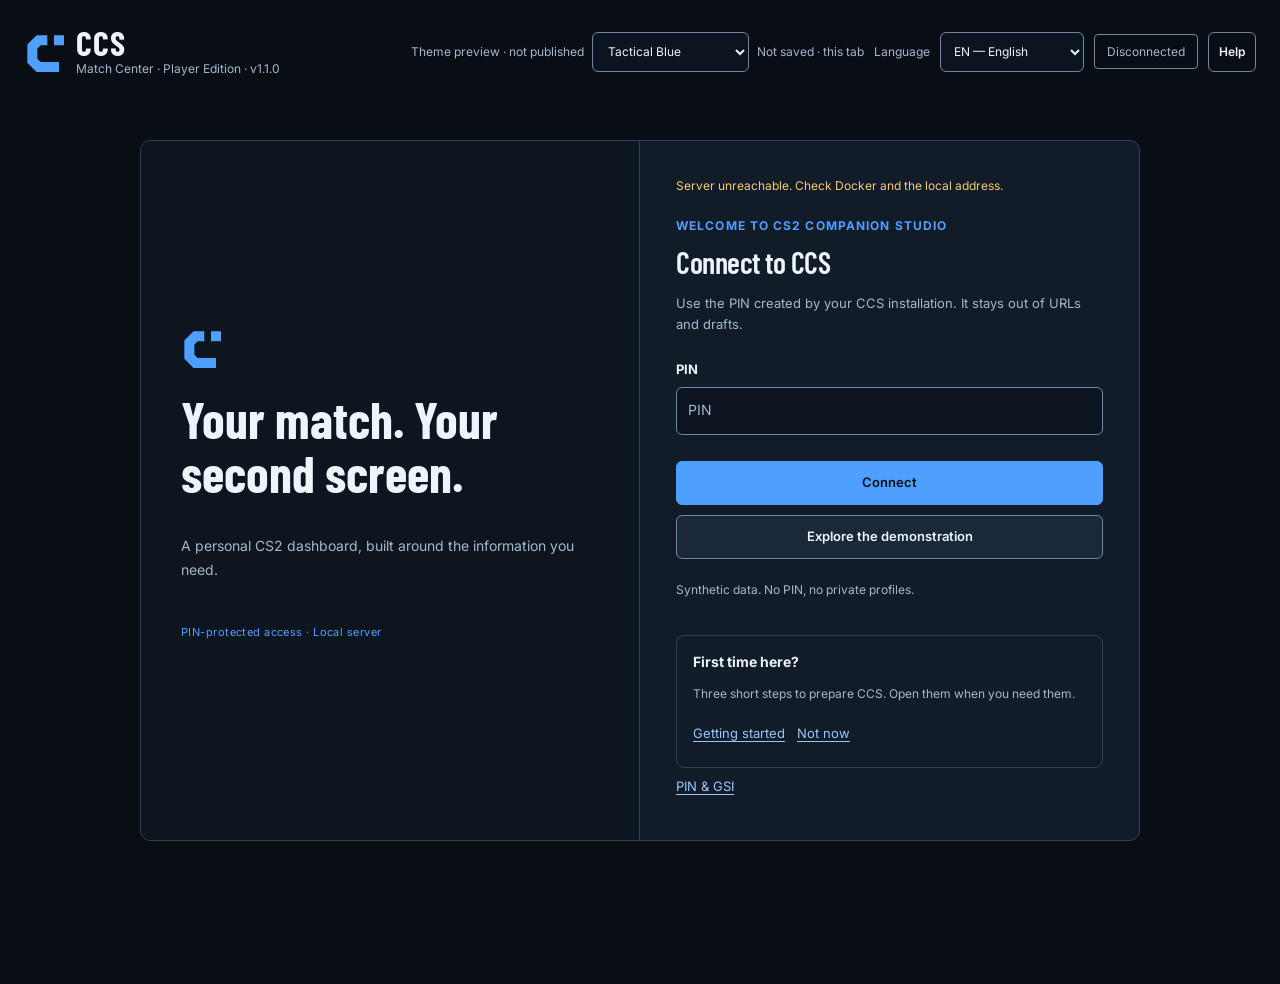
==== commit c68893d7: "chore(release): prepare version 1.1.0 [skip ci] Align server, frontend, installer, assets and releas" ====
--- a/static/index.html
+++ b/static/index.html
@@ -3,10 +3,10 @@
 <link rel="preload" href="/static/fonts/inter-400-700-latin.woff2" as="font" type="font/woff2" crossorigin>
 <link rel="preload" href="/static/fonts/barlow-condensed-700-latin.woff2" as="font" type="font/woff2" crossorigin>
 <link rel="icon" type="image/svg+xml" href="/static/branding/repere.svg">
-<link rel="stylesheet" href="/static/css/tokens.css?v=1.0.0">
-<link rel="stylesheet" href="/static/css/themes.css?v=1.0.0">
-<link rel="stylesheet" href="/static/css/styles.css?v=1.0.0"><link rel="stylesheet" href="/static/css/dashboard.css?v=1.0.0"><link rel="stylesheet" href="/static/css/widget-presentation.css?v=1.0.0"><link rel="stylesheet" href="/static/css/experience.css?v=1.0.0"><link rel="stylesheet" href="/static/css/customization-studio.css?app=p95"><link rel="stylesheet" href="/static/css/studio-density.css?app=p95"><link rel="stylesheet" href="/static/css/application.css?app=p95"></head>
-<body><a class="skip-link" href="#main-content" data-i18n="app.label.skipToMainContent">Skip to main content</a><main class="app" id="main-content"><header class="topbar"><a class="brand" href="#main-content" data-dashboard-home><div class="brandmark" aria-hidden="true"></div><div><div class="brand-name" aria-label="CS2 Companion Studio" translate="no">CCS</div><div class="sub" translate="no">Match Center · Player Edition · v1.0.0</div></div></a><div class="header-controls"><div class="theme-preview"><label for="theme-preview" data-i18n="app.label.themePreview">Theme preview</label><select id="theme-preview" class="select" aria-label="Theme preview" data-i18n-aria-label="app.label.themePreview" aria-describedby="theme-preview-hint"><option value="tactical-blue">Tactical Blue</option><option value="competitive-red">Competitive Red</option><option value="performance-green">Performance Green</option><option value="creator-purple">Creator Purple</option></select><span id="theme-preview-hint" class="tiny" data-i18n="app.label.notSavedThisTab">Not saved · this tab</span></div><label for="locale-select" class="language-label" data-i18n="app.label.language">Language</label><select id="locale-select" class="select language-select" aria-label="Language / Langue"><option value="EN" data-i18n="app.label.enEnglish">EN — English</option><option value="FR" data-i18n="app.label.frFrancais">FR — Français</option></select><span id="status" class="badge" role="status" aria-live="polite" aria-atomic="true" data-i18n="app.label.disconnected">Disconnected</span><button type="button" id="open-help" class="btn small ghost" aria-haspopup="dialog" data-i18n="studio.help">Help</button></div></header>
+<link rel="stylesheet" href="/static/css/tokens.css?v=1.1.0">
+<link rel="stylesheet" href="/static/css/themes.css?v=1.1.0">
+<link rel="stylesheet" href="/static/css/styles.css?v=1.1.0"><link rel="stylesheet" href="/static/css/dashboard.css?v=1.1.0"><link rel="stylesheet" href="/static/css/widget-presentation.css?v=1.1.0"><link rel="stylesheet" href="/static/css/experience.css?v=1.1.0"><link rel="stylesheet" href="/static/css/customization-studio.css?app=p95"><link rel="stylesheet" href="/static/css/studio-density.css?app=p95"><link rel="stylesheet" href="/static/css/application.css?app=p95"></head>
+<body><a class="skip-link" href="#main-content" data-i18n="app.label.skipToMainContent">Skip to main content</a><main class="app" id="main-content"><header class="topbar"><a class="brand" href="#main-content" data-dashboard-home><div class="brandmark" aria-hidden="true"></div><div><div class="brand-name" aria-label="CS2 Companion Studio" translate="no">CCS</div><div class="sub" translate="no">Match Center · Player Edition · v1.1.0</div></div></a><div class="header-controls"><div class="theme-preview"><label for="theme-preview" data-i18n="app.label.themePreview">Theme preview</label><select id="theme-preview" class="select" aria-label="Theme preview" data-i18n-aria-label="app.label.themePreview" aria-describedby="theme-preview-hint" data-theme-select></select><span id="theme-preview-hint" class="tiny" data-i18n="app.label.notSavedThisTab">Not saved · this tab</span></div><label for="locale-select" class="language-label" data-i18n="app.label.language">Language</label><select id="locale-select" class="select language-select" aria-label="Language / Langue"><option value="EN" data-i18n="app.label.enEnglish">EN — English</option><option value="FR" data-i18n="app.label.frFrancais">FR — Français</option></select><span id="status" class="badge" role="status" aria-live="polite" aria-atomic="true" data-i18n="app.label.disconnected">Disconnected</span><button type="button" id="open-help" class="btn small ghost" aria-haspopup="dialog" data-i18n="studio.help">Help</button></div></header>
 <section id="login" class="login" aria-labelledby="login-title"><div class="login-eyebrow" data-i18n="app.label.welcomeToCs2CompanionStudio">Welcome to CS2 Companion Studio</div><h1 id="login-title" data-i18n="app.label.signIn">Sign in</h1><p class="hint" id="pin-help" data-i18n="app.label.enterYourPinToViewLiveGame">Enter your PIN to view live game data.</p><label class="form-label" for="pin" data-i18n="app.label.pin">PIN</label><input class="input" id="pin" type="password" inputmode="numeric" autocomplete="off" placeholder="PIN" data-i18n-placeholder="app.label.pin" aria-describedby="pin-help loginerror" aria-invalid="false"><div class="login-actions"><button class="btn primary" id="connect" data-i18n="experience.connect">Connect</button><button class="btn" id="demo" data-i18n="app.label.viewDemo">View demo</button></div><p id="loginerror" class="error" role="alert"></p><div class="welcome-steps" aria-label="Pour commencer" data-i18n-aria-label="app.accessibility.pourCommencer"><div class="welcome-title" data-i18n="experience.first">First time here?</div><ol><li data-i18n="app.label.startCompanionWithDocker">Start Companion with Docker.</li><li data-i18n="app.label.addTheGsiFileToCs2And">Add the GSI file to CS2 and restart the game.</li><li data-i18n="app.label.signInHereOrExploreWithoutCs2">Sign in here, or explore without CS2 in demo mode.</li></ol><button type="button" id="help-from-login" class="text-link" data-i18n="app.label.connectionTips">Connection tips</button></div></section>
 <div id="view" class="hidden"><div class="session-banner" id="session-banner" role="status" aria-live="polite"><div class="session-marker" aria-hidden="true">●</div><div class="session-copy"><strong id="session-title" data-i18n="app.label.connectionStatus">Connection status</strong><span id="session-description" data-i18n="app.label.loadingData">Loading data…</span></div></div><div class="head-actions"><button class="btn small ghost" id="demoagain" data-i18n="app.label.demo">Demo</button></div>
 <section id="studio-app" hidden><header class="studio-header"><a class="studio-brand" href="#main-content" data-dashboard-home><span class="brand-mark" aria-hidden="true"></span><span><b>CCS</b><small>MATCH CENTER / PLAYER EDITION</small></span></a><nav aria-label="Workspace" data-i18n-aria-label="app.accessibility.workspace"><span aria-current="page">Customization Studio</span></nav><button id="studio-help" type="button" data-copy="help">Help</button><button id="studio-logout" type="button" data-i18n="experience.logout">Log out</button></header>
@@ -25,11 +25,11 @@
       <section class="studio-center" aria-labelledby="canvas-title"><div class="studio-canvas-toolbar"><div><h2 id="canvas-title" data-copy="canvas">Canvas</h2><span id="studio-grid-caption"></span></div><label><span data-copy="preview">Preview</span><button id="studio-open-preview" data-copy="openPreview">Open preview</button><select id="studio-preview-mode"><option value="edit" data-i18n="app.label.edit">Edit</option><option value="dashboard" data-i18n="navigation.dashboard">Dashboard</option></select></label></div><div class="studio-canvas-note"><span data-copy="synthetic">Synthetic data · not live GSI</span><span data-copy="localOnly">Local edits only</span></div><div class="studio-canvas-scroll"><div id="studio-board" class="studio-board"></div><div id="studio-empty" hidden><h3 data-copy="empty">Make room for your game.</h3><p data-copy="emptyHelp">Add a widget from the library to get started.</p></div></div><div class="studio-canvas-footer"><span id="studio-geometry-state" role="status"></span><span data-copy="gestureHelp">Snap to grid · Escape cancels · No neighbour is pushed</span></div></section>
       <aside class="studio-inspector" aria-labelledby="inspector-title"><div class="studio-panel-title"><h2 id="inspector-title" data-copy="properties">Properties</h2></div><div class="studio-inspector-tabs"><button id="studio-widget-tab" aria-pressed="true" data-copy="widget">Widget</button><button id="studio-profile-tab" aria-pressed="false" data-copy="profile">Profile</button></div>
         <div id="studio-widget-properties"><p id="studio-selection-label"></p><div id="studio-widget-fields"><label><span data-copy="title">Title</span><input id="studio-title" maxlength="36" autocomplete="off"></label><label><span data-copy="presentation">Widget presentation</span><select id="studio-variant"><option value="standard" data-i18n="studio.variant.standard">Standard</option><option value="compact" data-i18n="studio.variant.compact">Compact</option><option value="minimal" data-i18n="studio.variant.minimal">Minimal</option></select></label><p id="studio-minimum" class="studio-hint"></p><fieldset><legend data-copy="geometry">Dimensions & position · cells</legend><div class="studio-number-grid"><label>X<input id="studio-x" type="number" min="0" max="63"></label><label>Y<input id="studio-y" type="number" min="0" max="4095"></label><label><span data-copy="width">Width</span><input id="studio-width" type="number" min="1" max="64"></label><label><span data-copy="height">Height</span><input id="studio-height" type="number" min="1" max="4096"></label></div><div class="studio-nudge"><button data-nudge="-1,0" aria-label="Move left" data-i18n-aria-label="app.accessibility.moveLeft">←</button><button data-nudge="0,-1" aria-label="Move up" data-i18n-aria-label="app.accessibility.moveUp">↑</button><button data-nudge="0,1" aria-label="Move down" data-i18n-aria-label="app.accessibility.moveDown">↓</button><button data-nudge="1,0" aria-label="Move right" data-i18n-aria-label="app.accessibility.moveRight">→</button></div></fieldset><fieldset><legend data-copy="appearance">Appearance</legend><label><span data-copy="accent">Accent · empty means automatic</span><input id="studio-color" placeholder="#76BBFD" maxlength="7" spellcheck="false"></label><label><span data-copy="background">Background · automatic when empty</span><input id="studio-background" placeholder="#141820" maxlength="7" spellcheck="false"></label><label><span data-copy="opacity">Opacity</span><input id="studio-opacity" type="range" min="60" max="100" step="5"><output id="studio-opacity-value"></output></label><label><span data-copy="surface">Card surface</span><select id="studio-style"><option value="solid" data-i18n="app.label.solid">Solid</option><option value="glass" data-i18n="studio.surface.glass">Glass</option><option value="outline" data-i18n="studio.surface.outline">Outline</option></select></label></fieldset><div class="studio-widget-actions"><button id="studio-duplicate" data-copy="duplicate">Duplicate</button><button id="studio-remove" class="studio-danger" data-copy="remove">Remove…</button></div></div></div>
-        <div id="studio-profile-properties" hidden><label><span data-copy="profileName">Profile name</span><input id="studio-profile-name" maxlength="32" translate="no"></label><label><span data-copy="theme">Profile theme</span><select id="studio-theme"><option value="tactical-blue">Tactical Blue</option><option value="competitive-red">Competitive Red</option><option value="performance-green">Performance Green</option><option value="creator-purple">Creator Purple</option></select></label><label><span data-copy="density">Dashboard density</span><select id="studio-density"><option value="normal" data-i18n="application.normal">Normal</option><option value="compact" data-i18n="app.label.compactSpacing">Compact spacing</option></select></label><p class="studio-hint" data-copy="densityHelp">Spacing across the dashboard, independent of widget presentation and dimensions.</p><label><span data-copy="navigation">Navigation</span><select id="studio-navigation"><option value="full" data-i18n="app.label.full">Full</option><option value="compact" data-i18n="studio.variant.compact">Compact</option><option value="hidden" data-i18n="app.label.hidden">Hidden</option></select></label><label class="studio-check"><input id="studio-floating" type="checkbox"><span data-copy="floating">Floating navigation button</span></label><label class="studio-check"><input id="studio-connection" type="checkbox"><span data-copy="fullscreenStatus">Connection status in fullscreen</span></label><p class="studio-hint" data-copy="profileLocal">These settings belong to the draft until Save and apply.</p></div>
+        <div id="studio-profile-properties" hidden><label><span data-copy="profileName">Profile name</span><input id="studio-profile-name" maxlength="32" translate="no"></label><label><span data-copy="theme">Profile theme</span><select id="studio-theme" data-theme-select></select></label><label><span data-copy="density">Dashboard density</span><select id="studio-density"><option value="normal" data-i18n="application.normal">Normal</option><option value="compact" data-i18n="app.label.compactSpacing">Compact spacing</option></select></label><p class="studio-hint" data-copy="densityHelp">Spacing across the dashboard, independent of widget presentation and dimensions.</p><label><span data-copy="navigation">Navigation</span><select id="studio-navigation"><option value="full" data-i18n="app.label.full">Full</option><option value="compact" data-i18n="studio.variant.compact">Compact</option><option value="hidden" data-i18n="app.label.hidden">Hidden</option></select></label><label class="studio-check"><input id="studio-floating" type="checkbox"><span data-copy="floating">Floating navigation button</span></label><label class="studio-check"><input id="studio-connection" type="checkbox"><span data-copy="fullscreenStatus">Connection status in fullscreen</span></label><p class="studio-hint" data-copy="profileLocal">These settings belong to the draft until Save and apply.</p></div>
       </aside>
     </div>
   </section>
 <div id="board" class="board" aria-label="Widgets du dashboard" data-i18n-aria-label="app.accessibility.widgetsDuDashboard" aria-live="off"></div><div id="empty-board" class="empty-board hidden" data-i18n="app.label.yourDashboardIsEmptyOpenCustomizationStudio">Your dashboard is empty. Open Customization Studio to add widgets.</div>
 <div id="notice" class="notice hidden"></div><div class="foot-actions"><button id="logout" class="btn ghost small" data-i18n="experience.logout">Log out</button><button id="demo-stop" class="btn ghost small hidden" data-i18n="app.label.exitDemo">Exit demo</button></div><section class="diagnostics-footer"><div class="diagnostics-footer-controls"><button type="button" class="btn small ghost" id="diagnostics-toggle" aria-expanded="false" aria-controls="diagnostics-panel" data-i18n="app.label.diagnostics">Diagnostics</button><button type="button" class="btn small ghost hidden" id="download-support" data-i18n="app.label.downloadDiagnostics">Download diagnostics</button></div><section class="diagnostics hidden" id="diagnostics-panel" aria-label="Connection diagnostics" data-i18n-aria-label="app.label.connectionDiagnostics"><div class="diagnostics-heading"><h2 data-i18n="app.label.connectionDiagnostics">Connection diagnostics</h2><button type="button" class="btn small" id="diagnostics-refresh" data-i18n="app.label.refresh">Refresh</button></div><div class="diagnostics-grid"><div class="diagnostic-line"><span id="diag-http-icon" aria-hidden="true">○</span><div><strong data-i18n="app.label.companionServer">Companion server</strong><p id="diag-http" data-i18n="experience.unknown">Not checked</p></div></div><div class="diagnostic-line"><span id="diag-ws-icon" aria-hidden="true">○</span><div><strong data-i18n="app.label.liveConnection">Live connection</strong><p id="diag-ws" data-i18n="widgets.value.waiting">Waiting</p></div></div><div class="diagnostic-line"><span id="diag-gsi-icon" aria-hidden="true">○</span><div><strong data-i18n="app.label.cs2Gsi">CS2 / GSI</strong><p id="diag-gsi" data-i18n="widgets.value.waitingForData">Waiting for data</p></div></div></div><p class="diag-help" data-i18n="app.label.ifCs2IsNotDetectedCheckThe">If CS2 is not detected, check the GSI file in the game cfg folder and restart CS2. A FACEIT match is not needed for testing.</p></section></section><div class="infofoot" data-i18n="app.label.profilesStoredOnThisInstancePinProtected">Profiles stored on this instance · PIN-protected access · No CS2 injection</div></div></main><dialog id="help-dialog" class="help-dialog" aria-labelledby="help-title"><div class="help-shell"><div class="help-heading"><div><a class="help-eyebrow" href="#main-content" data-dashboard-home data-i18n="app.label.cs2CompanionStudio">CS2 COMPANION STUDIO</a><h2 id="help-title" data-i18n="app.label.gettingStarted">Getting started</h2></div><button type="button" id="help-close" class="btn small" aria-label="Close help" data-i18n-aria-label="app.accessibility.closeHelp">✕</button></div><div class="help-body"></div><div class="help-footer"><button type="button" id="help-done" class="btn primary" data-i18n="app.label.gotIt">Got it</button></div></div></dialog><div id="toast" class="toast hidden" role="status" aria-live="polite"></div>
-<script type="application/ccs-module" data-ccs-src="/static/js/theme-preview.js?v=1.0.0"></script><script defer src="/static/js/i18n.js?v=1.0.0"></script><script type="application/ccs-module" data-ccs-src="/static/js/widgets.js?v=1.0.0"></script><script type="application/ccs-module" data-ccs-src="/static/js/reconnect.js?v=1.0.0"></script><script type="application/ccs-module" data-ccs-src="/static/js/display-format.js?v=1.0.0"></script><script type="application/ccs-module" data-ccs-src="/static/js/widget-presentation.js?v=1.0.0"></script><script type="application/ccs-module" data-ccs-src="/static/js/widget-renderer.js?v=1.0.0"></script><script type="application/ccs-module" data-ccs-src="/static/js/dashboard-client.js?v=1.0.0"></script><script type="application/ccs-module" data-ccs-src="/static/js/experience-copy.js?v=1.0.0"></script><script type="application/ccs-module" data-ccs-src="/static/js/notifications.js?v=1.0.0"></script><script type="application/ccs-module" data-ccs-src="/static/js/experience.js?v=1.0.0"></script><script type="application/ccs-module" data-ccs-src="/static/js/dashboard-layout.js?v=1.0.0"></script><script type="application/ccs-module" data-ccs-src="/static/js/dashboard-grid.js?v=1.0.0"></script><script type="application/ccs-module" data-ccs-src="/static/js/dashboard-shell.js?v=1.0.0"></script>  <dialog id="studio-dialog" aria-labelledby="studio-dialog-title" aria-describedby="studio-dialog-message"><form method="dialog"><h2 id="studio-dialog-title"></h2><p id="studio-dialog-message"></p><div id="studio-dialog-actions"></div></form></dialog>
-<script type="application/ccs-module" data-ccs-src="/static/js/draft-schema.js?app=p95"></script><script type="application/ccs-module" data-ccs-src="/static/js/draft-contract.js?app=p95"></script><script type="application/ccs-module" data-ccs-src="/static/js/edit-history.js?app=p95"></script><script type="application/ccs-module" data-ccs-src="/static/js/draft-publications.js?app=p95"></script><script type="application/ccs-module" data-ccs-src="/static/js/draft-store.js?app=p95"></script><script type="application/ccs-module" data-ccs-src="/static/js/draft-session.js?app=p95"></script><script type="application/ccs-module" data-ccs-src="/static/js/profile-selection.js?app=p95"></script><script type="application/ccs-module" data-ccs-src="/static/js/published-profiles.js?app=p95"></script><script type="application/ccs-module" data-ccs-src="/static/js/profile-publication.js?app=p95"></script><script type="application/ccs-module" data-ccs-src="/static/js/studio-model.js?app=p95"></script><script type="application/ccs-module" data-ccs-src="/static/js/studio-data.js?app=p95"></script><script type="application/ccs-module" data-ccs-src="/static/js/studio-canvas.js?app=p95"></script><script type="application/ccs-module" data-ccs-src="/static/js/studio-workspace.js?app=p95"></script><script type="application/ccs-module" data-ccs-src="/static/js/studio-lifecycle.js?app=p95"></script><script type="application/ccs-module" data-ccs-src="/static/js/profile-transfer.js?app=p95"></script><script type="application/ccs-module" data-ccs-src="/static/js/demo-state.js?app=p95"></script><script type="application/ccs-module" data-ccs-src="/static/js/studio-preview.js?app=p95"></script><script type="application/ccs-module" data-ccs-src="/static/js/application.js?app=p95"></script></body></html>
+<script type="application/ccs-module" data-ccs-src="/static/js/draft-schema.js?app=p95"></script><script type="application/ccs-module" data-ccs-src="/static/js/theme-preview.js?v=1.1.0"></script><script defer src="/static/js/i18n.js?v=1.1.0"></script><script type="application/ccs-module" data-ccs-src="/static/js/widgets.js?v=1.1.0"></script><script type="application/ccs-module" data-ccs-src="/static/js/reconnect.js?v=1.1.0"></script><script type="application/ccs-module" data-ccs-src="/static/js/display-format.js?v=1.1.0"></script><script type="application/ccs-module" data-ccs-src="/static/js/widget-presentation.js?v=1.1.0"></script><script type="application/ccs-module" data-ccs-src="/static/js/widget-renderer.js?v=1.1.0"></script><script type="application/ccs-module" data-ccs-src="/static/js/dashboard-client.js?v=1.1.0"></script><script type="application/ccs-module" data-ccs-src="/static/js/experience-copy.js?v=1.1.0"></script><script type="application/ccs-module" data-ccs-src="/static/js/notifications.js?v=1.1.0"></script><script type="application/ccs-module" data-ccs-src="/static/js/experience.js?v=1.1.0"></script><script type="application/ccs-module" data-ccs-src="/static/js/dashboard-layout.js?v=1.1.0"></script><script type="application/ccs-module" data-ccs-src="/static/js/dashboard-grid.js?v=1.1.0"></script><script type="application/ccs-module" data-ccs-src="/static/js/dashboard-shell.js?v=1.1.0"></script>  <dialog id="studio-dialog" aria-labelledby="studio-dialog-title" aria-describedby="studio-dialog-message"><form method="dialog"><h2 id="studio-dialog-title"></h2><p id="studio-dialog-message"></p><div id="studio-dialog-actions"></div></form></dialog>
+<script type="application/ccs-module" data-ccs-src="/static/js/draft-contract.js?app=p95"></script><script type="application/ccs-module" data-ccs-src="/static/js/edit-history.js?app=p95"></script><script type="application/ccs-module" data-ccs-src="/static/js/draft-publications.js?app=p95"></script><script type="application/ccs-module" data-ccs-src="/static/js/draft-store.js?app=p95"></script><script type="application/ccs-module" data-ccs-src="/static/js/draft-session.js?app=p95"></script><script type="application/ccs-module" data-ccs-src="/static/js/profile-selection.js?app=p95"></script><script type="application/ccs-module" data-ccs-src="/static/js/published-profiles.js?app=p95"></script><script type="application/ccs-module" data-ccs-src="/static/js/profile-publication.js?app=p95"></script><script type="application/ccs-module" data-ccs-src="/static/js/studio-model.js?app=p95"></script><script type="application/ccs-module" data-ccs-src="/static/js/studio-data.js?app=p95"></script><script type="application/ccs-module" data-ccs-src="/static/js/studio-canvas.js?app=p95"></script><script type="application/ccs-module" data-ccs-src="/static/js/studio-workspace.js?app=p95"></script><script type="application/ccs-module" data-ccs-src="/static/js/studio-lifecycle.js?app=p95"></script><script type="application/ccs-module" data-ccs-src="/static/js/profile-transfer.js?app=p95"></script><script type="application/ccs-module" data-ccs-src="/static/js/demo-state.js?app=p95"></script><script type="application/ccs-module" data-ccs-src="/static/js/studio-preview.js?app=p95"></script><script type="application/ccs-module" data-ccs-src="/static/js/application.js?app=p95"></script></body></html>
--- a/static/css/themes.css
+++ b/static/css/themes.css
@@ -1,4 +1,4 @@
-/* Approved complete palettes. Tactical Blue is the non-persistent default. */
+/* Complete semantic palettes. Profile publication persists the selected theme. */
 :root,
 :root[data-theme="tactical-blue"] {
   --ccs-bg:#090E14;
@@ -76,3 +76,138 @@
   --ccs-focus:#E2D0FF;
 }
 
+
+:root[data-theme="midnight"] {
+  --ccs-bg:#05070D;
+  --ccs-nav:#090D16;
+  --ccs-surface:#101622;
+  --ccs-raised:#192236;
+  --ccs-input:#080E19;
+  --ccs-border:#2D3C55;
+  --ccs-control-border:#7186A8;
+  --ccs-text:#EDF1FC;
+  --ccs-muted:#A9B7CF;
+  --ccs-accent:#A4B9F1;
+  --ccs-hover:#C0CFF7;
+  --ccs-pressed:#8EA4DC;
+  --ccs-on-accent:#0B1429;
+  --ccs-tint:#222F49;
+  --ccs-ink:#C1D0FA;
+  --ccs-focus:#D2DDFC;
+}
+
+:root[data-theme="arctic-white"] {
+  --ccs-bg:#EEF2F7;
+  --ccs-nav:#E5EBF3;
+  --ccs-surface:#FFFFFF;
+  --ccs-raised:#E2E9F2;
+  --ccs-input:#F7F9FC;
+  --ccs-border:#728298;
+  --ccs-control-border:#60728B;
+  --ccs-text:#182536;
+  --ccs-muted:#4B5E73;
+  --ccs-accent:#155BB5;
+  --ccs-hover:#104B98;
+  --ccs-pressed:#0C3C7C;
+  --ccs-on-accent:#FFFFFF;
+  --ccs-tint:#DCE9FA;
+  --ccs-ink:#164B86;
+  --ccs-focus:#174EA6;
+  color-scheme:light;
+  --success:#12613C;
+  --success-bg:#E1F3E8;
+  --error:#A61E36;
+  --error-bg:#FCE7EB;
+  --warning:#755000;
+  --warning-bg:#FFF1CC;
+  --info:#164E91;
+  --info-bg:#E2EDFB;
+  --team-ct:#215BA1;
+  --team-t:#7D5200;
+  --timer-warning:#755000;
+  --timer-urgent:#9B4200;
+  --timer-danger:#A61E36;
+  --shadow-menu:0 8px 24px #18253620;
+  --shadow-dialog:0 20px 64px #18253635;
+  --dialog-backdrop:#18253666;
+}
+
+:root[data-theme="neon-pink"] {
+  --ccs-bg:#120B15;
+  --ccs-nav:#1B1120;
+  --ccs-surface:#231729;
+  --ccs-raised:#312039;
+  --ccs-input:#150E1B;
+  --ccs-border:#4E365B;
+  --ccs-control-border:#A17EA9;
+  --ccs-text:#FCF0FA;
+  --ccs-muted:#CEB1CD;
+  --ccs-accent:#F58BCB;
+  --ccs-hover:#FFA8DC;
+  --ccs-pressed:#E572B8;
+  --ccs-on-accent:#280E20;
+  --ccs-tint:#48263E;
+  --ccs-ink:#FFB3E1;
+  --ccs-focus:#FFD0EC;
+}
+
+:root[data-theme="crimson"] {
+  --ccs-bg:#140B0E;
+  --ccs-nav:#201116;
+  --ccs-surface:#2B171D;
+  --ccs-raised:#3B2028;
+  --ccs-input:#1B0F14;
+  --ccs-border:#57323D;
+  --ccs-control-border:#B1818B;
+  --ccs-text:#FFF0F2;
+  --ccs-muted:#D1AEB6;
+  --ccs-accent:#F36A7C;
+  --ccs-hover:#FF8C9A;
+  --ccs-pressed:#E8566D;
+  --ccs-on-accent:#240810;
+  --ccs-tint:#451C29;
+  --ccs-ink:#FFADB9;
+  --ccs-focus:#FFC5CE;
+}
+
+:root[data-theme="solar-orange"] {
+  --ccs-bg:#130F0A;
+  --ccs-nav:#1D1710;
+  --ccs-surface:#271E14;
+  --ccs-raised:#352A1D;
+  --ccs-input:#19130D;
+  --ccs-border:#53432F;
+  --ccs-control-border:#A28B6F;
+  --ccs-text:#FFF5E8;
+  --ccs-muted:#C7B5A3;
+  --ccs-accent:#F6A24B;
+  --ccs-hover:#FFBE78;
+  --ccs-pressed:#DE8D35;
+  --ccs-on-accent:#241405;
+  --ccs-tint:#48311B;
+  --ccs-ink:#FFC68A;
+  --ccs-focus:#FFDAAF;
+}
+
+:root[data-theme="monochrome"] {
+  --ccs-bg:#0B0B0B;
+  --ccs-nav:#111111;
+  --ccs-surface:#1B1B1B;
+  --ccs-raised:#292929;
+  --ccs-input:#141414;
+  --ccs-border:#414141;
+  --ccs-control-border:#8A8A8A;
+  --ccs-text:#F4F4F4;
+  --ccs-muted:#B8B8B8;
+  --ccs-accent:#D4D4D4;
+  --ccs-hover:#EEEEEE;
+  --ccs-pressed:#B8B8B8;
+  --ccs-on-accent:#111111;
+  --ccs-tint:#343434;
+  --ccs-ink:#E2E2E2;
+  --ccs-focus:#FFFFFF;
+  --info:#D4D4D4;
+  --info-bg:#292929;
+  --team-ct:#E2E2E2;
+  --team-t:#B8B8B8;
+}
--- a/static/css/customization-studio.css
+++ b/static/css/customization-studio.css
@@ -1,7 +1,7 @@
 /* Isolated target Studio, sharing the existing design tokens and widget renderer. */
 .studio-page { margin:0; background:var(--ccs-bg); font-family:var(--font-ui); color:var(--ccs-text); }
 .studio-page [hidden] { display:none !important; }
-.studio-page button,.studio-page input,.studio-page select { font:inherit; font-size:12px; border:1px solid var(--ccs-border); border-radius:var(--radius-control); background:var(--ccs-input); color:var(--ccs-text); min-height:36px; padding:8px 10px; }
+.studio-page button,.studio-page input,.studio-page select { font:inherit; font-size:12px; border:1px solid var(--ccs-control-border); border-radius:var(--radius-control); background:var(--ccs-input); color:var(--ccs-text); min-height:36px; padding:8px 10px; }
 .studio-page button { cursor:pointer; font-weight:600; }
 .studio-page button:hover { background:var(--ccs-tint); border-color:var(--ccs-accent); }
 .studio-page button:disabled { cursor:not-allowed; opacity:.45; }
@@ -93,10 +93,10 @@
 .studio-panel-tabs { display:none; }
 .studio-login { max-width:420px; margin:80px auto; padding:24px; border:1px solid var(--ccs-border); background:var(--ccs-surface); border-radius:8px; }
 .studio-login label { display:flex; flex-direction:column; gap:8px; margin:24px 0 12px; }
-.studio-page dialog { max-width:520px; width:calc(100% - 32px); background:var(--ccs-raised); color:var(--ccs-text); padding:24px; border:1px solid var(--ccs-border); border-radius:10px; }
-.studio-page dialog::backdrop { background:var(--dialog-backdrop); }
-.studio-page dialog h2 { font:600 26px var(--font-brand); margin:0 0 12px; }
-.studio-page dialog p { font-size:13px; line-height:1.7; color:var(--ccs-muted); }
+:is(.studio-page dialog,dialog.studio-page) { margin:auto; max-width:520px; width:calc(100% - 32px); background:var(--ccs-raised); color:var(--ccs-text); padding:24px; border:1px solid var(--ccs-border); border-radius:10px; }
+:is(.studio-page dialog,dialog.studio-page)::backdrop { background:var(--dialog-backdrop); }
+:is(.studio-page dialog,dialog.studio-page) h2 { font:600 26px var(--font-brand); margin:0 0 12px; }
+:is(.studio-page dialog,dialog.studio-page) p { font-size:13px; line-height:1.7; color:var(--ccs-muted); }
 #studio-dialog-actions { display:flex; flex-wrap:wrap; gap:8px; margin-top:24px; justify-content:flex-end; }
 .studio-page .sr-only { position:absolute; width:1px; height:1px; padding:0; overflow:hidden; clip-path:inset(50%); white-space:nowrap; }
 #studio-empty { text-align:center; padding:80px 20px; color:var(--ccs-muted); }
@@ -116,7 +116,7 @@
 @media(max-width:700px) { .studio-profile-label { flex:1 1 calc(100% - 100px); min-width:0; } .studio-history { flex:0 0 84px; } #studio-leave,#studio-publish { flex:1 1 calc(50% - 4px); min-width:0; } .studio-save-status { order:4; } }
 
 .studio-profile-actions { position:relative; font-size:11px; }
-.studio-profile-actions summary { padding:9px; border:1px solid var(--ccs-border); border-radius:6px; cursor:pointer; }
+.studio-profile-actions summary { padding:9px; border:1px solid var(--ccs-control-border); border-radius:6px; cursor:pointer; }
 .studio-profile-actions>div { position:absolute; z-index:20; top:100%; margin-top:6px; min-width:230px; padding:8px; background:var(--ccs-raised); border:1px solid var(--ccs-border); border-radius:6px; display:grid; gap:6px; box-shadow:var(--shadow-menu); }
 .studio-recovery-actions { display:flex; gap:8px; padding-inline:24px; }
 .studio-recovery-actions:has(button:not([hidden])) { padding-block:10px; }
@@ -127,3 +127,11 @@
 
 .studio-board:not([data-layout-mode="desktop"]) .studio-edit-tools { display:none; }
 @media(pointer:coarse) { .studio-edit-tools button { min-height:44px; width:44px; } .studio-board .widget-top { padding-right:82px; } }
+
+/* Keep native and disabled controls legible on the light palette. */
+.studio-page input::placeholder { color:var(--ccs-muted); opacity:1; }
+:root[data-theme="arctic-white"] .studio-page button:disabled { opacity:1; color:var(--ccs-muted); background:var(--ccs-raised); border-color:var(--ccs-control-border); }
+
+/* Primary actions keep their contrasting foreground through pointer states. */
+.studio-page .primary:hover { background:var(--ccs-hover); border-color:var(--ccs-hover); }
+.studio-page .primary:active { background:var(--ccs-pressed); border-color:var(--ccs-pressed); }
